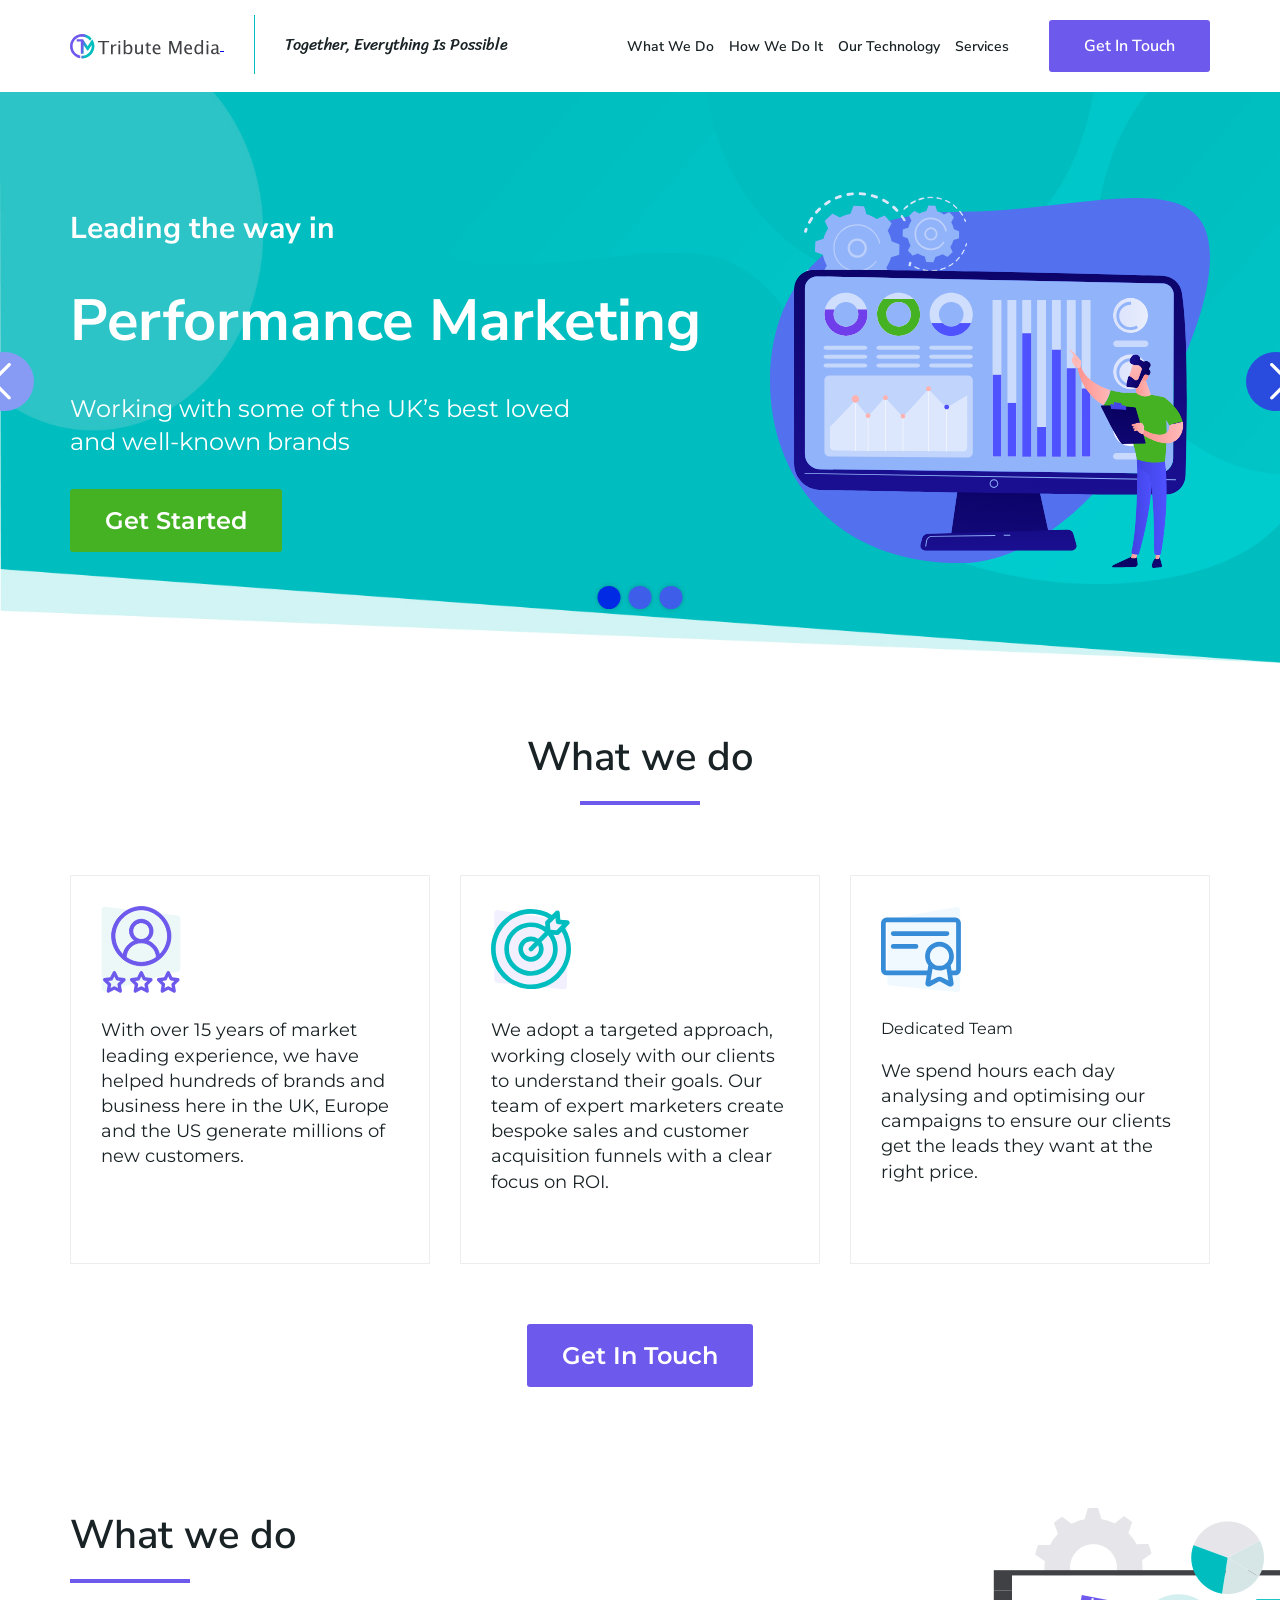
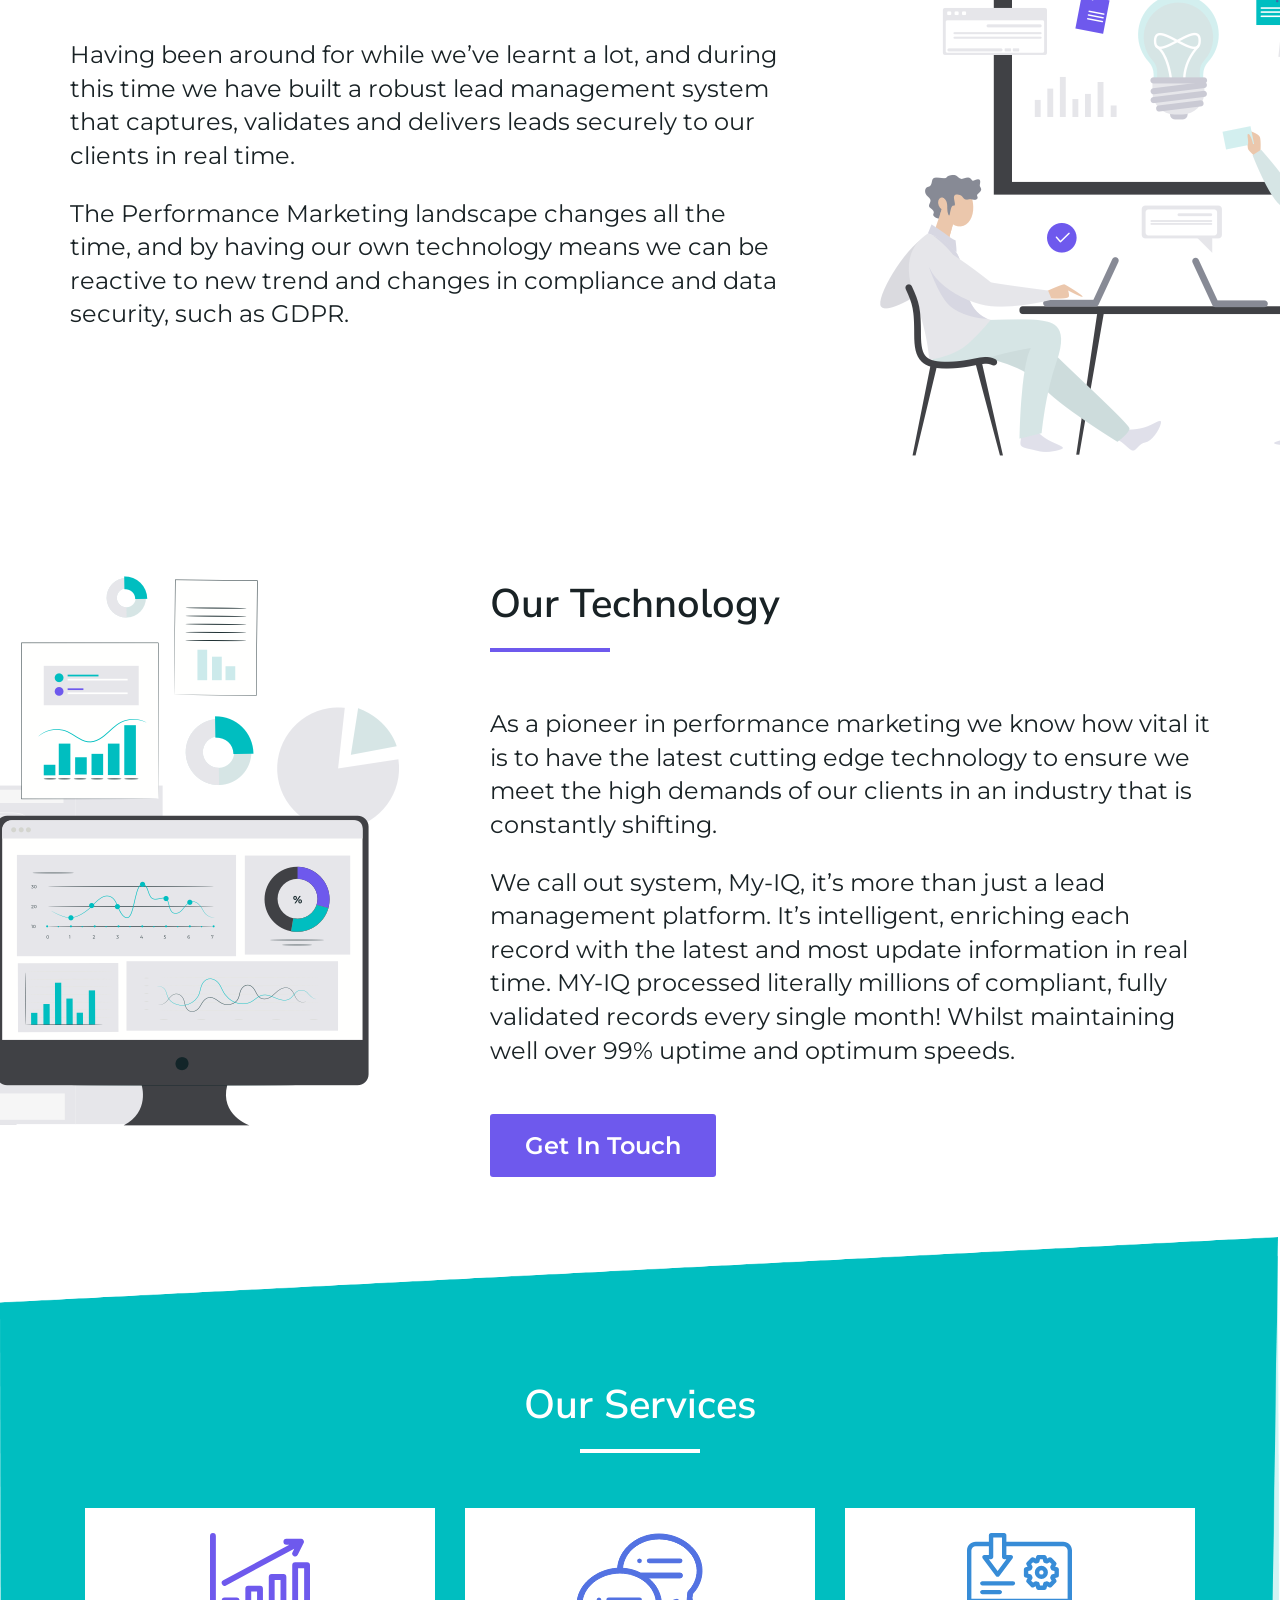
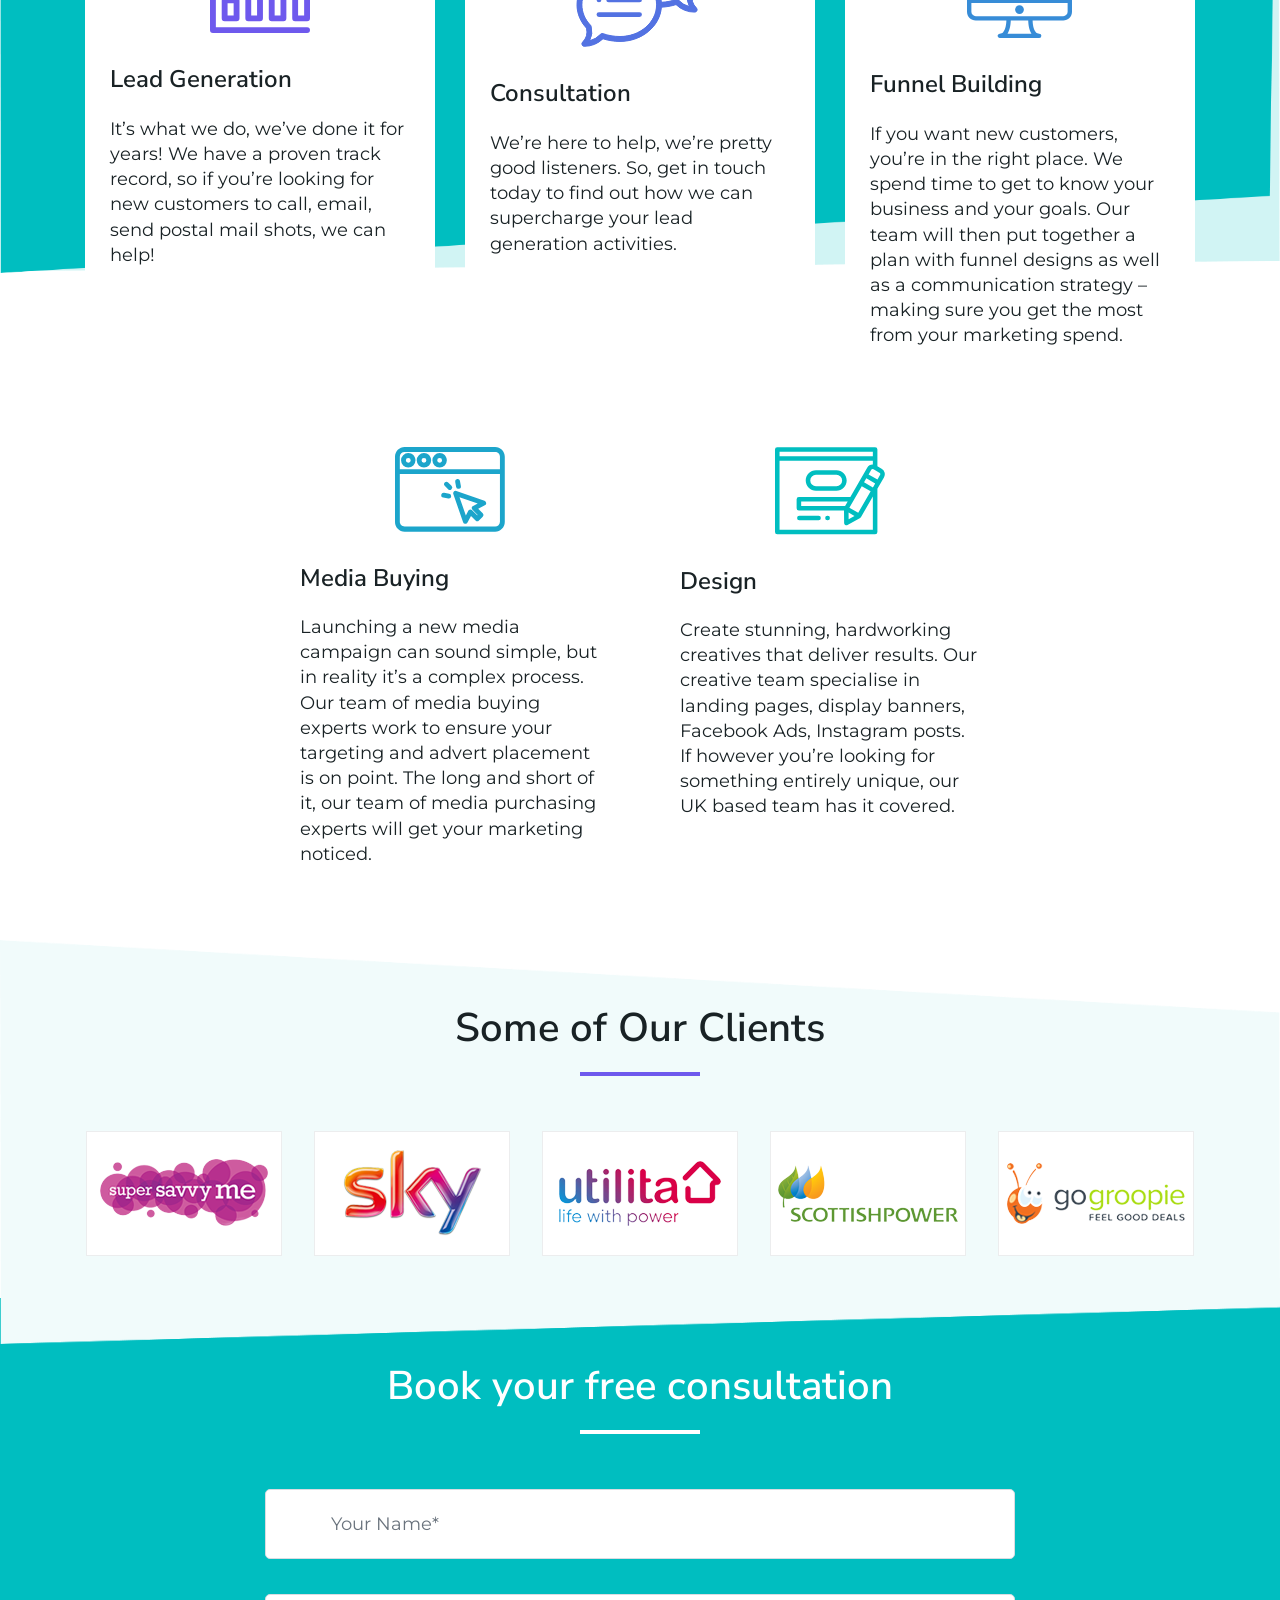
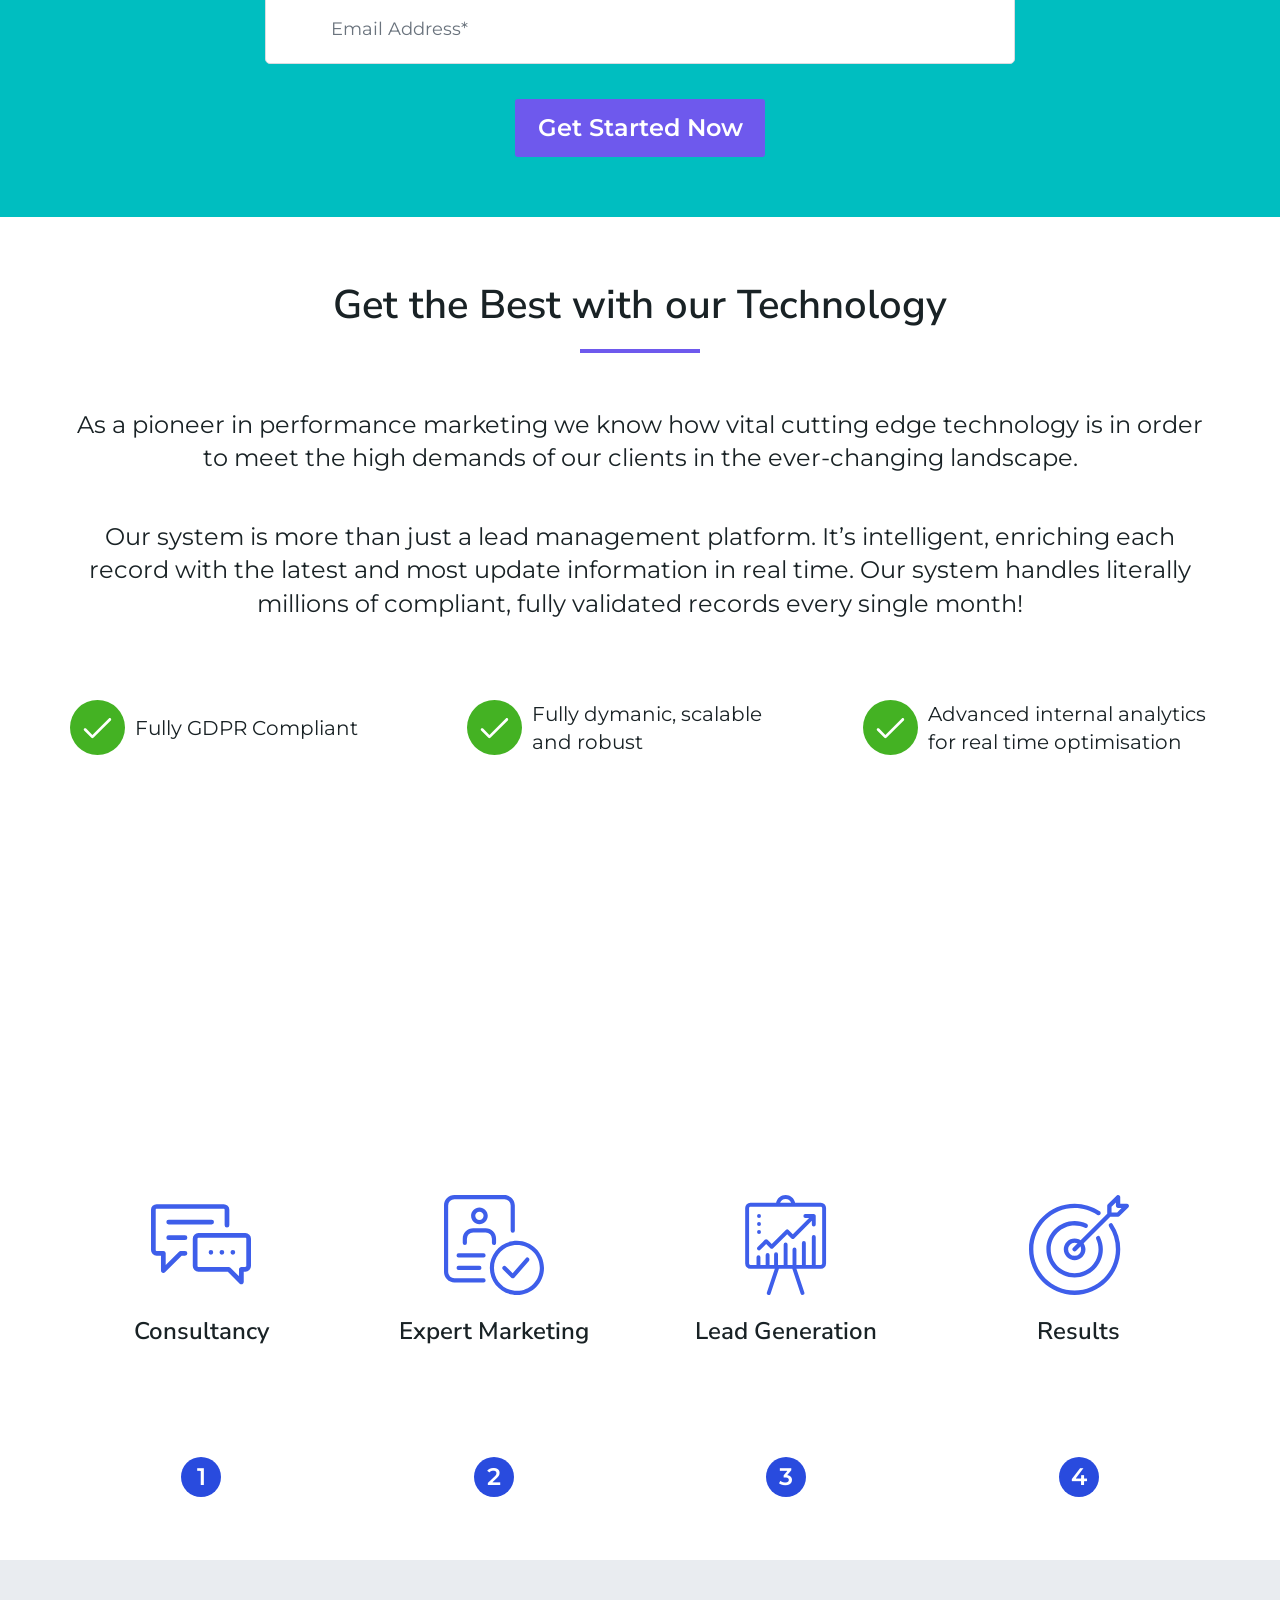
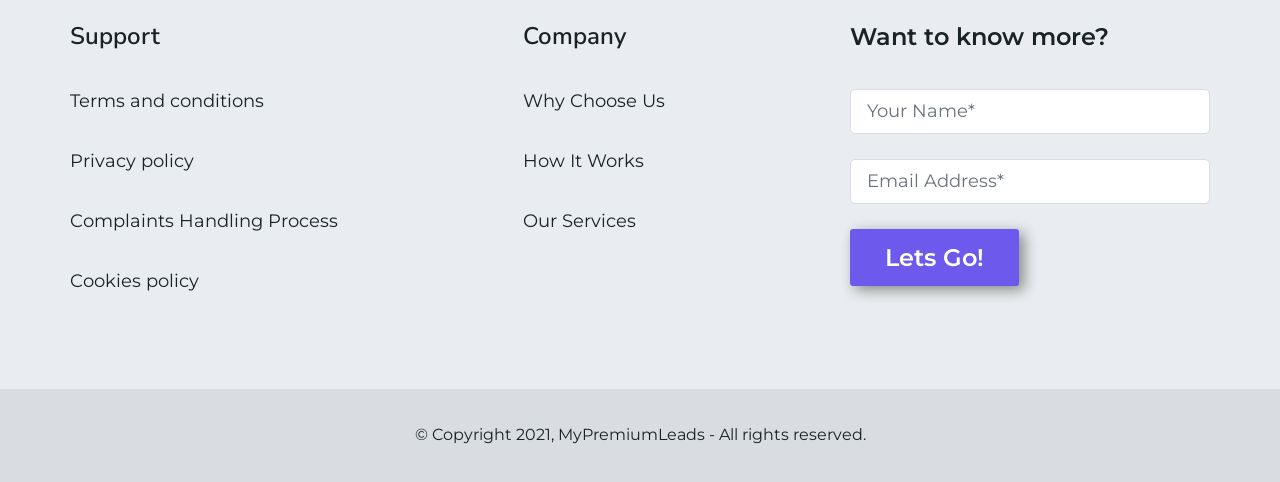
==== index.html @ 3882973e "first commit" ====
<!doctype html>
<html class="no-js" lang="">

<head>
  <meta charset="utf-8">
  <title>Tribute</title>
  <meta name="description" content="">
  <meta name="viewport" content="width=device-width, initial-scale=1">
  <link rel="preconnect" href="https://fonts.googleapis.com">
  <link href="https://fonts.googleapis.com/css2?family=Nunito+Sans:ital,wght@0,700;1,400&display=swap" rel="stylesheet">
  <link rel="preconnect" href="https://fonts.gstatic.com" crossorigin>
  <link href="https://fonts.googleapis.com/css2?family=Montserrat:wght@400;700&display=swap" rel="stylesheet">
  <meta property="og:title" content="">
  <meta property="og:type" content="">
  <meta property="og:url" content="">
  <meta property="og:image" content="">

  <link rel="manifest" href="site.webmanifest">
  <link rel="apple-touch-icon" href="icon.png">
  <!-- Place favicon.ico in the root directory -->
  
  <link rel="stylesheet" href="css/normalize.css">
  <link rel="stylesheet" href="css/slick.css">
  <link rel="stylesheet" href="css/animate.min.css">
  <link rel="stylesheet" href="css/main.css">

  <meta name="theme-color" content="#3c5ae4">
</head>

<body >
  <div class="wrapper">
    <header class="header">
      
      <div class="container">
        <div class="logo">
          <a href="/">
            <svg viewBox="0 0 400 66" xmlns="http://www.w3.org/2000/svg">

              <defs>
                  <linearGradient x1="50%" y1="41.1348806%" x2="68.2242044%" y2="43.6435127%" id="linearGradient-1">
                      <stop stop-color="#6E59ED" offset="0%"></stop>
                      <stop stop-color="#00BEC0" offset="100%"></stop>
                  </linearGradient>
              </defs>
              <g id="Page-1" stroke="none" stroke-width="1" fill="none" fill-rule="evenodd">
                  <g id="logoFINAL" transform="translate(-59.000000, -180.000000)">
                      <g id="logo_color" transform="translate(59.000000, 180.000000)">
                          <g id="text" transform="translate(73.924051, 15.189873)" fill="#404145">
                              <path d="M12.8876582,38.4810127 L12.8876582,7.0806962 L0.42721519,7.0806962 L0.42721519,3.35443038 L30.3322785,3.35443038 L30.3322785,7.0806962 L17.8718354,7.0806962 L17.8718354,38.4810127 L12.8876582,38.4810127 Z M35.4113924,38.4810127 L35.4113924,12.7056962 L40.0870253,12.7056962 L40.0870253,17.5474684 C41.9383004,13.9398554 44.6281469,12.1360759 48.1566456,12.1360759 C48.6313315,12.1360759 49.1297442,12.1756325 49.6518987,12.2547468 L49.6518987,16.6218354 C48.8449327,16.3528468 48.1329145,16.2183544 47.5158228,16.2183544 C44.5569472,16.2183544 42.0807062,17.974666 40.0870253,21.4873418 L40.0870253,38.4810127 L35.4113924,38.4810127 Z M55.3006329,38.4810127 L55.3006329,12.7056962 L59.9762658,12.7056962 L59.9762658,38.4810127 L55.3006329,38.4810127 Z M55.3006329,8.03006329 L55.3006329,3.35443038 L59.9762658,3.35443038 L59.9762658,8.03006329 L55.3006329,8.03006329 Z M69.3512658,38.7658228 L69.3512658,1.00474684 L74.0268987,1.00474684 L74.0268987,17.5474684 C75.9414653,13.9398554 78.813272,12.1360759 82.6424051,12.1360759 C85.7436864,12.1360759 88.1843265,13.2673937 89.9643987,15.5300633 C91.7444709,17.7927328 92.6344937,20.8860563 92.6344937,24.8101266 C92.6344937,29.0822998 91.6258012,32.5276768 89.6083861,35.1463608 C87.5909709,37.7650447 84.9367253,39.0743671 81.6455696,39.0743671 C78.5917569,39.0743671 76.0522253,37.9034927 74.0268987,35.5617089 L73.4572785,38.7658228 L69.3512658,38.7658228 Z M74.0268987,32.3338608 C76.4319741,34.4857703 78.7262549,35.5617089 80.9098101,35.5617089 C85.4035035,35.5617089 87.6503165,32.1361102 87.6503165,25.2848101 C87.6503165,19.2404761 85.6566655,16.2183544 81.6693038,16.2183544 C79.0585313,16.2183544 76.5110884,17.6344795 74.0268987,20.4667722 L74.0268987,32.3338608 Z M116.060127,38.4810127 L116.060127,33.6392405 C113.575937,37.2626763 110.561727,39.0743671 107.017405,39.0743671 C104.770558,39.0743671 102.982602,38.3663045 101.653481,36.9501582 C100.32436,35.5340119 99.6598101,33.6234297 99.6598101,31.2183544 L99.6598101,12.7056962 L104.335443,12.7056962 L104.335443,29.6993671 C104.335443,31.6297565 104.616295,33.0023693 105.178006,33.8172468 C105.739718,34.6321243 106.677209,35.039557 107.990506,35.039557 C110.838622,35.039557 113.528468,33.1645757 116.060127,29.414557 L116.060127,12.7056962 L120.735759,12.7056962 L120.735759,38.4810127 L116.060127,38.4810127 Z M137.848101,39.0743671 C135.474672,39.0743671 133.623424,38.3939941 132.294304,37.0332278 C130.965183,35.6724616 130.300633,33.7816577 130.300633,31.3607595 L130.300633,16.2183544 L127.072785,16.2183544 L127.072785,12.7056962 L130.300633,12.7056962 L130.300633,8.03006329 L134.976266,7.57911392 L134.976266,12.7056962 L141.716772,12.7056962 L141.716772,16.2183544 L134.976266,16.2183544 L134.976266,30.5063291 C134.976266,33.8765991 136.431947,35.5617089 139.343354,35.5617089 C139.960446,35.5617089 140.712021,35.4588618 141.598101,35.2531646 L141.598101,38.4810127 C140.158221,38.8765843 138.908233,39.0743671 137.848101,39.0743671 Z M167.183544,37.6503165 C164.050617,38.5996883 161.368682,39.0743671 159.137658,39.0743671 C155.340171,39.0743671 152.242892,37.8125126 149.845728,35.2887658 C147.448564,32.765019 146.25,29.493691 146.25,25.4746835 C146.25,21.5664362 147.30616,18.3623543 149.418513,15.8623418 C151.530865,13.3623293 154.232578,12.1123418 157.523734,12.1123418 C160.640838,12.1123418 163.049833,13.2199256 164.750791,15.4351266 C166.451749,17.6503275 167.302215,20.7990302 167.302215,24.8813291 L167.278481,26.3291139 L151.02057,26.3291139 C151.700953,32.4525623 154.699341,35.5142405 160.015823,35.5142405 C161.962035,35.5142405 164.351252,34.9920938 167.183544,33.9477848 L167.183544,37.6503165 Z M151.234177,22.8164557 L162.602848,22.8164557 C162.602848,18.0221279 160.814891,15.625 157.238924,15.625 C153.647134,15.625 151.645572,18.0221279 151.234177,22.8164557 Z M190.609177,38.4810127 L190.609177,3.35443038 L197.515823,3.35443038 L207.246835,30.5300633 L217.262658,3.35443038 L223.433544,3.35443038 L223.433544,38.4810127 L218.781646,38.4810127 L218.781646,9.90506329 L209.098101,36.1313291 L204.280063,36.1313291 L194.881329,9.83386076 L194.881329,38.4810127 L190.609177,38.4810127 Z M251.511076,37.6503165 C248.378149,38.5996883 245.696214,39.0743671 243.46519,39.0743671 C239.667703,39.0743671 236.570423,37.8125126 234.173259,35.2887658 C231.776096,32.765019 230.577532,29.493691 230.577532,25.4746835 C230.577532,21.5664362 231.633692,18.3623543 233.746044,15.8623418 C235.858397,13.3623293 238.56011,12.1123418 241.851266,12.1123418 C244.96837,12.1123418 247.377365,13.2199256 249.078323,15.4351266 C250.779281,17.6503275 251.629747,20.7990302 251.629747,24.8813291 L251.606013,26.3291139 L235.348101,26.3291139 C236.028484,32.4525623 239.026872,35.5142405 244.343354,35.5142405 C246.289567,35.5142405 248.678783,34.9920938 251.511076,33.9477848 L251.511076,37.6503165 Z M235.561709,22.8164557 L246.93038,22.8164557 C246.93038,18.0221279 245.142423,15.625 241.566456,15.625 C237.974666,15.625 235.973103,18.0221279 235.561709,22.8164557 Z M276.242089,38.4810127 L276.242089,33.6392405 C274.343345,37.2626763 271.47945,39.0743671 267.650316,39.0743671 C264.549035,39.0743671 262.108395,37.9430493 260.328323,35.6803797 C258.548251,33.4177102 257.658228,30.3243867 257.658228,26.4003165 C257.658228,22.1123203 258.66692,18.6629877 260.684335,16.0522152 C262.701751,13.4414426 265.355996,12.1360759 268.647152,12.1360759 C271.700965,12.1360759 274.232585,13.3069503 276.242089,15.6487342 L276.242089,1.00474684 L280.941456,1.00474684 L280.941456,38.4810127 L276.242089,38.4810127 Z M276.242089,18.8528481 C273.82119,16.7167615 271.52691,15.6487342 269.359177,15.6487342 C264.881307,15.6487342 262.642405,19.0743328 262.642405,25.9256329 C262.642405,31.9541441 264.636056,34.9683544 268.623418,34.9683544 C271.218367,34.9683544 273.757899,33.5522294 276.242089,30.7199367 L276.242089,18.8528481 Z M290.292722,38.4810127 L290.292722,12.7056962 L294.968354,12.7056962 L294.968354,38.4810127 L290.292722,38.4810127 Z M290.292722,8.03006329 L290.292722,3.35443038 L294.968354,3.35443038 L294.968354,8.03006329 L290.292722,8.03006329 Z M317.634494,35.2056962 C314.833847,37.784823 312.136089,39.0743671 309.541139,39.0743671 C307.405053,39.0743671 305.632918,38.4058611 304.224684,37.0688291 C302.816449,35.7317971 302.112342,34.0427317 302.112342,32.0015823 C302.112342,29.1851125 303.295083,27.0213683 305.660601,25.5102848 C308.026119,23.9992013 311.416117,23.2436709 315.830696,23.2436709 L316.946203,23.2436709 L316.946203,20.1344937 C316.946203,17.1439724 315.411408,15.6487342 312.341772,15.6487342 C309.873405,15.6487342 307.207293,16.4082203 304.343354,17.9272152 L304.343354,14.0585443 C307.492104,12.7768923 310.443024,12.1360759 313.196203,12.1360759 C316.075964,12.1360759 318.200151,12.7848036 319.568829,14.0822785 C320.937507,15.3797533 321.621835,17.3971382 321.621835,20.1344937 L321.621835,31.8117089 C321.621835,34.4857729 322.444612,35.8227848 324.09019,35.8227848 C324.295887,35.8227848 324.596517,35.7911396 324.992089,35.7278481 L325.324367,38.3148734 C324.264235,38.8212051 323.093361,39.0743671 321.811709,39.0743671 C319.628154,39.0743671 318.235762,37.784823 317.634494,35.2056962 Z M316.946203,32.6661392 L316.946203,25.9968354 L315.379747,25.9493671 C312.816443,25.9493671 310.743679,26.4359129 309.161392,27.409019 C307.579106,28.3821251 306.787975,29.6598022 306.787975,31.2420886 C306.787975,32.3655119 307.18354,33.3148695 307.974684,34.0901899 C308.765827,34.8655102 309.731007,35.2531646 310.870253,35.2531646 C312.816465,35.2531646 314.841762,34.3908314 316.946203,32.6661392 Z" id="Tribute-Media"></path>
                          </g>
                          <g id="icon" fill="url(#linearGradient-1)">
                              <path d="M28.8254371,19.8840134 L17.8596477,19.8840134 L17.8596477,13.808064 L34.5811667,13.808064 C35.1334515,13.808064 35.5811667,14.2557792 35.5811667,14.808064 L35.5811667,15.2418445 L35.6086759,15.2418445 L47.0433872,32.3693799 L54.7831635,20.7756894 L59.4574559,14.1421116 L60.4748466,15.8370656 C63.5080022,20.9002485 65.0863841,26.6427061 65.0863841,32.5433822 C65.0863841,41.059228 61.7128305,49.1605107 55.7682259,55.2401335 C49.0667587,62.0931635 39.7904371,65.6774215 30.2214493,65.0032813 L30.2214493,57.9209106 L30.8278903,57.9610357 C31.3983897,57.9986887 31.9707909,58.018466 32.5433822,58.018466 C39.8094538,58.018466 46.5698726,54.7493138 51.3639699,49.3388869 C56.1656739,43.920473 58.5960017,36.7445404 57.8353357,29.6159592 L48.1824845,43.7751858 L46.001465,43.7751858 L45.5850003,43.164371 C42.5345396,38.678914 39.4842691,34.193647 36.4339985,29.7079998 C36.4339985,37.3171317 36.4339985,44.9266439 36.4339985,52.535966 L28.8254371,52.535966 L28.8254371,19.8840134 Z M53.3340948,17.8176496 C48.5476041,11.0714933 40.8344512,7.0677279 32.5433822,7.0677279 C31.9707909,7.0677279 31.3983897,7.08693471 30.8278903,7.12477785 C29.6222347,7.20426744 28.4222841,7.37028279 27.2394485,7.62035173 C15.4814542,10.1086803 7.0665869,20.5317058 7.0665869,32.5433822 C7.0665869,44.5548684 15.4833559,54.9763726 27.2394485,57.4658422 L27.3326301,57.4854293 L27.3326301,64.6697293 L27.100627,64.6303648 C11.4632362,61.9916146 -3.55271368e-15,48.4004153 -3.55271368e-15,32.5433822 C-3.55271368e-15,14.594898 14.5610484,7.10542736e-15 32.5433822,7.10542736e-15 C42.2873232,7.10542736e-15 51.4134132,4.32685823 57.5938242,11.7733978 L53.3340948,17.8176496 Z" id="Combined-Shape"></path>
                          </g>
                      </g>
                  </g>
              </g>
          </svg> 
          </a>
          <span class="slogan">Together, Everything Is Possible</span>
        </div>

        <nav class="wrap-nav">
          <ul class="navigation-list">
                               
            <li><a href="scroll-one" class="link js-scroll">What We Do</a></li>
            <li><a href="scroll-second" class="link js-scroll">How We Do It</a></li>
            <li><a href="scroll-third" class="link js-scroll">Our Technology</a></li>
            <li><a href="scroll-forfth" class="link js-scroll">Services</a></li>
          </ul>
          <a href="scroll-form" class="button js-scroll">Get In Touch</a>
        </nav>

        <button class="mobile-switcher">
          <div class="line-1"></div>
          <div class="line-2"></div>
          <div class="line-3"></div>
        </button>
      </div>
      
      
    </header>
    <main>

      <div class="widget banner">
        <div class="container">
          
          <div class="slider-banner">
            <div class="item">
              <div class="text-blc">
                <h3 class="sub-title">Leading the way in</h3>
                <h1 class="title">Performance Marketing</h1>
                <p class="text">Working with some of the UK’s best loved <br> and well-known brands</p>
                <a href="scroll-form" class="button green js-scroll">Get Started</a>
              </div>
              <div class="img-blc">
                <img src="img/image_1.svg" alt="">
              </div>
            </div>
            <div class="item">
              <div class="text-blc">
                <h3 class="sub-title">Lead Generation</h3>
                <h1 class="title">One Step Ahead</h1>
                <p class="text">Delivering solutions for your business with <br> high-quality data leads</p>
                <a href="scroll-form" class="button green js-scroll">Get Started</a>
              </div>
              <div class="img-blc">
                <img src="img/image_2.svg" alt="">
              </div>
            </div>
            <div class="item">
              <div class="text-blc">
                <h3 class="sub-title">Regulatory Ease</h3>
                <h1 class="title">GDPR Experts</h1>
                <p class="text">Our highly trained team ensure we maintain <br> exceptionally high standards</p>
                <a href="scroll-form" class="button green js-scroll">Get Started</a>
              </div>
              <div class="img-blc">
                <img src="img/image_3.svg" alt="">
              </div>
            </div>
          </div>

        </div>
      </div>

      <div class="widget choose" data-scroll="scroll-one">
        <div class="container">
          <h2 class="widget_title wow animate__fadeIn">What we do</h2>
         
          <div class="list">
            <div class="list--item wow animate__fadeInLeft" data-wow-delay="0.3s">
              <div class="list--item_icon">
              <svg viewBox="0 0 105 116" xmlns="http://www.w3.org/2000/svg"><g fill="none" fill-rule="evenodd"><path d="M4.477 1.053l97 11.64A4 4 0 01105 16.665v66.888a4 4 0 01-2.957 3.861l-97 26.19A4 4 0 010 109.743V5.025a4 4 0 014.477-3.972z" fill="#ECF8F8"/><g fill="#6E59ED" fill-rule="nonzero"><path d="M52.876.6C31.81.6 13.333 19.078 13.333 40.143c0 21.011 18.378 39.543 39.543 39.543 21.362 0 39.543-18.742 39.543-39.543C92.419 19.078 73.94.6 52.876.6zm0 74.592c-7.052 0-14.18-2.424-20.195-6.843.519-10.702 9.347-19.22 20.195-19.22 10.843 0 19.676 8.514 20.195 19.22-6.015 4.42-13.144 6.843-20.195 6.843zm-11.234-41.79c0-6.194 5.04-11.233 11.234-11.233s11.234 5.04 11.234 11.234-5.04 11.233-11.234 11.233-11.234-5.04-11.234-11.233zm35.54 31.443c-1.575-8.593-7.593-15.525-15.334-18.537 4.08-2.844 6.755-7.567 6.755-12.905 0-8.672-7.055-15.728-15.727-15.728s-15.727 7.056-15.727 15.728c0 5.338 2.676 10.061 6.755 12.905-7.729 3.007-13.757 9.93-15.333 18.537-6.79-6.685-10.744-15.653-10.744-24.702 0-18.671 16.378-35.05 35.049-35.05s35.05 16.379 35.05 35.05c0 9.05-3.956 18.017-10.745 24.702z"/><path d="M52.876.6C31.81.6 13.333 19.078 13.333 40.143c0 21.011 18.378 39.543 39.543 39.543 21.362 0 39.543-18.742 39.543-39.543C92.419 19.078 73.94.6 52.876.6zm0 74.592c-7.052 0-14.18-2.424-20.195-6.843.519-10.702 9.347-19.22 20.195-19.22 10.843 0 19.676 8.514 20.195 19.22-6.015 4.42-13.144 6.843-20.195 6.843zm-11.234-41.79c0-6.194 5.04-11.233 11.234-11.233s11.234 5.04 11.234 11.234-5.04 11.233-11.234 11.233-11.234-5.04-11.234-11.233zm35.54 31.443c-1.575-8.593-7.593-15.525-15.334-18.537 4.08-2.844 6.755-7.567 6.755-12.905 0-8.672-7.055-15.728-15.727-15.728s-15.727 7.056-15.727 15.728c0 5.338 2.676 10.061 6.755 12.905-7.729 3.007-13.757 9.93-15.333 18.537-6.79-6.685-10.744-15.653-10.744-24.702 0-18.671 16.378-35.05 35.049-35.05s35.05 16.379 35.05 35.05c0 9.05-3.956 18.017-10.745 24.702z" stroke="#6E59ED"/><path d="M67.833 97.621a2.247 2.247 0 00-1.814-1.529l-7.69-1.117-3.438-6.969a2.247 2.247 0 00-4.03 0l-3.439 6.969-7.69 1.117a2.246 2.246 0 00-1.245 3.833l5.564 5.423-1.314 7.659a2.246 2.246 0 003.26 2.369l6.879-3.616 6.879 3.616a2.247 2.247 0 003.26-2.37l-1.315-7.658 5.564-5.424c.613-.596.833-1.49.569-2.303zm-10.115 5.334a2.246 2.246 0 00-.646 1.989l.744 4.336-3.894-2.047a2.245 2.245 0 00-2.091 0l-3.895 2.047.745-4.336a2.246 2.246 0 00-.646-1.989l-3.15-3.07 4.353-.633a2.247 2.247 0 001.692-1.23l1.946-3.944 1.946 3.945c.327.663.96 1.122 1.692 1.229l4.354.632-3.15 3.071zM31.885 97.621a2.247 2.247 0 00-1.814-1.529l-7.69-1.117-3.438-6.969a2.247 2.247 0 00-4.03 0l-3.438 6.969-7.69 1.117a2.246 2.246 0 00-1.245 3.833l5.564 5.423-1.315 7.659a2.246 2.246 0 003.26 2.369l6.879-3.616 6.879 3.616a2.247 2.247 0 003.26-2.37l-1.315-7.658 5.564-5.424c.613-.596.833-1.49.569-2.303zm-10.115 5.334a2.246 2.246 0 00-.646 1.989l.744 4.336-3.894-2.047a2.245 2.245 0 00-2.091 0l-3.895 2.047.745-4.336a2.246 2.246 0 00-.646-1.989l-3.15-3.07 4.353-.633a2.247 2.247 0 001.692-1.23l1.946-3.944 1.946 3.945c.327.663.96 1.122 1.692 1.229l4.354.632-3.15 3.071zM103.78 97.621a2.247 2.247 0 00-1.813-1.529l-7.69-1.117-3.438-6.969a2.247 2.247 0 00-4.03 0l-3.439 6.969-7.69 1.117a2.246 2.246 0 00-1.245 3.833L80 105.348l-1.314 7.659a2.246 2.246 0 003.26 2.369l6.879-3.616 6.879 3.616a2.247 2.247 0 003.26-2.37l-1.315-7.658 5.564-5.424c.613-.596.833-1.49.569-2.303zm-10.114 5.334a2.246 2.246 0 00-.646 1.989l.744 4.336-3.894-2.047a2.245 2.245 0 00-2.091 0l-3.895 2.047.745-4.336a2.246 2.246 0 00-.646-1.989l-3.15-3.07 4.353-.633a2.247 2.247 0 001.692-1.23l1.946-3.944 1.946 3.945c.327.663.96 1.122 1.692 1.229l4.354.632-3.15 3.071z"/></g></g></svg>  
              </div>

              <p class="list--item_text">With over 15 years of market leading experience, we have helped hundreds of brands and business here in the UK, Europe and the US generate millions of new customers.
              </p>
            </div>

            <div class="list--item wow animate__fadeInLeft" data-wow-delay="0.6s">
              <div class="list--item_icon">
              <svg viewBox="0 0 100 101" xmlns="http://www.w3.org/2000/svg"><g fill="none" fill-rule="evenodd"><path d="M8.632 1.295l83 13.28A4 4 0 0195 18.525v77.709a4 4 0 01-4.398 3.98l-83-8.3A4 4 0 014 87.934V5.244a4 4 0 014.632-3.95z" fill="#F2F0FF"/><path d="M92.659 23.914l4.85-4.85a2.931 2.931 0 00-1.826-4.99l-8.997-.76-.76-8.997a2.929 2.929 0 00-4.99-1.825l-4.85 4.849C68.243 2.532 59.276 0 50 0 36.645 0 24.088 5.201 14.645 14.645 5.2 24.088 0 36.645 0 50c0 13.355 5.201 25.912 14.645 35.355C24.088 94.8 36.645 100 50 100c13.355 0 25.912-5.201 35.355-14.645C94.8 75.912 100 63.355 100 50c0-9.276-2.532-18.243-7.341-26.086zm-11.604-7.642a2.93 2.93 0 002.673 2.673l5.177.437-7.007 7.007-7.642-.645-.645-7.642 7.007-7.007.437 5.177zM59.96 50c0 5.492-4.469 9.96-9.961 9.96s-9.96-4.468-9.96-9.96c0-5.492 4.468-9.96 9.96-9.96 1.682 0 3.267.42 4.658 1.159l-6.73 6.73a2.929 2.929 0 104.143 4.142l6.73-6.729A9.894 9.894 0 0159.961 50zm-1.045-13.06A15.733 15.733 0 0050 34.18c-8.723 0-15.82 7.097-15.82 15.82 0 8.723 7.097 15.82 15.82 15.82 8.723 0 15.82-7.097 15.82-15.82 0-3.305-1.02-6.376-2.76-8.916l8.365-8.365A27.408 27.408 0 0177.539 50c0 15.185-12.354 27.54-27.539 27.54-15.185 0-27.54-12.355-27.54-27.54 0-15.185 12.355-27.54 27.54-27.54 6.54 0 12.553 2.294 17.281 6.115l-8.365 8.365zm22.296 44.272C72.875 89.549 61.79 94.14 50 94.14s-22.875-4.592-31.212-12.93C10.451 72.876 5.86 61.792 5.86 50c0-11.79 4.592-22.875 12.93-31.212C27.124 10.451 38.208 5.86 50 5.86c7.713 0 15.185 1.982 21.81 5.758l-3.303 3.304a2.93 2.93 0 00-.849 2.318l.395 4.674A33.197 33.197 0 0050 16.602c-18.416 0-33.398 14.982-33.398 33.398 0 18.416 14.982 33.398 33.398 33.398 18.416 0 33.398-14.982 33.398-33.398a33.197 33.197 0 00-5.311-18.053l4.674.395c.083.006.165.01.247.01l.042-.003c.039 0 .077-.003.116-.005.063-.004.127-.008.19-.015l.116-.018a3.003 3.003 0 00.59-.158c.057-.023.113-.047.17-.074.035-.016.071-.032.107-.05a3.18 3.18 0 00.166-.093l.097-.058c.058-.038.114-.08.17-.121l.078-.058c.079-.064.156-.132.23-.206l3.303-3.304C92.16 34.815 94.141 42.287 94.141 50c0 11.79-4.592 22.875-12.93 31.212z" fill="#00BEC0" fill-rule="nonzero"/></g></svg>  
              </div>
              <p class="list--item_text">We adopt a targeted approach, working closely with our clients to understand their goals. Our team of expert marketers create bespoke sales and customer acquisition funnels with a clear focus on ROI.

              </p>
            </div>

            <div class="list--item wow animate__fadeInLeft" data-wow-delay="0.9s">
              <div class="list--item_icon">
                <svg viewBox="0 0 100 108" xmlns="http://www.w3.org/2000/svg"><g fill="none" fill-rule="evenodd"><path d="M11.289 15.96l83-14.995A4 4 0 0199 4.9v98.333a4 4 0 01-4.398 3.98l-83-8.3A4 4 0 018 94.934V19.896a4 4 0 013.289-3.937z" fill="#F0F9FF"/><g fill="#378CD7" fill-rule="nonzero"><path d="M92.942 14.032H6.917A6.925 6.925 0 000 20.949v58.363a6.925 6.925 0 006.917 6.917h50.162l-1.514 9.237c-.285 1.739.29 3.314 1.539 4.213 1.248.898 2.923.947 4.482.125l10.823-5.696c.302-.155 1.134-.155 1.436 0l10.822 5.696c.74.39 1.507.584 2.242.584.813 0 1.586-.238 2.241-.71 1.248-.899 1.824-2.474 1.539-4.213l-1.514-9.237h3.767a6.925 6.925 0 006.917-6.917V20.95a6.925 6.925 0 00-6.917-6.917zm-19.815 60.34c-6.647 0-12.055-5.408-12.055-12.055 0-6.647 5.408-12.055 12.055-12.055 6.647 0 12.055 5.408 12.055 12.055 0 6.647-5.408 12.056-12.055 12.056zm3.48 14.49c-2.017-1.062-4.944-1.062-6.96 0l-7.651 4.027 2.432-14.838a17.87 17.87 0 008.7 2.25c3.153 0 6.118-.818 8.698-2.25l.948 5.785.005.029 1.48 9.024-7.653-4.028zm17.323-9.55c0 .535-.453.988-.988.988h-4.74l-1.082-6.604-.017-.077a17.895 17.895 0 004.008-11.302c0-9.916-8.067-17.984-17.984-17.984-9.916 0-17.984 8.068-17.984 17.984 0 4.279 1.504 8.21 4.008 11.302-.005.025-.012.05-.016.076l-1.084 6.61c-.033-.001-.065-.005-.098-.005H6.917c-.536 0-.988-.453-.988-.988V20.949c0-.536.452-.988.988-.988h86.025c.535 0 .988.452.988.988v58.363z"/><path d="M82.458 31.092H15.264a2.964 2.964 0 100 5.929h67.194a2.964 2.964 0 100-5.929zM43.723 47.166H15.264a2.964 2.964 0 100 5.93h28.459a2.964 2.964 0 100-5.93z"/></g></g></svg>  
              </div>
              <div class="list--item_title">Dedicated Team</div>
              <p class="list--item_text">We spend hours each day analysing and optimising our campaigns to ensure our clients get the leads they want at the right price.</p>
            </div>
          </div>

          <div class="wrap-cta wow animate__fadeIn" data-wow-delay="1.1s">
            <a href="scroll-form" class="button js-scroll">Get In Touch</a>
          </div>

        </div>
      </div>

      <div class="widget text-img">
        <div class="container">
          
          

          <div class="text">
            <h2 class="widget_title wow animate__fadeIn">What we do</h2>
            <p>Having been around for while we’ve learnt a lot, and during this time we have built a robust lead management system that captures, validates and delivers leads securely to our clients in real time.</p>
            <p>The Performance Marketing landscape changes all the time, and by having our own technology means we can be reactive to new trend and changes in compliance and data security, such as GDPR. </p>
          </div>
          <div class="img">
            <img src="img/experts.png" alt="">
          </div>
         

        </div>
      </div>
      <div class="widget text-img reverse">
        <div class="container">
          
          <div class="text">
            <h2 class="widget_title wow animate__fadeIn">Our Technology</h2>
            <p>As a pioneer in performance marketing we know how vital it is to have the latest cutting edge technology to ensure we meet the high demands of our clients in an industry that is constantly shifting.</p>
            <p>We call out system, My-IQ, it’s more than just a lead management platform. It’s intelligent, enriching each record with the latest and most update information in real time. MY-IQ processed literally millions of compliant, fully validated records every single month! Whilst maintaining well over 99% uptime and optimum speeds.</p>

            <br>
            <a href="scroll-form" class="button js-scroll">Get In Touch</a>
          </div>
          <div class="img">
            <img src="img/technology.png" alt="">
          </div>
         

        </div>
      </div>
      <div class="widget services" data-scroll="scroll-third">
        <div class="container">
          <h2 class="widget_title white">Our Services</h2>
        </div>

          <div class="services-slider">

            <div class="services-slider-item">
              <div class="services-slider-item_icon">
                <svg width="100" height="100" xmlns="http://www.w3.org/2000/svg"><g fill="#6E59ED" fill-rule="nonzero"><path d="M97.07 94.14H5.86V2.93a2.93 2.93 0 00-5.86 0v94.14A2.93 2.93 0 002.93 100h94.14a2.93 2.93 0 000-5.86z"/><path d="M14.648 64.453a2.93 2.93 0 00-2.93 2.93v17.969a2.93 2.93 0 002.93 2.93h11.915a2.93 2.93 0 002.93-2.93v-17.97a2.93 2.93 0 00-2.93-2.929H14.648zm8.985 17.969h-6.055v-12.11h6.055v12.11zM38.281 52.734a2.93 2.93 0 00-2.93 2.93v29.688a2.93 2.93 0 002.93 2.93H50a2.93 2.93 0 002.93-2.93V55.664a2.93 2.93 0 00-2.93-2.93H38.281zm8.79 29.688h-5.86V58.594h5.86v23.828zM61.719 41.016a2.93 2.93 0 00-2.93 2.93v41.406a2.93 2.93 0 002.93 2.93h11.718a2.93 2.93 0 002.93-2.93V43.945a2.93 2.93 0 00-2.93-2.93H61.72zm8.789 41.406h-5.86V46.875h5.86v35.547zM97.07 29.297H85.156a2.93 2.93 0 00-2.93 2.93v53.125a2.93 2.93 0 002.93 2.93H97.07a2.93 2.93 0 002.93-2.93V32.227a2.93 2.93 0 00-2.93-2.93zm-2.93 53.125h-6.054V35.156h6.055v47.266zM83.846 23.128a2.93 2.93 0 003.93-1.31l5.86-11.719a2.93 2.93 0 00-2.62-4.24H76.367a2.93 2.93 0 000 5.86h3.002L13.262 47.224a2.93 2.93 0 102.773 5.162l68.23-36.645-1.73 3.457a2.93 2.93 0 001.311 3.93z"/></g></svg>
              </div>
              <div class="services-slider-item_title">Lead Generation</div>
              <p class="services-slider-item_text">It’s what we do, we’ve done it for years! We have a proven track record, so if you’re looking for new customers to call, email, send postal mail shots, we can help!
              </p>
            </div>

            <div class="services-slider-item">
              <div class="services-slider-item_icon">
                <svg width="127" height="114" xmlns="http://www.w3.org/2000/svg"><g fill="#5372E2" fill-rule="nonzero"><path d="M63.5 25.414a2.442 2.442 0 000 4.883 2.442 2.442 0 000-4.883zM22.973 69.36a2.442 2.442 0 000-4.883 2.442 2.442 0 000 4.882z"/><path d="M83.031 1c-21.98 0-40.019 15.154-41.414 34.242C20.685 36.292 1 51.385 1 71.8c0 8.531 3.376 16.798 9.521 23.348a14.848 14.848 0 01-3.923 13.988 2.442 2.442 0 001.726 4.168 26.93 26.93 0 0018.659-7.542c4.857 1.656 11.194 2.659 16.986 2.659 21.976 0 40.014-15.15 41.413-34.234 5.112-.227 10.428-1.171 14.635-2.605a26.93 26.93 0 0018.659 7.542 2.441 2.441 0 001.726-4.168 14.848 14.848 0 01-3.923-13.988C122.624 54.419 126 46.153 126 37.62 126 16.41 104.799 1 83.031 1zM43.97 103.54c-5.762 0-12.328-1.132-16.727-2.882a2.442 2.442 0 00-2.704.62 22.029 22.029 0 01-10.957 6.502A19.744 19.744 0 0015.07 93.25a2.436 2.436 0 00-.597-1.032c-5.54-5.705-8.59-12.956-8.59-20.416 0-17.205 17.44-31.739 38.086-31.739 19.495 0 36.62 13.557 36.62 31.739 0 17.5-16.427 31.738-36.62 31.738zm68.558-45.503c-.28.29-.486.645-.597 1.032a19.744 19.744 0 001.49 14.531 22.022 22.022 0 01-10.958-6.502 2.443 2.443 0 00-2.704-.62c-3.812 1.517-9.25 2.567-14.384 2.82-.713-9.232-5.318-17.91-13.192-24.353h31.845a2.441 2.441 0 100-4.883H64.682c-5.542-2.82-11.765-4.466-18.17-4.81 1.403-16.398 17.246-29.37 36.52-29.37 20.644 0 38.085 14.535 38.085 31.74 0 7.46-3.05 14.71-8.59 20.415z"/><path d="M83.031 1c-21.98 0-40.019 15.154-41.414 34.242C20.685 36.292 1 51.385 1 71.8c0 8.531 3.376 16.798 9.521 23.348a14.848 14.848 0 01-3.923 13.988 2.442 2.442 0 001.726 4.168 26.93 26.93 0 0018.659-7.542c4.857 1.656 11.194 2.659 16.986 2.659 21.976 0 40.014-15.15 41.413-34.234 5.112-.227 10.428-1.171 14.635-2.605a26.93 26.93 0 0018.659 7.542 2.441 2.441 0 001.726-4.168 14.848 14.848 0 01-3.923-13.988C122.624 54.419 126 46.153 126 37.62 126 16.41 104.799 1 83.031 1zM43.97 103.54c-5.762 0-12.328-1.132-16.727-2.882a2.442 2.442 0 00-2.704.62 22.029 22.029 0 01-10.957 6.502A19.744 19.744 0 0015.07 93.25a2.436 2.436 0 00-.597-1.032c-5.54-5.705-8.59-12.956-8.59-20.416 0-17.205 17.44-31.739 38.086-31.739 19.495 0 36.62 13.557 36.62 31.739 0 17.5-16.427 31.738-36.62 31.738zm68.558-45.503c-.28.29-.486.645-.597 1.032a19.744 19.744 0 001.49 14.531 22.022 22.022 0 01-10.958-6.502 2.443 2.443 0 00-2.704-.62c-3.812 1.517-9.25 2.567-14.384 2.82-.713-9.232-5.318-17.91-13.192-24.353h31.845a2.441 2.441 0 100-4.883H64.682c-5.542-2.82-11.765-4.466-18.17-4.81 1.403-16.398 17.246-29.37 36.52-29.37 20.644 0 38.085 14.535 38.085 31.74 0 7.46-3.05 14.71-8.59 20.415z" stroke="#5372E2"/><path d="M63.5 64.477H32.738a2.441 2.441 0 100 4.882H63.5a2.441 2.441 0 100-4.882zM63.5 79.125H22.973a2.441 2.441 0 100 4.883H63.5a2.441 2.441 0 100-4.883zM104.027 25.414H73.266a2.441 2.441 0 100 4.883h30.761a2.441 2.441 0 100-4.883z"/></g></svg>
              </div>
              <div class="services-slider-item_title">Consultation</div>
              <p class="services-slider-item_text">We’re here to help, we’re pretty good listeners. So, get in touch today to find out how we can supercharge your lead generation activities.</p>
            </div>

            <div class="services-slider-item">
              <div class="services-slider-item_icon">
               <svg width="105" height="105" xmlns="http://www.w3.org/2000/svg"><g fill="#378CD7" fill-rule="nonzero"><path d="M96.25 8.75H39.375V2.188C39.375.978 38.397 0 37.187 0H24.062c-1.209 0-2.187.978-2.187 2.188V8.75H8.75C3.924 8.75 0 12.674 0 17.5v61.25c0 4.826 3.924 8.75 8.75 8.75h30.63c-.093 3.497-.764 9.086-3.258 11.71-.917.966-1.97 1.415-3.31 1.415-1.208 0-2.187.978-2.187 2.188 0 1.209.979 2.187 2.188 2.187h39.375a2.186 2.186 0 100-4.375c-1.34 0-2.393-.449-3.31-1.414-2.494-2.625-3.164-8.214-3.259-11.71H96.25c4.826 0 8.75-3.925 8.75-8.751V17.5c0-4.826-3.924-8.75-8.75-8.75zm-72.188 17.5c1.21 0 2.188-.978 2.188-2.188V4.375H35v19.687c0 1.21.978 2.188 2.188 2.188h2.187l-8.75 11.666-8.75-11.666h2.187zm16.488 74.375c2.642-4.05 3.153-9.882 3.219-13.125H61.23c.066 3.243.577 9.075 3.219 13.125h-23.9zm60.075-21.875a4.38 4.38 0 01-4.375 4.375H8.75a4.38 4.38 0 01-4.375-4.375V70h96.25v8.75zm0-13.125H4.375V17.5a4.38 4.38 0 014.375-4.375h13.125v8.75H17.5a2.188 2.188 0 00-1.75 3.5l13.125 17.5a2.186 2.186 0 003.5 0l13.124-17.5a2.187 2.187 0 00-1.75-3.5h-4.374v-8.75H96.25a4.38 4.38 0 014.375 4.375v48.125z"/><circle cx="52.5" cy="76.562" r="4.375"/><path d="M90.217 34.19l-2.072-.519 1.098-1.835a2.185 2.185 0 00-.329-2.67l-4.33-4.33a2.185 2.185 0 00-2.67-.33l-1.835 1.099-.52-2.072a2.185 2.185 0 00-2.12-1.658h-6.127c-1.004 0-1.88.684-2.122 1.658l-.519 2.072-1.835-1.098a2.192 2.192 0 00-2.67.329l-4.33 4.33a2.185 2.185 0 00-.33 2.67l1.099 1.835-2.072.52a2.185 2.185 0 00-1.658 2.12v6.127c0 1.005.683 1.88 1.658 2.122l2.072.519-1.098 1.835a2.185 2.185 0 00.329 2.67l4.33 4.33a2.19 2.19 0 002.67.33l1.835-1.099.52 2.072a2.185 2.185 0 002.12 1.658h6.127c1.004 0 1.88-.683 2.122-1.658l.519-2.072 1.835 1.098c.856.513 1.963.38 2.67-.329l4.33-4.33c.71-.709.846-1.811.33-2.67l-1.099-1.835 2.072-.52a2.185 2.185 0 001.658-2.12v-6.127c0-1.004-.684-1.88-1.658-2.122zM87.5 40.73l-2.132.533a2.182 2.182 0 00-1.538 1.406c-.126.37-.267.724-.434 1.07a2.183 2.183 0 00.092 2.079l1.126 1.88-1.916 1.916-1.88-1.126a2.166 2.166 0 00-2.079-.092c-.346.167-.7.308-1.07.434a2.182 2.182 0 00-1.406 1.538L75.73 52.5h-2.708l-.534-2.132a2.182 2.182 0 00-1.406-1.538 9.587 9.587 0 01-1.07-.434 2.182 2.182 0 00-2.079.092l-1.88 1.126-1.916-1.916 1.126-1.88c.38-.633.414-1.414.092-2.079a9.587 9.587 0 01-.434-1.07 2.182 2.182 0 00-1.538-1.406l-2.132-.534v-2.708l2.132-.534a2.182 2.182 0 001.538-1.406c.126-.37.267-.724.434-1.07a2.183 2.183 0 00-.092-2.079l-1.126-1.88 1.916-1.916 1.88 1.126c.63.38 1.41.414 2.079.092.346-.167.7-.308 1.07-.434a2.182 2.182 0 001.406-1.538l.534-2.132h2.708l.534 2.132a2.182 2.182 0 001.406 1.538c.37.126.724.267 1.07.434a2.177 2.177 0 002.079-.092l1.88-1.126 1.916 1.916-1.126 1.88a2.183 2.183 0 00-.092 2.079c.167.346.308.7.434 1.07.241.699.82 1.228 1.538 1.406l2.132.534v2.708z"/><path d="M74.375 32.813a6.57 6.57 0 00-6.562 6.562 6.57 6.57 0 006.562 6.563 6.57 6.57 0 006.563-6.563 6.57 6.57 0 00-6.563-6.563zm0 8.75a2.19 2.19 0 01-2.188-2.188 2.189 2.189 0 014.375 0 2.19 2.19 0 01-2.187 2.188zM45.938 48.125H15.313c-1.21 0-2.188.978-2.188 2.188 0 1.209.978 2.187 2.188 2.187h30.624c1.21 0 2.188-.978 2.188-2.188a2.186 2.186 0 00-2.188-2.187zM32.813 56.875h-17.5c-1.21 0-2.188.978-2.188 2.188 0 1.209.978 2.187 2.188 2.187h17.5c1.209 0 2.187-.978 2.187-2.188 0-1.209-.978-2.187-2.188-2.187z"/></g></svg>
              </div>
              <div class="services-slider-item_title">Funnel Building</div>
              <p class="services-slider-item_text">If you want new customers, you’re in the right place. We spend time to get to know your business and your goals. Our team will then put together a plan with funnel designs as well as a communication strategy – making sure you get the most from your marketing spend.
              </p>
            </div>

            <div class="services-slider-item">
              <div class="services-slider-item_icon">
                <svg width="110" height="85" xmlns="http://www.w3.org/2000/svg"><g fill="#1CA5CB" fill-rule="nonzero"><path d="M100.107.12H9.652C4.332.12 0 4.43 0 9.772v65.206c0 5.32 4.309 9.652 9.652 9.652h90.48c5.319 0 9.651-4.308 9.651-9.652V9.772C109.76 4.43 105.451.12 100.107.12zm4.838 74.69a4.767 4.767 0 01-4.814 4.741H9.652c-2.648.024-4.814-2.07-4.838-4.717V27.079h100.131v47.73zm0-65.134v12.589H4.814V9.676a4.767 4.767 0 014.814-4.742h90.479c2.648-.024 4.814 2.07 4.838 4.718v.024z"/><path d="M28.956 6.066a7.211 7.211 0 00-7.22 7.22 7.211 7.211 0 007.22 7.222 7.211 7.211 0 007.221-7.221c0-3.972-3.225-7.221-7.22-7.221zm0 9.652a2.414 2.414 0 01-2.407-2.407 2.414 2.414 0 012.407-2.407 2.414 2.414 0 012.407 2.407 2.414 2.414 0 01-2.407 2.407zM44.626 6.066a7.211 7.211 0 00-7.221 7.22 7.211 7.211 0 007.22 7.222 7.211 7.211 0 007.222-7.221c0-3.972-3.226-7.221-7.221-7.221zm0 9.652a2.414 2.414 0 01-2.407-2.407 2.414 2.414 0 012.407-2.407 2.414 2.414 0 012.407 2.407c.024 1.324-1.06 2.407-2.407 2.407zM13.263 6.066a7.211 7.211 0 00-7.221 7.22 7.211 7.211 0 007.22 7.222 7.211 7.211 0 007.222-7.221c.024-3.972-3.226-7.221-7.221-7.221zm0 9.652a2.414 2.414 0 01-2.407-2.407 2.414 2.414 0 012.407-2.407 2.414 2.414 0 012.407 2.407c.024 1.324-1.06 2.407-2.407 2.407zM90.816 54.976a2.548 2.548 0 00-1.348-1.155l-28.114-9.893a2.391 2.391 0 00-3.056 1.492 2.56 2.56 0 000 1.589l9.796 28.186a2.388 2.388 0 002.094 1.612h.193c.89 0 1.709-.505 2.118-1.275l3.49-6.62 4.573 4.55a2.397 2.397 0 003.394 0l3.78-3.78a2.397 2.397 0 000-3.393l-4.55-4.573 6.62-3.49a2.398 2.398 0 001.01-3.25zm-13.72 7.197c.12.216.241.41.41.578l5.126 5.175-.409.409-5.127-5.151c-.938-.939-2.479-.939-3.394.024a1.942 1.942 0 00-.409.578l-2.43 4.621-6.355-18.245 18.22 6.33-4.62 2.431a2.398 2.398 0 00-1.012 3.25zM56.492 38.753l-3.37-3.346c-.938-.939-2.455-.963-3.393-.024-.94.939-.963 2.455-.024 3.394l.024.024 3.37 3.346a2.397 2.397 0 003.393 0 2.397 2.397 0 000-3.394zM65.88 38.993l-.963-5.126a2.413 2.413 0 00-4.742.89l.963 5.127a2.444 2.444 0 002.359 1.974c.144 0 .289-.024.457-.048a2.413 2.413 0 001.926-2.817zM54.23 46.792l-5.127-.963c-1.3-.24-2.576.602-2.816 1.926a2.39 2.39 0 001.925 2.792l5.127.963c.145.024.289.048.457.048a2.414 2.414 0 002.408-2.407 2.397 2.397 0 00-1.974-2.359z"/></g></svg>
              </div>
              <div class="services-slider-item_title">Media Buying</div>
              <p class="services-slider-item_text">Launching a new media campaign can sound simple, but in reality it’s a complex process. Our team of media buying experts work to ensure your targeting and advert placement is on point. The long and short of it, our team of media purchasing experts will get your marketing noticed.</p>
            </div>

            <div class="services-slider-item">
              <div class="services-slider-item_icon">
                <svg width="110" height="88" xmlns="http://www.w3.org/2000/svg"><g fill="#00BEC0" fill-rule="nonzero"><path d="M40.96 43.743h20.48c5.646 0 10.24-4.594 10.24-10.24 0-5.647-4.594-10.24-10.24-10.24H40.96c-5.646 0-10.24 4.593-10.24 10.24 0 5.646 4.594 10.24 10.24 10.24zm0-15.93h20.48a5.695 5.695 0 015.689 5.69 5.695 5.695 0 01-5.689 5.689H40.96a5.695 5.695 0 01-5.689-5.69 5.695 5.695 0 015.69-5.688z"/><path d="M109.568 25.608a6.273 6.273 0 00-2.943-3.834l-4.225-2.44V2.441a2.275 2.275 0 00-2.275-2.275H2.275A2.275 2.275 0 000 2.441v82.603a2.275 2.275 0 002.275 2.276h97.85a2.275 2.275 0 002.275-2.276V41.722l6.537-11.322a6.27 6.27 0 00.63-4.792zM4.55 4.717H97.85v4.551H4.551V4.717zM97.85 82.769H4.551v-68.95H97.85v3.757a6.32 6.32 0 00-5.663 3.153L75.352 49.887H23.893a2.275 2.275 0 00-2.275 2.276v9.102a2.275 2.275 0 002.275 2.275h45.11l.127 12.546a2.275 2.275 0 003.394 1.96l12.661-7.141c.276-.155.52-.371.716-.639.047-.064.093-.13.134-.2l.004-.006 11.81-20.456V82.77zM74.367 60.694L86.77 39.213l8.868 5.12-12.402 21.48-8.868-5.12zm5.11 8.205l-5.834 3.29-.068-6.698 2.95 1.704 2.952 1.704zm-6.753-14.461l-2.628 4.551H26.17v-4.551h46.555zm25.19-14.046l-8.87-5.12 2.276-3.942 8.869 5.12-2.276 3.942zm7.082-12.268l-2.532 4.385-8.868-5.12 2.531-4.385a1.766 1.766 0 012.41-.645l5.813 3.356a1.766 1.766 0 01.646 2.41z"/><path d="M43.577 68.774H24.348a2.275 2.275 0 100 4.551h19.229a2.275 2.275 0 100-4.551zM52.68 68.774h-.228a2.275 2.275 0 100 4.551h.227a2.275 2.275 0 100-4.551z"/></g></svg>
              </div>
              <div class="services-slider-item_title">Design</div>
              <p class="services-slider-item_text">Create stunning, hardworking creatives that deliver results. Our creative team specialise in landing pages, display banners, Facebook Ads, Instagram posts. If however you’re looking for something entirely unique, our UK based team has it covered.</p>
            </div>

        </div>
      </div>

      <div class="widget clients">
        <div class="container">
          <h2 class="widget_title wow animate__fadeIn" data-wow-delay="0.5s">Some of Our Clients</h2>

          <div class="list-clients">
            <div class="item">
                <img src="img/clients/clients1.png" alt="client">
            </div>

            <div class="item">
              <img src="img/clients/clients2.png" alt="client">
            </div>

            <div class="item">
              <img src="img/clients/clients3.png" alt="client">
            </div>

            <div class="item">
              <img src="img/clients/clients4.png" alt="client">
            </div>
            <div class="item">
              <img src="img/clients/clients5.png" alt="client">
            </div>
          </div>

        </div>
      </div>

      <div class="widget inner-form" data-scroll="scroll-form">
        <div class="container">
          <h2 class="widget_title white wow animate__fadeIn" data-wow-delay="0.5s">Book your free consultation</h2>
          <form action="" class="form wow animate__fadeIn" data-wow-delay="0.7s">
              <label>
                <input type="text" placeholder="Your Name*">
              </label>
              <label>
                <input type="email" placeholder="Email Address*">
              </label>

              <div class="wrap-cta">
                <button type="submit" class="button">Get Started Now</button>
              </div>
          </form>
        </div>
      </div>


      <div class="widget simple-text" data-scroll="scroll-one">
        <div class="container">
          <h2 class="widget_title wow animate__fadeIn">Get the Best with our Technology</h2>
          <p class="sub-title_text wow animate__fadeIn">As a pioneer in performance marketing we know how vital cutting edge technology is in order to meet the high demands of our clients in the ever-changing landscape.</p>
          <br><br>
          <p class="sub-title_text wow animate__fadeIn">Our system is more than just a lead management platform. It’s intelligent, enriching each record with the latest and most update information in real time. Our system handles literally millions of compliant, fully validated records every single month!</p>
        
          <div class="check-list">
            <div class="item wow animate__fadeInLeft" data-wow-delay="0.3s">
              Fully GDPR Compliant
            </div>
            <div class="item wow animate__fadeInLeft" data-wow-delay="0.5s">
              Fully dymanic, scalable <br> and robust
            </div>
            <div class="item wow animate__fadeInLeft" data-wow-delay="0.7s">
              Advanced internal analytics for real time optimisation
            </div>
          </div>

        </div>
      </div>

      <div class="widget steps" data-scroll="scroll-second">
        <div class="container">
          <h2 class="widget_title white wow animate__fadeIn">How It Works</h2>
          <p class="sub-title_text white wow animate__fadeIn">We harness the power of performance marketing, combining our team of skilled experts with pioneering software to guide you to lead generation success.</p>

          <div class="steps-list">

            <div class="item wow animate__fadeInUp" data-wow-delay="0.3s">
              <div class="item-inner">
                <div class="item_icon">
                  <svg width="100" height="81" xmlns="http://www.w3.org/2000/svg"><g fill="#3E5EEA" fill-rule="nonzero"><path d="M72.713.148H5.63A5.637 5.637 0 000 5.778v40.246a5.637 5.637 0 005.631 5.631h4.35v14.983a2.36 2.36 0 004.027 1.668l16.65-16.65H34a2.359 2.359 0 100-4.719s-4.431.003-4.478.008a2.35 2.35 0 00-1.508.683L14.7 60.943s-.004-11.796-.012-11.857a2.358 2.358 0 00-2.348-2.149H5.63a.914.914 0 01-.913-.913V5.78c0-.504.41-.913.913-.913h67.082c.503 0 .913.41.913.913v15.44a2.36 2.36 0 004.718 0V5.78A5.637 5.637 0 0072.713.148z"/><path d="M94.369 29.002H47.413a5.637 5.637 0 00-5.631 5.631v27.455a5.637 5.637 0 005.63 5.632H76.81l11.91 11.91a2.358 2.358 0 004.027-1.668V67.719h1.622a5.637 5.637 0 005.63-5.63V34.632a5.637 5.637 0 00-5.63-5.63zm.913 33.086c0 .504-.41.913-.913.913h-3.98c-1.241 0-2.256.96-2.35 2.178-.005.051-.01 7.087-.01 7.087l-8.565-8.565-.027-.026a2.348 2.348 0 00-1.648-.673H47.413a.914.914 0 01-.913-.914V34.633c0-.503.41-.913.913-.913h46.956c.503 0 .913.41.913.913v27.455z"/><path d="M70.891 46.002a2.36 2.36 0 10.002 4.72 2.36 2.36 0 00-.002-4.72zM60.64 15.744H17.704a2.359 2.359 0 100 4.718H60.64a2.359 2.359 0 100-4.718zM33.999 31.34H17.705a2.359 2.359 0 100 4.719H34a2.359 2.359 0 100-4.718zM59.93 46.002a2.36 2.36 0 000 4.718 2.36 2.36 0 000-4.718zM81.851 46.002a2.36 2.36 0 10.002 4.72 2.36 2.36 0 00-.002-4.72z"/></g></svg>
                </div>
                <p>Consultancy</p>
              </div>
            </div>

            <div class="item wow animate__fadeInUp" data-wow-delay="0.5s">
              <div class="item-inner">
                <div class="item_icon">
                  <svg width="100" height="100" xmlns="http://www.w3.org/2000/svg"><g fill="#3E5EEA" fill-rule="nonzero"><path d="M39.583 62.5h-25a2.084 2.084 0 010-4.167h25a2.084 2.084 0 010 4.167zM35.417 75H14.583a2.084 2.084 0 010-4.167h20.834a2.084 2.084 0 010 4.167zM35.417 29.167c-4.596 0-8.334-3.738-8.334-8.334 0-4.595 3.738-8.333 8.334-8.333s8.333 3.738 8.333 8.333c0 4.596-3.737 8.334-8.333 8.334zm0-12.5a4.174 4.174 0 00-4.167 4.166A4.174 4.174 0 0035.417 25a4.174 4.174 0 004.166-4.167 4.174 4.174 0 00-4.166-4.166zM50 50a2.084 2.084 0 01-2.083-2.083V43.75a6.258 6.258 0 00-6.25-6.25h-12.5a6.258 6.258 0 00-6.25 6.25v4.167a2.084 2.084 0 01-4.167 0V43.75c0-5.742 4.675-10.417 10.417-10.417h12.5c5.741 0 10.416 4.675 10.416 10.417v4.167C52.083 49.067 51.15 50 50 50z"/><path d="M39.583 87.5H10.417C4.675 87.5 0 82.825 0 77.083V10.417C0 4.675 4.675 0 10.417 0h50c5.741 0 10.416 4.675 10.416 10.417v25.25a2.084 2.084 0 01-4.166 0v-25.25a6.258 6.258 0 00-6.25-6.25h-50a6.258 6.258 0 00-6.25 6.25v66.666a6.258 6.258 0 006.25 6.25h29.166a2.084 2.084 0 010 4.167z"/><path d="M72.917 100c-14.934 0-27.084-12.15-27.084-27.083 0-14.934 12.15-27.084 27.084-27.084C87.85 45.833 100 57.983 100 72.917 100 87.85 87.85 100 72.917 100zm0-50C60.279 50 50 60.28 50 72.917c0 12.637 10.28 22.916 22.917 22.916 12.637 0 22.916-10.279 22.916-22.916C95.833 60.279 85.554 50 72.917 50z"/><path d="M68.75 83.333c-.55 0-1.083-.22-1.475-.608l-8.333-8.333a2.085 2.085 0 010-2.946 2.085 2.085 0 012.946 0l6.758 6.758 13.117-14.991a2.077 2.077 0 012.941-.196c.867.758.954 2.075.196 2.941L70.317 82.625c-.38.433-.925.692-1.5.708h-.067z"/></g></svg>
                </div>
                <p>Expert Marketing</p>
              </div>
            </div>
            
            <div class="item wow animate__fadeInUp" data-wow-delay="0.7s">
              <div class="item-inner">
                <div class="item_icon">
                  <svg width="82" height="100" xmlns="http://www.w3.org/2000/svg"><g fill="#3E5EEA" fill-rule="nonzero"><path d="M75.835 7.775h-25.68C49.25 3.344 45.32 0 40.626 0c-4.695 0-8.624 3.344-9.53 7.775H5.414a5.238 5.238 0 00-5.232 5.232v55.579a5.238 5.238 0 005.232 5.232h24.396l-7.924 23.607a1.953 1.953 0 003.704 1.243l8.34-24.85H47.32l8.34 24.85a1.954 1.954 0 003.703-1.243L51.44 73.818h24.396a5.238 5.238 0 005.232-5.232V13.007a5.238 5.238 0 00-5.232-5.232zm-35.21-3.869a5.832 5.832 0 015.485 3.869H35.14a5.832 5.832 0 015.485-3.869zm36.536 64.68c0 .731-.595 1.326-1.326 1.326h-5.102V42.068a1.953 1.953 0 00-3.906 0v27.844h-6.009v-21.87a1.953 1.953 0 00-3.906 0v21.87h-5.485v-15.48a1.953 1.953 0 00-3.906 0v15.48h-4.943V49.468a1.953 1.953 0 00-3.907 0v20.444h-5.67V59.165a1.953 1.953 0 00-3.907 0v10.747h-4.535v-9.958a1.953 1.953 0 00-3.907 0v9.958h-5.23v-7.683a1.953 1.953 0 00-3.906 0v7.683H5.415a1.328 1.328 0 01-1.326-1.326V13.007c0-.731.594-1.326 1.326-1.326h70.42c.73 0 1.326.595 1.326 1.326v55.579z"/><path d="M70.724 20.876c-.003-.027-.008-.053-.012-.08l-.016-.11-.023-.09c-.008-.032-.015-.064-.024-.095-.009-.03-.02-.058-.03-.088-.012-.03-.022-.062-.035-.092-.011-.027-.024-.053-.037-.08-.014-.031-.028-.063-.045-.093-.013-.025-.028-.049-.043-.073-.018-.03-.035-.062-.055-.091-.017-.026-.037-.05-.056-.076-.019-.026-.037-.052-.058-.078a1.933 1.933 0 00-.11-.122c-.007-.006-.012-.014-.018-.02l-.02-.018a1.956 1.956 0 00-.123-.111c-.024-.02-.05-.037-.074-.055-.026-.02-.052-.04-.08-.059-.028-.019-.057-.035-.086-.052-.026-.016-.051-.032-.078-.046-.029-.016-.058-.028-.087-.042-.029-.014-.057-.028-.087-.04-.027-.012-.055-.02-.083-.03-.032-.013-.064-.025-.098-.035-.027-.008-.054-.014-.081-.02-.035-.01-.069-.02-.104-.026-.03-.006-.061-.01-.092-.014l-.097-.014a2.003 2.003 0 00-.157-.008l-.035-.002h-8.437a1.953 1.953 0 000 3.906h3.722L47.848 39.24l-4.257-4.258a1.953 1.953 0 00-2.762 0L26.735 49.075l-4.207-4.207c-.763-.763-2-.763-2.763 0l-7.127 7.127a1.953 1.953 0 002.762 2.762l5.746-5.746 4.208 4.208c.763.762 2 .762 2.762 0L42.21 39.125l4.257 4.257a1.953 1.953 0 002.762 0l17.598-17.597v3.721a1.953 1.953 0 003.906 0V21.07c0-.065-.003-.13-.01-.194z"/><circle cx="14.019" cy="21.068" r="1.953"/><circle cx="14.019" cy="29.031" r="1.953"/><circle cx="14.019" cy="36.994" r="1.953"/></g></svg>
                </div>
                <p>Lead Generation</p>
              </div>
            </div>

            <div class="item wow animate__fadeInUp" data-wow-delay="0.9s">
               <div class="item-inner">
                <div class="item_icon">
                  <svg width="100" height="100" xmlns="http://www.w3.org/2000/svg"><g fill="#3E5EEA" fill-rule="nonzero"><path d="M83.672 29.167a2.178 2.178 0 00-3.011-.613 2.175 2.175 0 00-.613 3.011 41.079 41.079 0 016.852 22.75c0 22.758-18.518 41.276-41.276 41.276-22.759 0-41.277-18.518-41.277-41.276 0-22.759 18.518-41.277 41.277-41.277 8.111 0 15.98 2.373 22.75 6.852a2.178 2.178 0 003.01-.612c.66-1 .383-2.35-.612-3.011a45.442 45.442 0 00-25.148-7.573C20.467 8.694.002 29.158.002 54.314c0 25.158 20.465 45.622 45.622 45.622 25.156 0 45.62-20.464 45.62-45.621a45.398 45.398 0 00-7.572-25.148z"/><path d="M45.624 43.453c-5.992 0-10.862 4.874-10.862 10.862 0 5.987 4.87 10.862 10.862 10.862 5.991 0 10.862-4.875 10.862-10.862 0-5.988-4.87-10.862-10.862-10.862zm0 17.38a6.525 6.525 0 01-6.518-6.518 6.525 6.525 0 016.518-6.517 6.525 6.525 0 016.517 6.517 6.525 6.525 0 01-6.517 6.517z"/><path d="M99.77 10.036a2.173 2.173 0 00-2.008-1.342h-6.517V2.176c0-.877-.53-1.668-1.343-2.007a2.163 2.163 0 00-2.368.47l-8.69 8.689c-.403.408-.634.96-.634 1.538v7.79L44.086 52.781a2.174 2.174 0 000 3.072c.425.421.981.634 1.538.634.556 0 1.112-.212 1.533-.634l34.125-34.125h7.79a2.17 2.17 0 001.539-.634l8.69-8.69a2.184 2.184 0 00.468-2.368zm-11.597 7.347h-5.618v-5.618L86.9 7.421v3.445c0 1.2.973 2.172 2.172 2.172h3.446l-4.345 4.345z"/><path d="M71.085 42.158a2.168 2.168 0 00-2.898-1.021 2.175 2.175 0 00-1.021 2.898c1.56 3.263 2.355 6.721 2.355 10.28 0 13.178-10.724 23.897-23.897 23.897-13.174 0-23.897-10.72-23.897-23.897 0-13.178 10.723-23.897 23.896-23.897 3.559 0 7.017.791 10.276 2.35a2.174 2.174 0 001.877-3.918c-3.85-1.842-7.938-2.777-12.153-2.777-15.572 0-28.241 12.67-28.241 28.242 0 15.572 12.67 28.242 28.241 28.242 15.573 0 28.242-12.67 28.242-28.242 0-4.215-.934-8.303-2.78-12.157z"/></g></svg>
                </div>
                <p>Results</p>
              </div>
            </div>


           
          </div>
          <div class="line"></div>

        </div>
      </div>

      

    </main>
  </div>
  <footer class="footer">

    <div class="container">
      <div class="top">
        <nav class="navigation">
          <h5 class="navigation-title">Support</h5>
          <ul>
            <li><a href="terms_and_conditions.html" class="link">Terms and conditions</a></li>
            <li><a href="privacy_policy.html" class="link">Privacy policy</a></li>
            <li><a href="сomplaints_handling_process.html" class="link">Complaints Handling Process</a></li>
            <li><a href="cookies_policy.html" class="link">Cookies policy</a></li>
          </ul>
        </nav>
        <nav class="navigation">
          <h5 class="navigation-title">Company</h5>
          <ul>
            <li><a href="scroll-fourth" class="link js-scroll">Why Choose Us</a></li>
            <li><a href="scroll-second" class="link js-scroll">How It Works</a></li>
            <li><a href="scroll-third" class="link js-scroll">Our Services</a></li>
          </ul>
        </nav>

        <div class="footer-form">
          <form action="">
            <div class="form-title">Want to know more?</div>
            <label>
              <input type="text" placeholder="Your Name*">
            </label>
            <label>
              <input type="email" placeholder="Email Address*">
            </label>
            <div class="wrap-cta">
              <button type="submit" class="button">Lets Go!</button>
            </div>
          </form>
        </div>
      </div>
    </div>

    <div class="bottom">
      <div class="container">
        <p class="copy">&copy; Copyright 2021, MyPremiumLeads - All rights reserved.</p>
      </div>
    </div>
    
  </footer>

 
  <!-- Add your site or application content here -->
  <script src="js/vendor/modernizr-3.11.2.min.js"></script>
  <script type="text/javascript" src="js/jquery-1.11.0.min.js"></script>
  <script type="text/javascript" src="js/jquery-migrate-1.2.1.min.js"></script>
  <script type="text/javascript" src="js/slick.min.js"></script>
  <script type="text/javascript" src="js/wow.min.js"></script>
  <script src="js/main.js"></script>

  <!-- Google Analytics: change UA-XXXXX-Y to be your site's ID. -->
  <script>
    window.ga = function () { ga.q.push(arguments) }; ga.q = []; ga.l = +new Date;
    ga('create', 'UA-XXXXX-Y', 'auto'); ga('set', 'anonymizeIp', true); ga('set', 'transport', 'beacon'); ga('send', 'pageview')
  </script>
  <script src="https://www.google-analytics.com/analytics.js" async></script>
</body>

</html>
---- css/main.css ----
@font-face {
  font-family: 'Sriracha-Regular';
  src: url("../../fonts/Sriracha-Regular.eot");
  src: url("../../fonts/Sriracha-Regular.eot?#iefix") format("embedded-opentype"), url("../../fonts/Sriracha-Regular.svg#Sriracha-Regular") format("svg"), url("../../fonts/Sriracha-Regular.ttf") format("truetype"), url("../../fonts/Sriracha-Regular.woff") format("woff"), url("../../fonts/Sriracha-Regular.woff2") format("woff2");
  font-weight: normal;
  font-style: normal; }

/*! HTML5 Boilerplate v8.0.0 | MIT License | https://html5boilerplate.com/ */
/* main.css 2.1.0 | MIT License | https://github.com/h5bp/main.css#readme */
/*
 * What follows is the result of much research on cross-browser styling.
 * Credit left inline and big thanks to Nicolas Gallagher, Jonathan Neal,
 * Kroc Camen, and the H5BP dev community and team.
 */
/* ==========================================================================
   Base styles: opinionated defaults
   ========================================================================== */
html {
  color: #222;
  font-size: 1em;
  line-height: 1.4; }

/*
   * Remove text-shadow in selection highlight:
   * https://twitter.com/miketaylr/status/12228805301
   *
   * Vendor-prefixed and regular ::selection selectors cannot be combined:
   * https://stackoverflow.com/a/16982510/7133471
   *
   * Customize the background color to match your design.
   */
::-moz-selection {
  background: #b3d4fc;
  text-shadow: none; }

::selection {
  background: #b3d4fc;
  text-shadow: none; }

/*
   * A better looking default horizontal rule
   */
hr {
  display: block;
  height: 1px;
  border: 0;
  border-top: 1px solid #ccc;
  margin: 1em 0;
  padding: 0; }

/*
   * Remove the gap between audio, canvas, iframes,
   * images, videos and the bottom of their containers:
   * https://github.com/h5bp/html5-boilerplate/issues/440
   */
audio,
canvas,
iframe,
img,
svg,
video {
  vertical-align: middle; }

/*
   * Remove default fieldset styles.
   */
fieldset {
  border: 0;
  margin: 0;
  padding: 0; }

/*
   * Allow only vertical resizing of textareas.
   */
textarea {
  resize: vertical; }

/* ==========================================================================
     Author's custom styles
     ========================================================================== */
/* ==========================================================================
     Helper classes
     ========================================================================== */
/*
   * Hide visually and from screen readers
   */
.hidden,
[hidden] {
  display: none !important; }

/*
   * Hide only visually, but have it available for screen readers:
   * https://snook.ca/archives/html_and_css/hiding-content-for-accessibility
   *
   * 1. For long content, line feeds are not interpreted as spaces and small width
   *    causes content to wrap 1 word per line:
   *    https://medium.com/@jessebeach/beware-smushed-off-screen-accessible-text-5952a4c2cbfe
   */
.sr-only {
  border: 0;
  clip: rect(0, 0, 0, 0);
  height: 1px;
  margin: -1px;
  overflow: hidden;
  padding: 0;
  position: absolute;
  white-space: nowrap;
  width: 1px;
  /* 1 */ }

/*
   * Extends the .sr-only class to allow the element
   * to be focusable when navigated to via the keyboard:
   * https://www.drupal.org/node/897638
   */
.sr-only.focusable:active,
.sr-only.focusable:focus {
  clip: auto;
  height: auto;
  margin: 0;
  overflow: visible;
  position: static;
  white-space: inherit;
  width: auto; }

/*
   * Hide visually and from screen readers, but maintain layout
   */
.invisible {
  visibility: hidden; }

/*
   * Clearfix: contain floats
   *
   * For modern browsers
   * 1. The space content is one way to avoid an Opera bug when the
   *    `contenteditable` attribute is included anywhere else in the document.
   *    Otherwise it causes space to appear at the top and bottom of elements
   *    that receive the `clearfix` class.
   * 2. The use of `table` rather than `block` is only necessary if using
   *    `:before` to contain the top-margins of child elements.
   */
.clearfix::before,
.clearfix::after {
  content: " ";
  display: table; }

.clearfix::after {
  clear: both; }

/* ==========================================================================
     EXAMPLE Media Queries for Responsive Design.
     These examples override the primary ('mobile first') styles.
     Modify as content requires.
     ========================================================================== */
@media only screen and (min-width: 35em) {
  /* Style adjustments for viewports that meet the condition */ }

@media print, (-webkit-min-device-pixel-ratio: 1.25), (min-resolution: 1.25dppx), (min-resolution: 120dpi) {
  /* Style adjustments for high resolution devices */ }

/* ==========================================================================
     Print styles.
     Inlined to avoid the additional HTTP request:
     https://www.phpied.com/delay-loading-your-print-css/
     ========================================================================== */
@media print {
  *,
  *::before,
  *::after {
    background: #fff !important;
    color: #000 !important;
    /* Black prints faster */
    -webkit-box-shadow: none !important;
    box-shadow: none !important;
    text-shadow: none !important; }
  a,
  a:visited {
    text-decoration: underline; }
  a[href]::after {
    content: " (" attr(href) ")"; }
  abbr[title]::after {
    content: " (" attr(title) ")"; }
  /*
     * Don't show links that are fragment identifiers,
     * or use the `javascript:` pseudo protocol
     */
  a[href^="#"]::after,
  a[href^="javascript:"]::after {
    content: ""; }
  pre {
    white-space: pre-wrap !important; }
  pre,
  blockquote {
    border: 1px solid #999;
    page-break-inside: avoid; }
  /*
     * Printing Tables:
     * https://web.archive.org/web/20180815150934/http://css-discuss.incutio.com/wiki/Printing_Tables
     */
  thead {
    display: table-header-group; }
  tr,
  img {
    page-break-inside: avoid; }
  p,
  h2,
  h3 {
    orphans: 3;
    widows: 3; }
  h2,
  h3 {
    page-break-after: avoid; } }

* {
  -webkit-box-sizing: border-box;
  box-sizing: border-box; }

html, body {
  min-height: 100vh;
  overflow-x: hidden; }

body {
  min-height: 100vh;
  font-family: "Montserrat", sans-serif;
  font-size: 16px;
  line-height: 1.4;
  color: #192225;
  width: 100%;
  font-weight: 400;
  overflow-x: hidden; }

.wrapper {
  position: relative; }
  @media screen and (min-width: 991px) {
    .wrapper {
      min-height: 100vh; } }

.container {
  width: 100%;
  max-width: 1180px;
  padding: 0 20px;
  margin: 0 auto; }

.button {
  display: inline-block;
  background: #6e59ed;
  color: #fff;
  padding: 15px 35px;
  text-decoration: none;
  border-radius: 3px;
  border: none;
  -webkit-transition: all linear .2s;
  transition: all linear .2s;
  font-weight: 600;
  font-size: 24px;
  cursor: pointer;
  text-align: center; }
  .button:hover {
    -webkit-transition: all linear .2s;
    transition: all linear .2s;
    background: #6400eb; }
  .button.green {
    background: #44b223; }
    .button.green:hover {
      background: #2fcb00; }

.link {
  font-size: 16px;
  font-weight: 400;
  text-decoration: none;
  color: #192225;
  -webkit-transition: all linear .2s;
  transition: all linear .2s;
  position: relative; }
  .link:after {
    content: '';
    position: absolute;
    left: 0;
    bottom: -5px;
    width: 100%;
    height: 2px;
    background: #6e59ed;
    -webkit-transform: scale(0);
    transform: scale(0);
    -webkit-transition: all linear .2s;
    transition: all linear .2s; }
  .link:hover {
    -webkit-transition: all linear .2s;
    transition: all linear .2s;
    color: #6400eb; }
    .link:hover:after {
      -webkit-transition: all linear .2s;
      transition: all linear .2s;
      -webkit-transform: scale(1);
      transform: scale(1); }

input {
  width: 100%;
  height: 45px;
  padding: 10px 16px;
  font-size: 18px;
  border: none;
  border-radius: 5px;
  border: 1px solid #d9dce1; }
  input:focus {
    outline: none; }
  input::-webkit-input-placeholder {
    color: #6a737d;
    opacity: 1; }
  input::-moz-placeholder {
    color: #6a737d;
    opacity: 1; }
  input::-ms-input-placeholder {
    color: #6a737d;
    opacity: 1; }
  input::placeholder {
    color: #6a737d;
    opacity: 1; }
  input:-ms-input-placeholder {
    color: #6a737d; }
  input::-ms-input-placeholder {
    color: #6a737d; }

h1, h2, h3, h4, h5, h6 {
  font-family: "Nunito Sans", sans-serif; }

.header {
  padding: 20px 0;
  position: relative; }
  .header .container {
    display: -webkit-box;
    display: -ms-flexbox;
    display: flex;
    -webkit-box-align: center;
    -ms-flex-align: center;
    align-items: center;
    -webkit-box-pack: justify;
    -ms-flex-pack: justify;
    justify-content: space-between; }
  .header .logo svg {
    width: 150px; }
  .header .slogan {
    font-family: "Sriracha-Regular", sans-serif;
    font-size: 16px;
    padding: 15px 0 15px 30px;
    margin: 0 0 0 30px;
    border-left: 1px solid #00bec0; }
  .header .wrap-nav {
    display: -webkit-box;
    display: -ms-flexbox;
    display: flex;
    -webkit-box-align: center;
    -ms-flex-align: center;
    align-items: center; }
    @media screen and (max-width: 991px) {
      .header .wrap-nav {
        -webkit-transform: translateY(-126%);
        transform: translateY(-126%);
        -webkit-transition: all linear .2s;
        transition: all linear .2s; }
        .header .wrap-nav.open {
          -webkit-transform: translateY(0);
          transform: translateY(0); } }
    .header .wrap-nav .button {
      margin: 0 0 0 25px;
      font-size: 16px;
      font-family: "Nunito Sans", sans-serif; }
      @media screen and (max-width: 991px) {
        .header .wrap-nav .button {
          margin: 0; } }
    @media screen and (max-width: 991px) {
      .header .wrap-nav {
        position: absolute;
        background: #fff;
        -webkit-box-orient: vertical;
        -webkit-box-direction: normal;
        -ms-flex-direction: column;
        flex-direction: column;
        -webkit-box-align: center;
        -ms-flex-align: center;
        align-items: center;
        width: 100%;
        left: 0;
        top: 78px;
        z-index: 100;
        padding: 30px 0 60px;
        -webkit-box-shadow: inset 0px 4px 12px -6px rgba(0, 0, 0, 0.1);
        box-shadow: inset 0px 4px 12px -6px rgba(0, 0, 0, 0.1); } }
  .header .navigation-list {
    display: -webkit-box;
    display: -ms-flexbox;
    display: flex;
    -webkit-box-align: center;
    -ms-flex-align: center;
    align-items: center;
    list-style: none;
    padding: 0;
    margin: 0; }
    @media screen and (max-width: 991px) {
      .header .navigation-list {
        -webkit-box-orient: vertical;
        -webkit-box-direction: normal;
        -ms-flex-direction: column;
        flex-direction: column; } }
    .header .navigation-list li {
      margin: 0 15px 0 0; }
      @media screen and (max-width: 991px) {
        .header .navigation-list li {
          text-align: center;
          margin: 0 0 35px; } }
      .header .navigation-list li .link {
        font-weight: 600;
        font-size: 14px;
        font-family: "Nunito Sans", sans-serif; }
  .header .mobile-switcher {
    background: transparent;
    border: none;
    padding: 0; }
    @media screen and (min-width: 991px) {
      .header .mobile-switcher {
        display: none; } }
    .header .mobile-switcher .line-1, .header .mobile-switcher .line-2, .header .mobile-switcher .line-3 {
      width: 35px;
      height: 5px;
      background-color: #6e59ed;
      margin: 6px 0;
      -webkit-transition: 0.4s;
      transition: 0.4s; }
    .header .mobile-switcher.open .line-1 {
      -webkit-transform: rotate(-45deg) translate(-9px, 6px);
      transform: rotate(-45deg) translate(-9px, 6px); }
    .header .mobile-switcher.open .line-2 {
      opacity: 0; }
    .header .mobile-switcher.open .line-3 {
      -webkit-transform: rotate(45deg) translate(-8px, -8px);
      transform: rotate(45deg) translate(-8px, -8px); }

.footer {
  background: #e9ecf0; }
  .footer .top {
    padding: 60px 0;
    display: -webkit-box;
    display: -ms-flexbox;
    display: flex;
    -webkit-box-pack: justify;
    -ms-flex-pack: justify;
    justify-content: space-between; }
    @media screen and (max-width: 991px) {
      .footer .top {
        -ms-flex-wrap: wrap;
        flex-wrap: wrap; } }
    @media screen and (max-width: 767px) {
      .footer .top {
        -webkit-box-orient: vertical;
        -webkit-box-direction: normal;
        -ms-flex-direction: column;
        flex-direction: column;
        padding: 30px 0; } }
  .footer .navigation-title {
    font-size: 24px;
    font-weight: 600;
    margin: 0 0 35px 0; }
    @media screen and (max-width: 767px) {
      .footer .navigation-title {
        margin-bottom: 20px; } }
  .footer .navigation ul {
    list-style: none;
    padding: 0;
    margin: 0; }
    .footer .navigation ul li {
      margin-bottom: 35px; }
      @media screen and (max-width: 767px) {
        .footer .navigation ul li {
          margin-bottom: 20px; } }
      .footer .navigation ul li a {
        font-size: 18px; }
  .footer .footer-form {
    width: 100%;
    max-width: 360px; }
    @media screen and (max-width: 991px) {
      .footer .footer-form {
        max-width: 100%; } }
    .footer .footer-form form {
      display: -webkit-box;
      display: -ms-flexbox;
      display: flex;
      -webkit-box-orient: vertical;
      -webkit-box-direction: normal;
      -ms-flex-direction: column;
      flex-direction: column; }
      .footer .footer-form form label {
        margin-bottom: 25px; }
      .footer .footer-form form input {
        width: 100%;
        height: 45px;
        padding: 10px 16px;
        font-size: 18px;
        border: none;
        border-radius: 5px;
        border: 1px solid #d9dce1; }
        .footer .footer-form form input:focus {
          outline: none; }
        .footer .footer-form form input::-webkit-input-placeholder {
          color: #6a737d;
          opacity: 1; }
        .footer .footer-form form input::-moz-placeholder {
          color: #6a737d;
          opacity: 1; }
        .footer .footer-form form input::-ms-input-placeholder {
          color: #6a737d;
          opacity: 1; }
        .footer .footer-form form input::placeholder {
          color: #6a737d;
          opacity: 1; }
        .footer .footer-form form input:-ms-input-placeholder {
          color: #6a737d; }
        .footer .footer-form form input::-ms-input-placeholder {
          color: #6a737d; }
      .footer .footer-form form .button {
        -webkit-box-shadow: 5px 4px 14px #888;
        box-shadow: 5px 4px 14px #888;
        min-width: 165px; }
    .footer .footer-form .form-title {
      font-size: 24px;
      font-weight: 600;
      margin-bottom: 35px; }
  .footer .bottom {
    padding: 35px 0;
    background: #d9dce1; }
  .footer .copy {
    text-align: center;
    margin: 0;
    padding: 0; }

.widget {
  padding: 60px 0; }
  @media screen and (max-width: 991px) {
    .widget {
      padding: 40px 0; } }
  .widget_title {
    text-align: center;
    font-size: 40px;
    font-weight: 600;
    font-family: "Nunito Sans", sans-serif;
    margin: 0 0 45px 0;
    padding: 0 0 30px 0;
    position: relative; }
    .widget_title:before {
      content: '';
      position: absolute;
      width: 120px;
      height: 4px;
      background: #6e59ed;
      bottom: 10px;
      left: 50%;
      -webkit-transform: translateX(-50%);
      transform: translateX(-50%); }
    @media screen and (max-width: 991px) {
      .widget_title {
        font-size: 24px;
        margin: 0 0 25px 0; } }
    .widget_title.white {
      color: #fff; }
      .widget_title.white:before {
        background: #fff; }
  .widget .sub-title_text {
    margin: 0;
    padding: 0;
    font-size: 24px;
    font-weight: 400;
    text-align: center; }
    @media screen and (max-width: 991px) {
      .widget .sub-title_text {
        font-size: 16px; } }
    .widget .sub-title_text.white {
      color: #fff; }

.clients {
  position: relative;
  z-index: 2; }
  .clients:after {
    content: '';
    position: absolute;
    width: 100%;
    height: 100%;
    top: 0;
    left: 0;
    z-index: 1;
    background: url(../../img/clients-bg.png) 0px 0px no-repeat;
    background-size: 100% 99%; }
  .clients .container {
    position: relative;
    z-index: 2; }
  .clients .list-clients {
    display: -webkit-box;
    display: -ms-flexbox;
    display: flex;
    -ms-flex-wrap: wrap;
    flex-wrap: wrap;
    -webkit-box-pack: center;
    -ms-flex-pack: center;
    justify-content: center; }
    .clients .list-clients .item {
      border: 1px solid #ecedee;
      padding: 0 5px;
      margin: 0 16px 32px;
      width: 100%;
      max-width: calc(100% / 5 - 32px);
      background: #fff;
      min-height: 125px;
      display: -webkit-box;
      display: -ms-flexbox;
      display: flex;
      -webkit-box-pack: center;
      -ms-flex-pack: center;
      justify-content: center;
      -webkit-box-align: center;
      -ms-flex-align: center;
      align-items: center;
      min-width: 195px; }

.text-img .container {
  display: -webkit-box;
  display: -ms-flexbox;
  display: flex; }

.text-img .widget_title {
  text-align: left; }
  .text-img .widget_title:before {
    left: 0;
    -webkit-transform: none;
    transform: none; }

.text-img .text {
  min-width: 720px;
  margin: 0 90px 0 0; }
  .text-img .text p {
    font-size: 24px; }

.text-img.reverse .container {
  -webkit-box-orient: horizontal;
  -webkit-box-direction: reverse;
  -ms-flex-direction: row-reverse;
  flex-direction: row-reverse; }

.text-img.reverse .text {
  margin: 0 0 0 90px; }

.choose .list {
  display: -webkit-box;
  display: -ms-flexbox;
  display: flex;
  -webkit-box-pack: center;
  -ms-flex-pack: center;
  justify-content: center;
  margin: 60px -15px 0; }
  @media screen and (max-width: 991px) {
    .choose .list {
      margin: 40px -15px 0; } }
  @media screen and (max-width: 767px) {
    .choose .list {
      margin: 40px 0 0;
      -webkit-box-shadow: 0px 0px 20px #eee;
      box-shadow: 0px 0px 20px #eee; } }
  .choose .list--item {
    width: 100%;
    max-width: calc(100% / 3 - 30px);
    margin: 0 15px;
    padding: 30px 30px 50px;
    border: 1px solid #ecedee; }
    @media screen and (max-width: 991px) {
      .choose .list--item {
        max-width: calc(100% / 3 - 16px);
        margin: 0 8px; } }
    @media screen and (max-width: 767px) {
      .choose .list--item {
        margin: 10px;
        -webkit-box-shadow: none;
        box-shadow: none; } }
    .choose .list--item_icon {
      margin-bottom: 25px; }
      .choose .list--item_icon svg {
        width: 80px;
        height: 87px; }
    .choose .list--item_text {
      font-size: 18px; }
      @media screen and (max-width: 991px) {
        .choose .list--item_text {
          font-size: 16px; } }

.choose .slick-arrow {
  width: 24px;
  height: 42px;
  position: absolute;
  top: calc(50% - 12px);
  z-index: 10;
  opacity: 0.4; }
  .choose .slick-arrow.arrow-prev {
    background: url(../img/arrow=grey-left.png);
    background-size: 100%;
    left: 3px; }
  .choose .slick-arrow.arrow-next {
    background: url(../img/arrow=grey-right.png);
    background-size: 100%;
    right: 3px; }

.choose .wrap-cta {
  text-align: center;
  margin-top: 60px; }
  @media screen and (max-width: 767px) {
    .choose .wrap-cta {
      margin-top: 40px; } }

.inner-form {
  background: #00bec0;
  margin-top: -50px; }
  .inner-form .form {
    width: 100%;
    max-width: 750px;
    margin: 0 auto;
    display: -webkit-box;
    display: -ms-flexbox;
    display: flex;
    -webkit-box-orient: vertical;
    -webkit-box-direction: normal;
    -ms-flex-direction: column;
    flex-direction: column; }
    .inner-form .form label {
      margin-bottom: 35px; }
    .inner-form .form input {
      height: 70px;
      color: #6a737d;
      padding: 14px 16px 14px 65px; }
      @media screen and (max-width: 767px) {
        .inner-form .form input {
          height: 56px;
          padding: 10px 16px 10px 43px; } }
  .inner-form .wrap-cta {
    text-align: center; }
    .inner-form .wrap-cta .button {
      width: 100%;
      max-width: 250px;
      padding: 15px 15px; }

.simple-text .check-list {
  display: -webkit-box;
  display: -ms-flexbox;
  display: flex;
  -ms-flex-wrap: wrap;
  flex-wrap: wrap;
  margin: 80px -25px 0; }
  @media screen and (max-width: 991px) {
    .simple-text .check-list {
      -webkit-box-orient: vertical;
      -webkit-box-direction: normal;
      -ms-flex-direction: column;
      flex-direction: column;
      margin: 40px 0 0; } }
  .simple-text .check-list .item {
    width: 100%;
    max-width: calc(100% / 3 - 50px);
    margin: 0 25px;
    padding: 0 0 0 65px;
    background: url(../img/tick.svg) 0px 0px no-repeat;
    background-size: 55px;
    font-size: 20px;
    display: -webkit-box;
    display: -ms-flexbox;
    display: flex;
    -webkit-box-align: center;
    -ms-flex-align: center;
    align-items: center; }
    @media screen and (max-width: 991px) {
      .simple-text .check-list .item {
        max-width: 100%;
        margin: 0 0 20px;
        font-size: 16px;
        min-height: 56px; }
        .simple-text .check-list .item br {
          display: none; } }

.steps {
  background: url(../img/bg_steps_banner.jpg) 0px 0px no-repeat;
  background-size: cover;
  padding-bottom: 80px; }
  .steps-list {
    padding: 0 0 75px 0;
    position: relative;
    display: -webkit-box;
    display: -ms-flexbox;
    display: flex;
    margin: 65px -15px 0;
    list-style: none;
    counter-reset: section;
    z-index: 1; }
    @media screen and (max-width: 767px) {
      .steps-list {
        margin: 40px -20px 0;
        padding: 0; } }
    .steps-list .item {
      width: 100%;
      max-width: calc(100% / 4 - 30px);
      margin: 0 15px;
      text-align: center;
      position: relative; }
      .steps-list .item-inner {
        background: #fff;
        padding: 55px 20px;
        margin: 0 auto; }
        @media screen and (max-width: 767px) {
          .steps-list .item-inner {
            max-width: 250px;
            padding: 38px 15px; } }
      @media screen and (max-width: 991px) {
        .steps-list .item {
          max-width: calc(100% / 4 - 20px);
          margin: 0 10px; } }
      @media screen and (max-width: 767px) {
        .steps-list .item {
          max-width: 100%;
          margin: 0 0 75px; } }
      .steps-list .item_icon {
        height: 100px;
        display: -webkit-box;
        display: -ms-flexbox;
        display: flex;
        -webkit-box-align: center;
        -ms-flex-align: center;
        align-items: center;
        -webkit-box-pack: center;
        -ms-flex-pack: center;
        justify-content: center; }
      .steps-list .item p {
        font-family: "Nunito Sans", sans-serif;
        font-size: 24px;
        font-weight: 600;
        padding: 0;
        margin: 20px 0 0 0; }
        @media screen and (max-width: 991px) {
          .steps-list .item p {
            font-size: 21px; } }
      .steps-list .item:after {
        counter-increment: section;
        content: counter(section);
        position: absolute;
        bottom: -94px;
        left: 50%;
        -webkit-transform: translateX(-50%);
        transform: translateX(-50%);
        width: 40px;
        height: 40px;
        border-radius: 100%;
        background: #294bde;
        color: #fff;
        font-size: 24px;
        display: -webkit-box;
        display: -ms-flexbox;
        display: flex;
        -webkit-box-align: center;
        -ms-flex-align: center;
        align-items: center;
        -webkit-box-pack: center;
        -ms-flex-pack: center;
        justify-content: center;
        z-index: 10;
        font-weight: 600; }
        @media screen and (max-width: 767px) {
          .steps-list .item:after {
            bottom: -63px; } }
    .steps-list .slick-arrow {
      width: 24px;
      height: 42px;
      position: absolute;
      top: calc(50% - 55px);
      z-index: 10;
      opacity: 0.4; }
      .steps-list .slick-arrow.arrow-prev {
        background: url(../img/arrow=white-left.png);
        background-size: 100%;
        left: 18px; }
      .steps-list .slick-arrow.arrow-next {
        background: url(../img/arrow=white-right.png);
        background-size: 100%;
        right: 18px; }
  .steps .line {
    background: #fff;
    position: relative;
    height: 2px;
    margin: 0 auto;
    width: calc(100% - 30px);
    z-index: 0; }
    @media screen and (max-width: 767px) {
      .steps .line {
        margin: 0 -40px;
        width: calc(100% + 80px);
        margin-top: -33px; } }
    .steps .line:before, .steps .line::after {
      content: '';
      position: absolute;
      top: -7px;
      width: 15px;
      height: 15px;
      border-radius: 100%;
      background: #fff; }
    .steps .line:before {
      left: 0; }
    .steps .line:after {
      right: 0; }

.services {
  background: url("../../img/bg.png") 0px 0px no-repeat;
  background-size: 100%;
  padding-top: 140px;
  padding-bottom: 0; }
  @media screen and (max-width: 991px) {
    .services {
      padding: 60px 0 40px; } }
  .services .services-slider {
    max-width: 1180px;
    padding: 0 20px;
    margin: 0 auto;
    display: -webkit-box;
    display: -ms-flexbox;
    display: flex;
    -ms-flex-wrap: wrap;
    flex-wrap: wrap;
    -webkit-box-pack: center;
    -ms-flex-pack: center;
    justify-content: center; }
    @media screen and (min-width: 767px) {
      .services .services-slider .slick-list {
        overflow: inherit; } }
    .services .services-slider .slick-track {
      display: -webkit-box;
      display: -ms-flexbox;
      display: flex; }
    .services .services-slider .slick-arrow {
      position: absolute;
      top: -120px;
      width: 65px;
      height: 65px;
      border-radius: 50%;
      background: #6e59ed;
      display: -webkit-box;
      display: -ms-flexbox;
      display: flex;
      -webkit-box-align: center;
      -ms-flex-align: center;
      align-items: center;
      -webkit-box-pack: center;
      -ms-flex-pack: center;
      justify-content: center;
      cursor: pointer; }
      @media screen and (max-width: 991px) {
        .services .services-slider .slick-arrow {
          top: -83px; } }
      .services .services-slider .slick-arrow:hover {
        background: #6400eb; }
      .services .services-slider .slick-arrow.arrow-prev {
        right: 80px; }
        .services .services-slider .slick-arrow.arrow-prev svg {
          margin: 0 8px 0 0; }
      .services .services-slider .slick-arrow.arrow-next {
        right: 0; }
        .services .services-slider .slick-arrow.arrow-next svg {
          margin: 0 0 0 8px; }
      .services .services-slider .slick-arrow.slick-disabled {
        background: #879bf4; }
    .services .services-slider-item_icon {
      text-align: center; }
    .services .services-slider-item {
      background: #fff;
      padding: 25px;
      max-width: 340px;
      width: 100%;
      margin: 0  15px 30px;
      height: auto;
      max-width: calc(100% / 3 - 30px); }
      @media screen and (max-width: 767px) {
        .services .services-slider-item {
          margin: 0 0 20px;
          max-width: 100%; } }
      .services .services-slider-item_title {
        font-family: "Nunito Sans", sans-serif;
        font-size: 24px;
        font-weight: 600;
        margin-top: 30px; }
      .services .services-slider-item_text {
        margin-top: 20px;
        font-size: 18px; }

.banner {
  background: url(../img/bg_banner.jpg) 0px 0px no-repeat;
  background-size: 100% 99%;
  padding: 100px 0; }
  @media screen and (max-width: 991px) {
    .banner {
      padding-bottom: 80px;
      background-position: center; } }
  @media screen and (max-width: 767px) {
    .banner {
      padding-top: 30px; } }
  @media screen and (max-width: 991px) {
    .banner .slider-banner {
      padding-bottom: 60px; } }
  .banner .slider-banner .item {
    display: -webkit-box;
    display: -ms-flexbox;
    display: flex;
    -webkit-box-align: center;
    -ms-flex-align: center;
    align-items: center;
    -webkit-box-pack: justify;
    -ms-flex-pack: justify;
    justify-content: space-between;
    color: #fff; }
    .banner .slider-banner .item .text-blc {
      padding: 0 20px 0 0; }
      @media screen and (max-width: 767px) {
        .banner .slider-banner .item .text-blc {
          padding: 0; } }
    .banner .slider-banner .item .sub-title {
      font-size: 30px;
      margin: 0; }
      @media screen and (max-width: 991px) {
        .banner .slider-banner .item .sub-title {
          font-size: 24px; } }
      @media screen and (max-width: 767px) {
        .banner .slider-banner .item .sub-title {
          font-size: 18px; } }
    .banner .slider-banner .item .title {
      font-size: 58px;
      margin: 30px 0 0 0;
      font-family: "Nunito Sans", sans-serif; }
      @media screen and (max-width: 991px) {
        .banner .slider-banner .item .title {
          font-size: 40px;
          margin-top: 20px; } }
      @media screen and (max-width: 767px) {
        .banner .slider-banner .item .title {
          font-size: 24px; } }
    .banner .slider-banner .item .text {
      font-size: 24px;
      margin: 30px 0 0 0; }
      @media screen and (max-width: 991px) {
        .banner .slider-banner .item .text {
          font-size: 18px;
          margin-top: 20px; } }
      @media screen and (max-width: 767px) {
        .banner .slider-banner .item .text {
          font-size: 16px; }
          .banner .slider-banner .item .text br {
            display: none; } }
    .banner .slider-banner .item .button {
      margin-top: 30px; }
    @media screen and (max-width: 767px) {
      .banner .slider-banner .item .img-blc {
        display: none; } }
    @media screen and (max-width: 991px) {
      .banner .slider-banner .item .img-blc img {
        width: 90%;
        margin: 0 0 0 10%; } }
  .banner .slider-banner .slick-arrow {
    position: absolute;
    top: calc(50% - 29px);
    width: 59px;
    height: 59px;
    border-radius: 50%;
    background: #294bde;
    display: -webkit-box;
    display: -ms-flexbox;
    display: flex;
    -webkit-box-align: center;
    -ms-flex-align: center;
    align-items: center;
    -webkit-box-pack: center;
    -ms-flex-pack: center;
    justify-content: center;
    cursor: pointer;
    z-index: 2; }
    @media screen and (max-width: 991px) {
      .banner .slider-banner .slick-arrow {
        top: 100%; } }
    .banner .slider-banner .slick-arrow:hover {
      background: #6400eb; }
    .banner .slider-banner .slick-arrow.arrow-prev {
      left: -95px; }
      @media screen and (max-width: 991px) {
        .banner .slider-banner .slick-arrow.arrow-prev {
          left: 0; } }
      .banner .slider-banner .slick-arrow.arrow-prev svg {
        margin: 0 8px 0 0; }
    .banner .slider-banner .slick-arrow.arrow-next {
      right: -95px; }
      @media screen and (max-width: 991px) {
        .banner .slider-banner .slick-arrow.arrow-next {
          right: 0; } }
      .banner .slider-banner .slick-arrow.arrow-next svg {
        margin: 0 0 0 8px; }
    .banner .slider-banner .slick-arrow.slick-disabled {
      background: #879bf4; }
  .banner .slider-banner .slick-dots {
    margin: 0;
    padding: 0;
    display: -webkit-box;
    display: -ms-flexbox;
    display: flex;
    -webkit-box-align: center;
    -ms-flex-align: center;
    align-items: center;
    -webkit-box-pack: center;
    -ms-flex-pack: center;
    justify-content: center;
    list-style: none;
    position: absolute;
    bottom: -40px;
    left: 50%;
    -webkit-transform: translateX(-50%);
    transform: translateX(-50%); }
    @media screen and (max-width: 991px) {
      .banner .slider-banner .slick-dots {
        padding: 0 70px; } }
    .banner .slider-banner .slick-dots button {
      width: 23px;
      height: 23px;
      background: #3e5eea;
      border-radius: 50%;
      border: none;
      font-size: 0;
      -webkit-box-shadow: 0px 0px 5px rgba(0, 0, 0, 0.2);
      box-shadow: 0px 0px 5px rgba(0, 0, 0, 0.2);
      cursor: pointer; }
    .banner .slider-banner .slick-dots li {
      margin: 0 4px; }
    .banner .slider-banner .slick-dots .slick-active button {
      background: #002ae4; }

.inner-banner {
  background: #6e59ed;
  padding: 30px 0; }
  .inner-banner .inner-title {
    font-size: 40px;
    font-family: "Nunito Sans", sans-serif;
    font-weight: 600;
    color: #fff; }
    @media screen and (max-width: 991px) {
      .inner-banner .inner-title {
        font-size: 24px; } }

.inner-text-blc {
  font-size: 18px; }
  .inner-text-blc p {
    margin: 0 0 50px; }
    @media screen and (max-width: 991px) {
      .inner-text-blc p {
        font-size: 16px;
        margin: 0 0 25px; } }
  .inner-text-blc a {
    color: #6e59ed; }
    .inner-text-blc a:hover {
      color: #2fcb00; }
  .inner-text-blc ul {
    margin-bottom: 50px; }
  .inner-text-blc ol li {
    margin-bottom: 15px; }
  .inner-text-blc h3 {
    font-weight: 600;
    font-size: 24px;
    margin: 0 0 50px; }
    @media screen and (max-width: 991px) {
      .inner-text-blc h3 {
        font-size: 18px;
        margin: 0 0 25px; } }

/*# sourceMappingURL=[data-uri] */
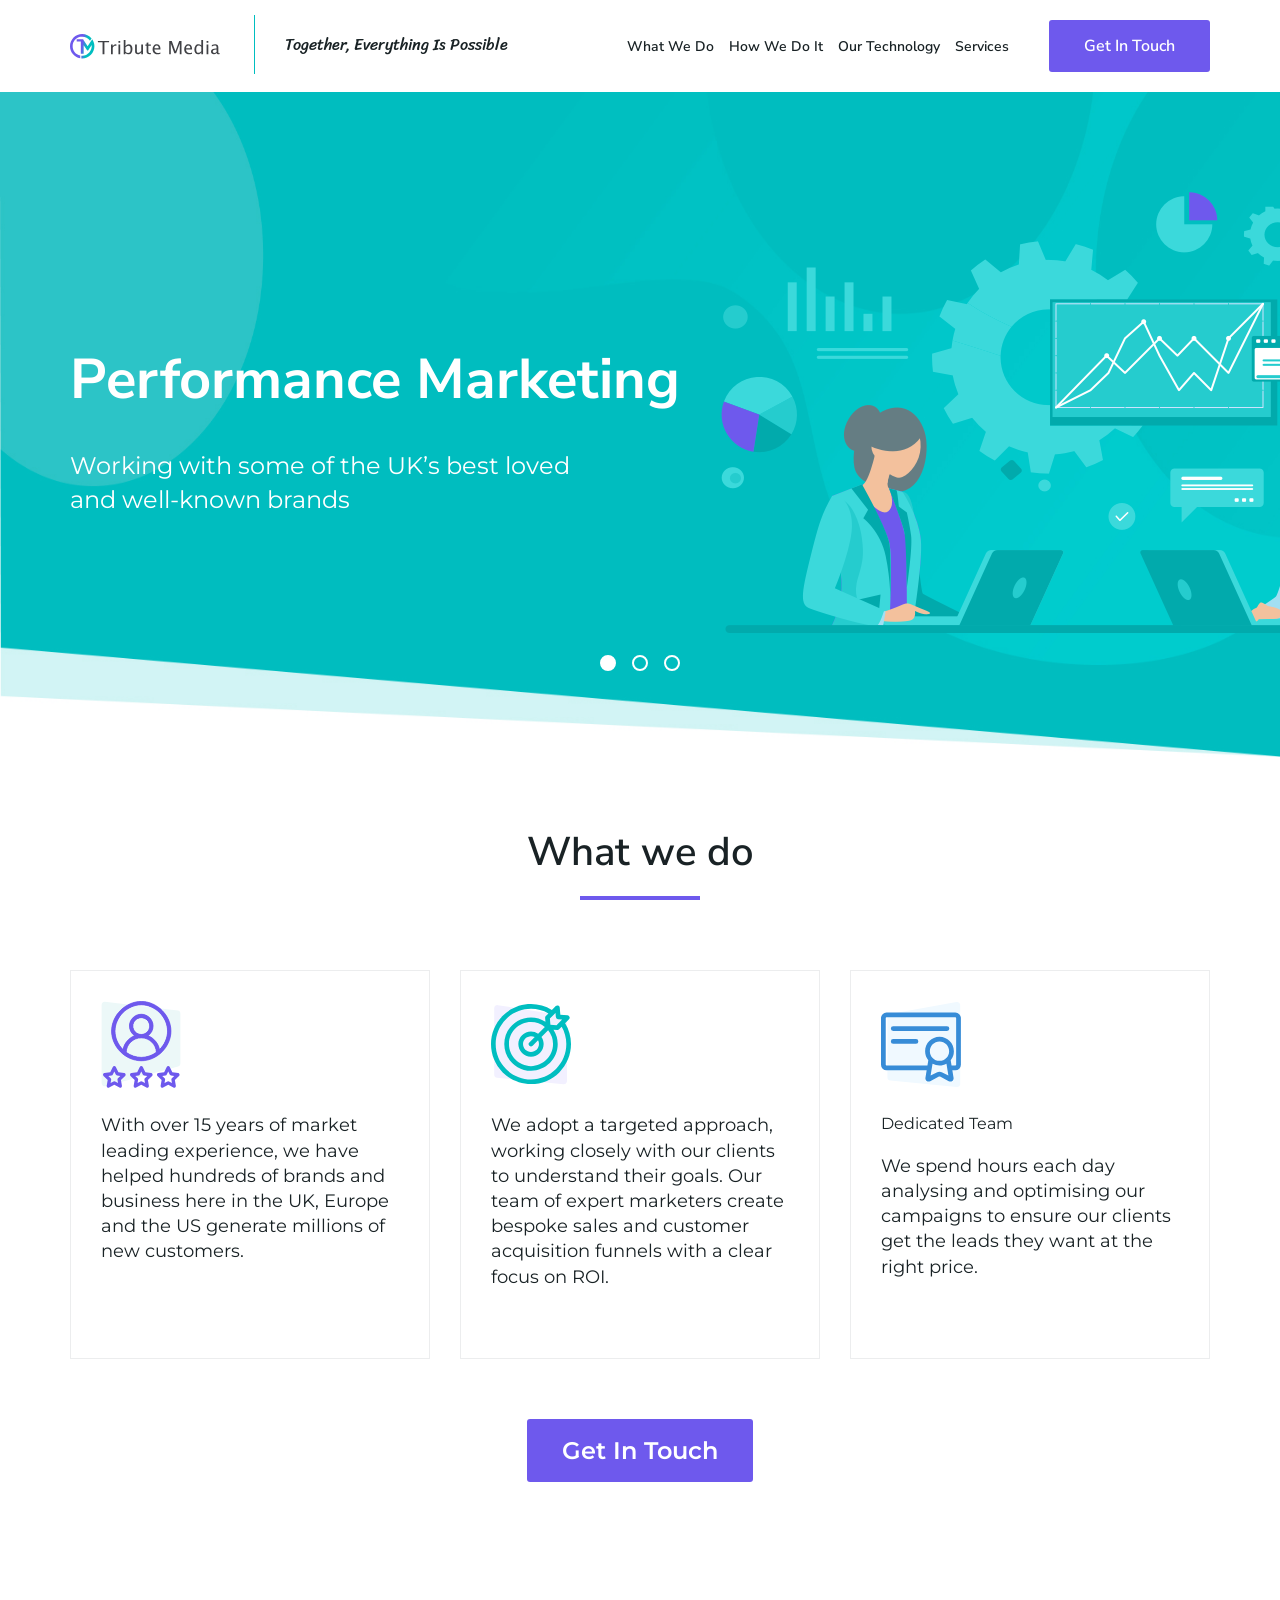
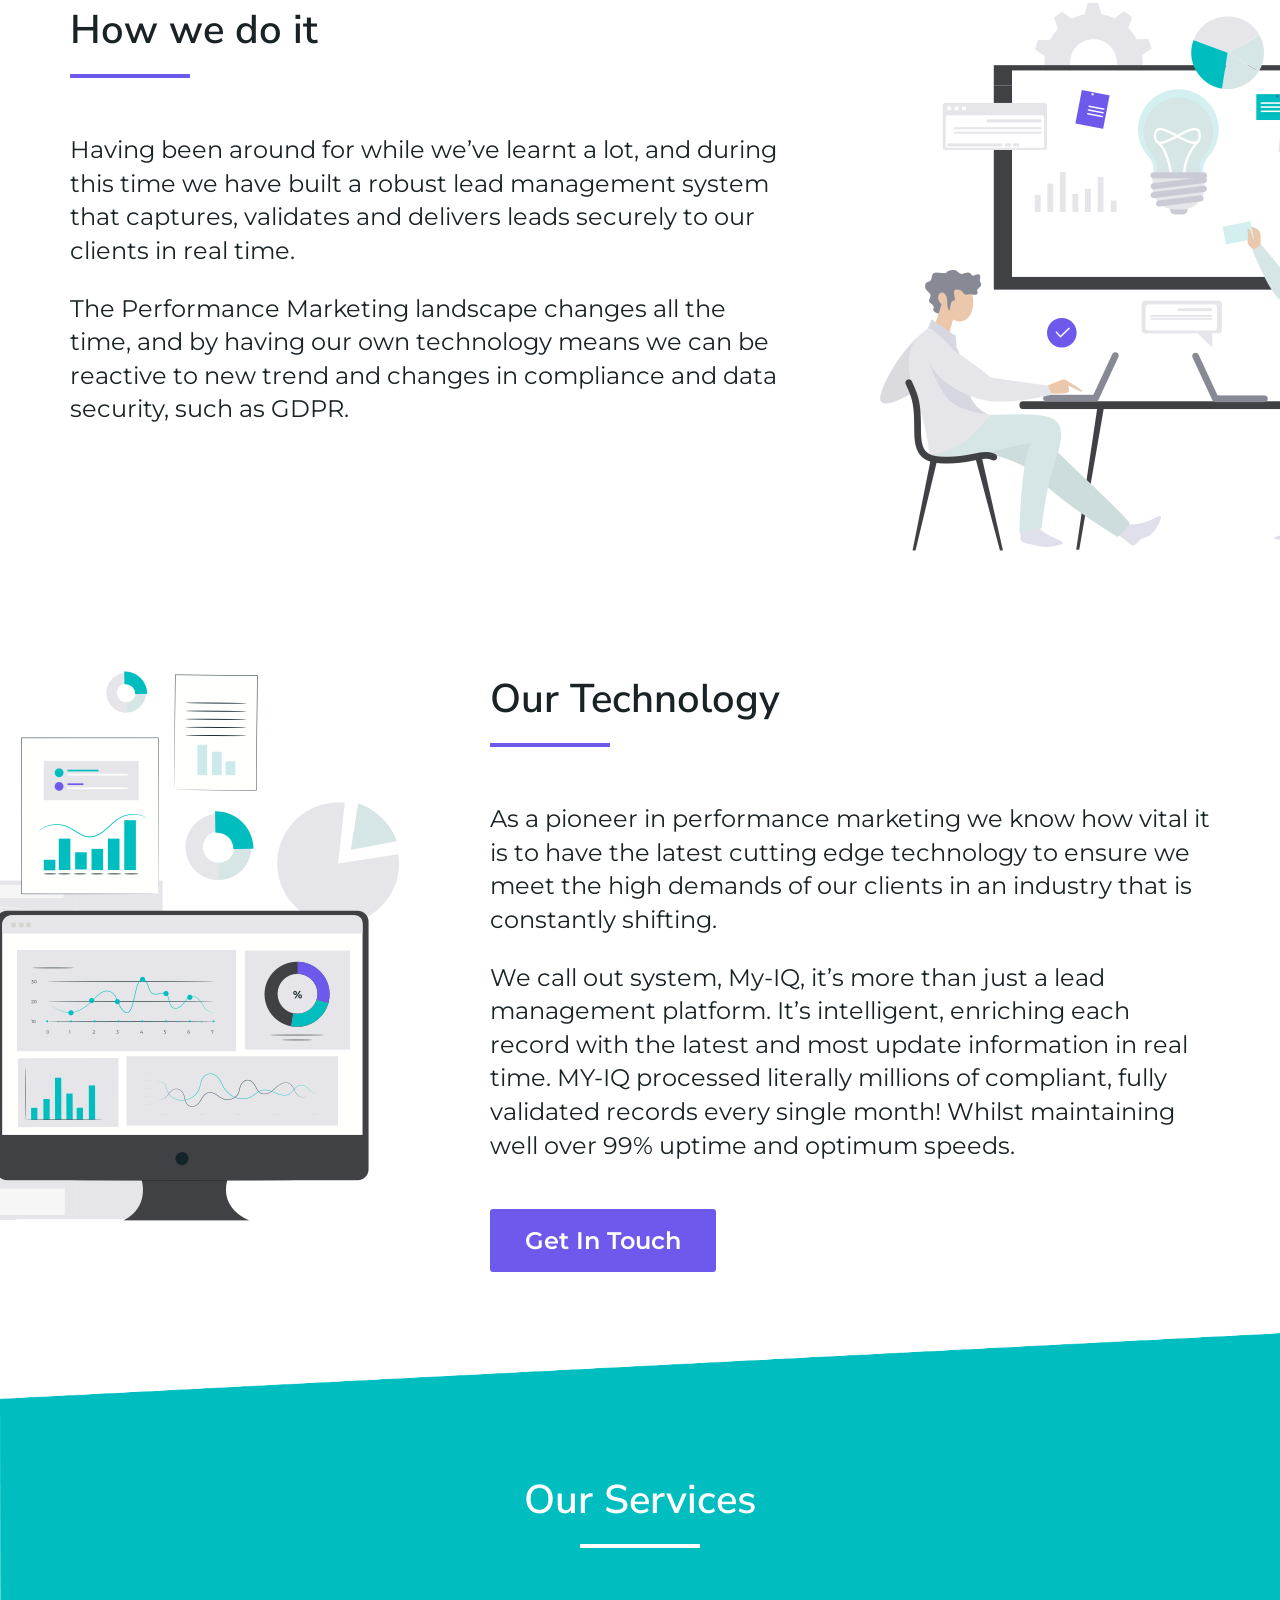
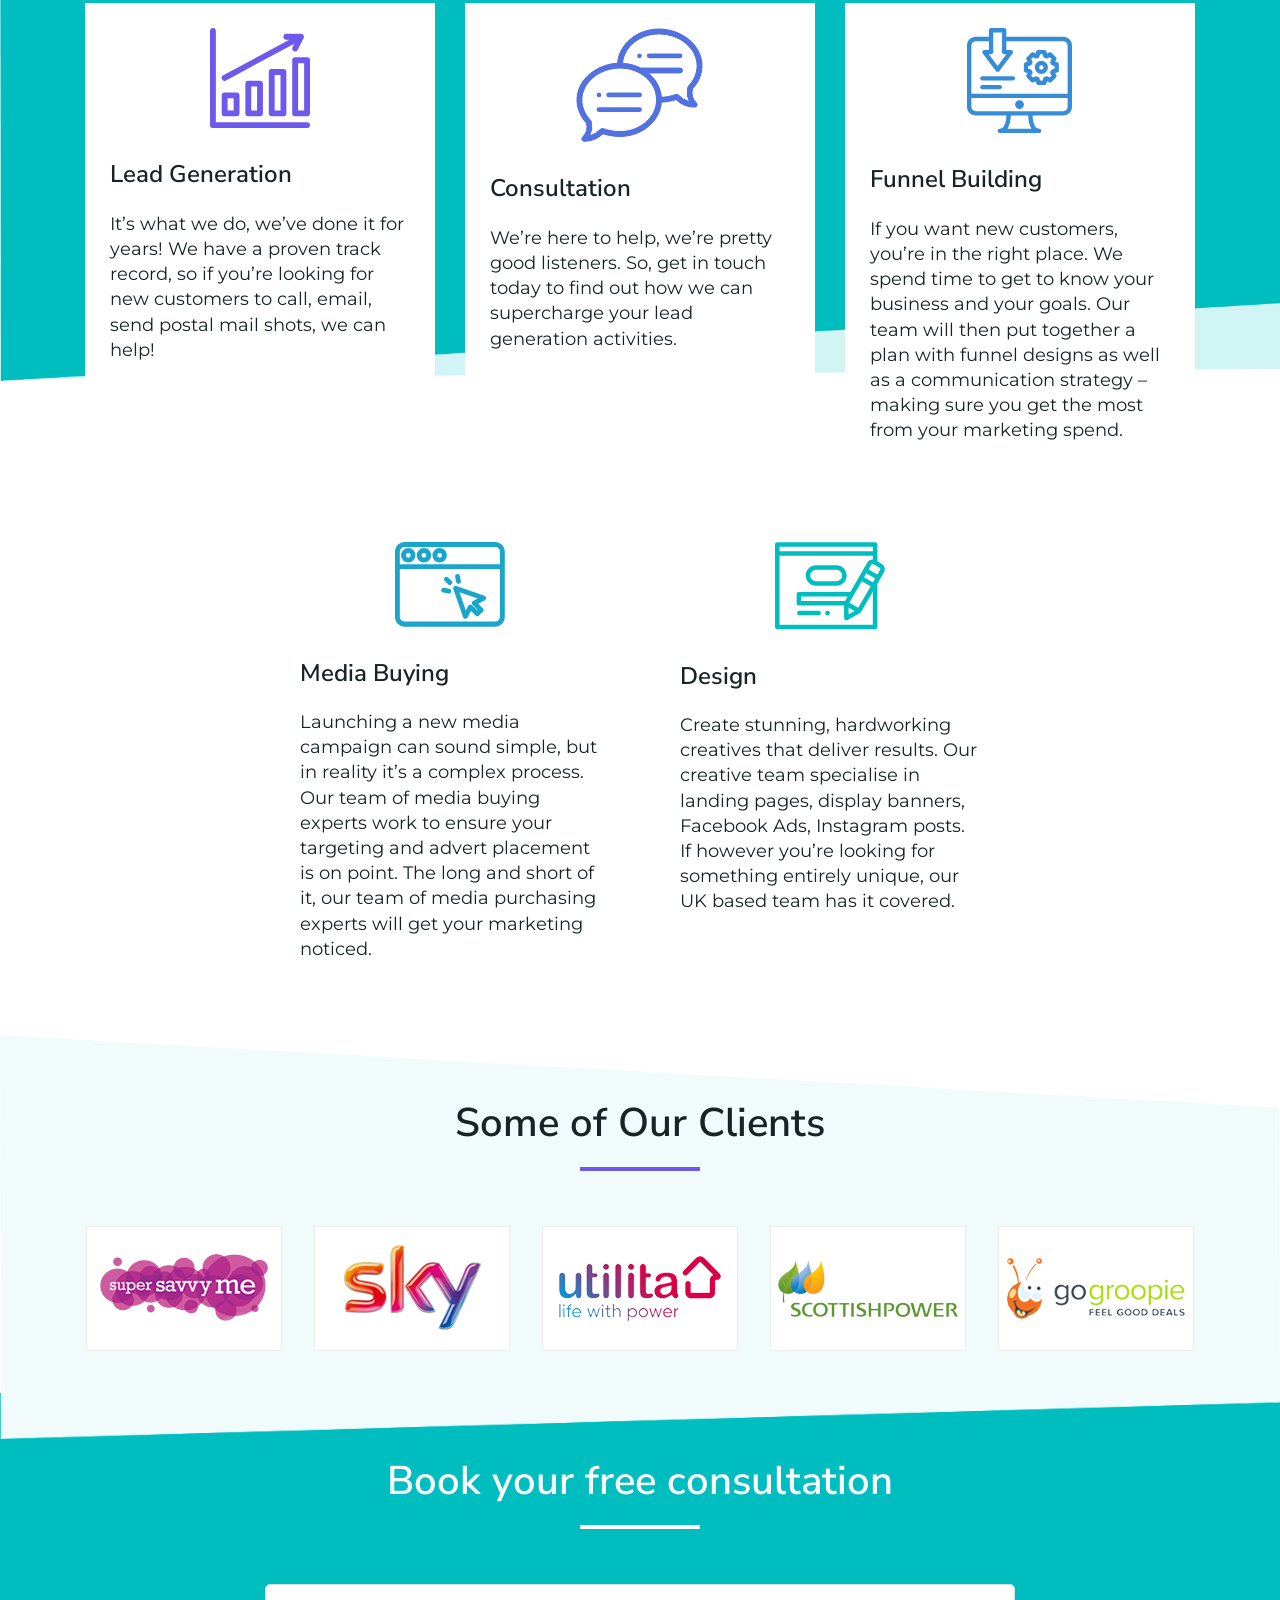
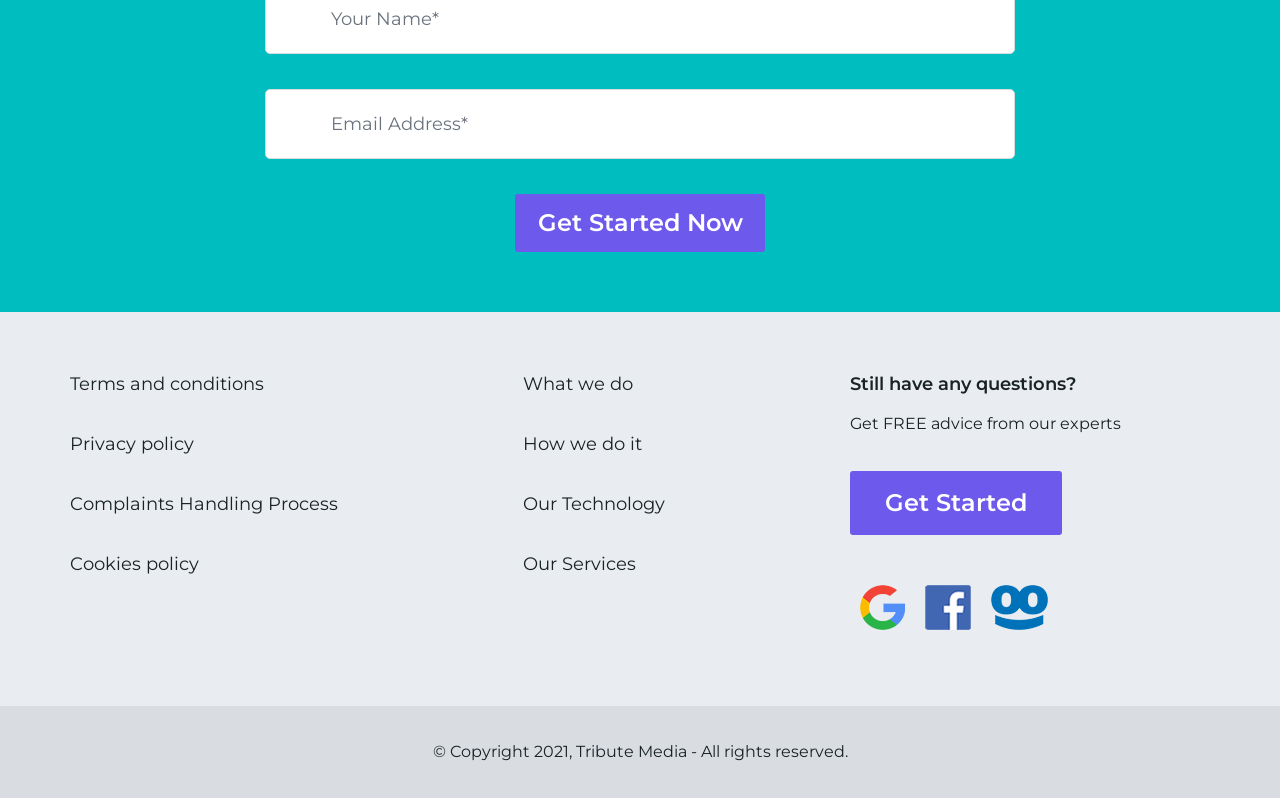
==== commit 400ab811: "fixed home page" ====
--- a/index.html
+++ b/index.html
@@ -34,8 +34,10 @@
       <div class="container">
         <div class="logo">
           <a href="/">
-            <svg viewBox="0 0 400 66" xmlns="http://www.w3.org/2000/svg">
-
+            <svg viewBox="0 0 400 66" version="1.1" xmlns="http://www.w3.org/2000/svg" xmlns:xlink="http://www.w3.org/1999/xlink">
+              <!-- Generator: Sketch 50.2 (55047) - http://www.bohemiancoding.com/sketch -->
+              <title>logo_color</title>
+              <desc>Created with Sketch.</desc>
               <defs>
                   <linearGradient x1="50%" y1="41.1348806%" x2="68.2242044%" y2="43.6435127%" id="linearGradient-1">
                       <stop stop-color="#6E59ED" offset="0%"></stop>
@@ -54,7 +56,7 @@
                       </g>
                   </g>
               </g>
-          </svg> 
+          </svg>
           </a>
           <span class="slogan">Together, Everything Is Possible</span>
         </div>
@@ -87,35 +89,33 @@
           <div class="slider-banner">
             <div class="item">
               <div class="text-blc">
-                <h3 class="sub-title">Leading the way in</h3>
                 <h1 class="title">Performance Marketing</h1>
                 <p class="text">Working with some of the UK’s best loved <br> and well-known brands</p>
-                <a href="scroll-form" class="button green js-scroll">Get Started</a>
+
               </div>
               <div class="img-blc">
-                <img src="img/image_1.svg" alt="">
+                <img src="img/main_banner_1.png" alt="" width="863" height="442">
               </div>
             </div>
             <div class="item">
               <div class="text-blc">
-                <h3 class="sub-title">Lead Generation</h3>
-                <h1 class="title">One Step Ahead</h1>
-                <p class="text">Delivering solutions for your business with <br> high-quality data leads</p>
-                <a href="scroll-form" class="button green js-scroll">Get Started</a>
+
+                <h1 class="title">Lead Generation</h1>
+                <p class="text">Delivery solutions for your business with high-quality data leads</p>
+
               </div>
               <div class="img-blc">
-                <img src="img/image_2.svg" alt="">
+                <img src="img/main_banner_2.png" alt=""  width="869" height="442">
               </div>
             </div>
             <div class="item">
               <div class="text-blc">
-                <h3 class="sub-title">Regulatory Ease</h3>
                 <h1 class="title">GDPR Experts</h1>
-                <p class="text">Our highly trained team ensure we maintain <br> exceptionally high standards</p>
-                <a href="scroll-form" class="button green js-scroll">Get Started</a>
+                <p class="text">Our highly trained team helps keep your on track</p>
+
               </div>
               <div class="img-blc">
-                <img src="img/image_3.svg" alt="">
+                <img src="img/main_banner_3.png" alt=""  width="870" height="442">
               </div>
             </div>
           </div>
@@ -162,13 +162,11 @@
         </div>
       </div>
 
-      <div class="widget text-img">
-        <div class="container">
-          
-          
-
+      <div class="widget text-img" data-scroll="scroll-second">
+        <div class="container">
+        
           <div class="text">
-            <h2 class="widget_title wow animate__fadeIn">What we do</h2>
+            <h2 class="widget_title wow animate__fadeIn">How we do it</h2>
             <p>Having been around for while we’ve learnt a lot, and during this time we have built a robust lead management system that captures, validates and delivers leads securely to our clients in real time.</p>
             <p>The Performance Marketing landscape changes all the time, and by having our own technology means we can be reactive to new trend and changes in compliance and data security, such as GDPR. </p>
           </div>
@@ -179,7 +177,8 @@
 
         </div>
       </div>
-      <div class="widget text-img reverse">
+
+      <div class="widget text-img reverse" data-scroll="scroll-third">
         <div class="container">
           
           <div class="text">
@@ -197,7 +196,8 @@
 
         </div>
       </div>
-      <div class="widget services" data-scroll="scroll-third">
+
+      <div class="widget services" data-scroll="scroll-forfth">
         <div class="container">
           <h2 class="widget_title white">Our Services</h2>
         </div>
@@ -295,82 +295,6 @@
         </div>
       </div>
 
-
-      <div class="widget simple-text" data-scroll="scroll-one">
-        <div class="container">
-          <h2 class="widget_title wow animate__fadeIn">Get the Best with our Technology</h2>
-          <p class="sub-title_text wow animate__fadeIn">As a pioneer in performance marketing we know how vital cutting edge technology is in order to meet the high demands of our clients in the ever-changing landscape.</p>
-          <br><br>
-          <p class="sub-title_text wow animate__fadeIn">Our system is more than just a lead management platform. It’s intelligent, enriching each record with the latest and most update information in real time. Our system handles literally millions of compliant, fully validated records every single month!</p>
-        
-          <div class="check-list">
-            <div class="item wow animate__fadeInLeft" data-wow-delay="0.3s">
-              Fully GDPR Compliant
-            </div>
-            <div class="item wow animate__fadeInLeft" data-wow-delay="0.5s">
-              Fully dymanic, scalable <br> and robust
-            </div>
-            <div class="item wow animate__fadeInLeft" data-wow-delay="0.7s">
-              Advanced internal analytics for real time optimisation
-            </div>
-          </div>
-
-        </div>
-      </div>
-
-      <div class="widget steps" data-scroll="scroll-second">
-        <div class="container">
-          <h2 class="widget_title white wow animate__fadeIn">How It Works</h2>
-          <p class="sub-title_text white wow animate__fadeIn">We harness the power of performance marketing, combining our team of skilled experts with pioneering software to guide you to lead generation success.</p>
-
-          <div class="steps-list">
-
-            <div class="item wow animate__fadeInUp" data-wow-delay="0.3s">
-              <div class="item-inner">
-                <div class="item_icon">
-                  <svg width="100" height="81" xmlns="http://www.w3.org/2000/svg"><g fill="#3E5EEA" fill-rule="nonzero"><path d="M72.713.148H5.63A5.637 5.637 0 000 5.778v40.246a5.637 5.637 0 005.631 5.631h4.35v14.983a2.36 2.36 0 004.027 1.668l16.65-16.65H34a2.359 2.359 0 100-4.719s-4.431.003-4.478.008a2.35 2.35 0 00-1.508.683L14.7 60.943s-.004-11.796-.012-11.857a2.358 2.358 0 00-2.348-2.149H5.63a.914.914 0 01-.913-.913V5.78c0-.504.41-.913.913-.913h67.082c.503 0 .913.41.913.913v15.44a2.36 2.36 0 004.718 0V5.78A5.637 5.637 0 0072.713.148z"/><path d="M94.369 29.002H47.413a5.637 5.637 0 00-5.631 5.631v27.455a5.637 5.637 0 005.63 5.632H76.81l11.91 11.91a2.358 2.358 0 004.027-1.668V67.719h1.622a5.637 5.637 0 005.63-5.63V34.632a5.637 5.637 0 00-5.63-5.63zm.913 33.086c0 .504-.41.913-.913.913h-3.98c-1.241 0-2.256.96-2.35 2.178-.005.051-.01 7.087-.01 7.087l-8.565-8.565-.027-.026a2.348 2.348 0 00-1.648-.673H47.413a.914.914 0 01-.913-.914V34.633c0-.503.41-.913.913-.913h46.956c.503 0 .913.41.913.913v27.455z"/><path d="M70.891 46.002a2.36 2.36 0 10.002 4.72 2.36 2.36 0 00-.002-4.72zM60.64 15.744H17.704a2.359 2.359 0 100 4.718H60.64a2.359 2.359 0 100-4.718zM33.999 31.34H17.705a2.359 2.359 0 100 4.719H34a2.359 2.359 0 100-4.718zM59.93 46.002a2.36 2.36 0 000 4.718 2.36 2.36 0 000-4.718zM81.851 46.002a2.36 2.36 0 10.002 4.72 2.36 2.36 0 00-.002-4.72z"/></g></svg>
-                </div>
-                <p>Consultancy</p>
-              </div>
-            </div>
-
-            <div class="item wow animate__fadeInUp" data-wow-delay="0.5s">
-              <div class="item-inner">
-                <div class="item_icon">
-                  <svg width="100" height="100" xmlns="http://www.w3.org/2000/svg"><g fill="#3E5EEA" fill-rule="nonzero"><path d="M39.583 62.5h-25a2.084 2.084 0 010-4.167h25a2.084 2.084 0 010 4.167zM35.417 75H14.583a2.084 2.084 0 010-4.167h20.834a2.084 2.084 0 010 4.167zM35.417 29.167c-4.596 0-8.334-3.738-8.334-8.334 0-4.595 3.738-8.333 8.334-8.333s8.333 3.738 8.333 8.333c0 4.596-3.737 8.334-8.333 8.334zm0-12.5a4.174 4.174 0 00-4.167 4.166A4.174 4.174 0 0035.417 25a4.174 4.174 0 004.166-4.167 4.174 4.174 0 00-4.166-4.166zM50 50a2.084 2.084 0 01-2.083-2.083V43.75a6.258 6.258 0 00-6.25-6.25h-12.5a6.258 6.258 0 00-6.25 6.25v4.167a2.084 2.084 0 01-4.167 0V43.75c0-5.742 4.675-10.417 10.417-10.417h12.5c5.741 0 10.416 4.675 10.416 10.417v4.167C52.083 49.067 51.15 50 50 50z"/><path d="M39.583 87.5H10.417C4.675 87.5 0 82.825 0 77.083V10.417C0 4.675 4.675 0 10.417 0h50c5.741 0 10.416 4.675 10.416 10.417v25.25a2.084 2.084 0 01-4.166 0v-25.25a6.258 6.258 0 00-6.25-6.25h-50a6.258 6.258 0 00-6.25 6.25v66.666a6.258 6.258 0 006.25 6.25h29.166a2.084 2.084 0 010 4.167z"/><path d="M72.917 100c-14.934 0-27.084-12.15-27.084-27.083 0-14.934 12.15-27.084 27.084-27.084C87.85 45.833 100 57.983 100 72.917 100 87.85 87.85 100 72.917 100zm0-50C60.279 50 50 60.28 50 72.917c0 12.637 10.28 22.916 22.917 22.916 12.637 0 22.916-10.279 22.916-22.916C95.833 60.279 85.554 50 72.917 50z"/><path d="M68.75 83.333c-.55 0-1.083-.22-1.475-.608l-8.333-8.333a2.085 2.085 0 010-2.946 2.085 2.085 0 012.946 0l6.758 6.758 13.117-14.991a2.077 2.077 0 012.941-.196c.867.758.954 2.075.196 2.941L70.317 82.625c-.38.433-.925.692-1.5.708h-.067z"/></g></svg>
-                </div>
-                <p>Expert Marketing</p>
-              </div>
-            </div>
-            
-            <div class="item wow animate__fadeInUp" data-wow-delay="0.7s">
-              <div class="item-inner">
-                <div class="item_icon">
-                  <svg width="82" height="100" xmlns="http://www.w3.org/2000/svg"><g fill="#3E5EEA" fill-rule="nonzero"><path d="M75.835 7.775h-25.68C49.25 3.344 45.32 0 40.626 0c-4.695 0-8.624 3.344-9.53 7.775H5.414a5.238 5.238 0 00-5.232 5.232v55.579a5.238 5.238 0 005.232 5.232h24.396l-7.924 23.607a1.953 1.953 0 003.704 1.243l8.34-24.85H47.32l8.34 24.85a1.954 1.954 0 003.703-1.243L51.44 73.818h24.396a5.238 5.238 0 005.232-5.232V13.007a5.238 5.238 0 00-5.232-5.232zm-35.21-3.869a5.832 5.832 0 015.485 3.869H35.14a5.832 5.832 0 015.485-3.869zm36.536 64.68c0 .731-.595 1.326-1.326 1.326h-5.102V42.068a1.953 1.953 0 00-3.906 0v27.844h-6.009v-21.87a1.953 1.953 0 00-3.906 0v21.87h-5.485v-15.48a1.953 1.953 0 00-3.906 0v15.48h-4.943V49.468a1.953 1.953 0 00-3.907 0v20.444h-5.67V59.165a1.953 1.953 0 00-3.907 0v10.747h-4.535v-9.958a1.953 1.953 0 00-3.907 0v9.958h-5.23v-7.683a1.953 1.953 0 00-3.906 0v7.683H5.415a1.328 1.328 0 01-1.326-1.326V13.007c0-.731.594-1.326 1.326-1.326h70.42c.73 0 1.326.595 1.326 1.326v55.579z"/><path d="M70.724 20.876c-.003-.027-.008-.053-.012-.08l-.016-.11-.023-.09c-.008-.032-.015-.064-.024-.095-.009-.03-.02-.058-.03-.088-.012-.03-.022-.062-.035-.092-.011-.027-.024-.053-.037-.08-.014-.031-.028-.063-.045-.093-.013-.025-.028-.049-.043-.073-.018-.03-.035-.062-.055-.091-.017-.026-.037-.05-.056-.076-.019-.026-.037-.052-.058-.078a1.933 1.933 0 00-.11-.122c-.007-.006-.012-.014-.018-.02l-.02-.018a1.956 1.956 0 00-.123-.111c-.024-.02-.05-.037-.074-.055-.026-.02-.052-.04-.08-.059-.028-.019-.057-.035-.086-.052-.026-.016-.051-.032-.078-.046-.029-.016-.058-.028-.087-.042-.029-.014-.057-.028-.087-.04-.027-.012-.055-.02-.083-.03-.032-.013-.064-.025-.098-.035-.027-.008-.054-.014-.081-.02-.035-.01-.069-.02-.104-.026-.03-.006-.061-.01-.092-.014l-.097-.014a2.003 2.003 0 00-.157-.008l-.035-.002h-8.437a1.953 1.953 0 000 3.906h3.722L47.848 39.24l-4.257-4.258a1.953 1.953 0 00-2.762 0L26.735 49.075l-4.207-4.207c-.763-.763-2-.763-2.763 0l-7.127 7.127a1.953 1.953 0 002.762 2.762l5.746-5.746 4.208 4.208c.763.762 2 .762 2.762 0L42.21 39.125l4.257 4.257a1.953 1.953 0 002.762 0l17.598-17.597v3.721a1.953 1.953 0 003.906 0V21.07c0-.065-.003-.13-.01-.194z"/><circle cx="14.019" cy="21.068" r="1.953"/><circle cx="14.019" cy="29.031" r="1.953"/><circle cx="14.019" cy="36.994" r="1.953"/></g></svg>
-                </div>
-                <p>Lead Generation</p>
-              </div>
-            </div>
-
-            <div class="item wow animate__fadeInUp" data-wow-delay="0.9s">
-               <div class="item-inner">
-                <div class="item_icon">
-                  <svg width="100" height="100" xmlns="http://www.w3.org/2000/svg"><g fill="#3E5EEA" fill-rule="nonzero"><path d="M83.672 29.167a2.178 2.178 0 00-3.011-.613 2.175 2.175 0 00-.613 3.011 41.079 41.079 0 016.852 22.75c0 22.758-18.518 41.276-41.276 41.276-22.759 0-41.277-18.518-41.277-41.276 0-22.759 18.518-41.277 41.277-41.277 8.111 0 15.98 2.373 22.75 6.852a2.178 2.178 0 003.01-.612c.66-1 .383-2.35-.612-3.011a45.442 45.442 0 00-25.148-7.573C20.467 8.694.002 29.158.002 54.314c0 25.158 20.465 45.622 45.622 45.622 25.156 0 45.62-20.464 45.62-45.621a45.398 45.398 0 00-7.572-25.148z"/><path d="M45.624 43.453c-5.992 0-10.862 4.874-10.862 10.862 0 5.987 4.87 10.862 10.862 10.862 5.991 0 10.862-4.875 10.862-10.862 0-5.988-4.87-10.862-10.862-10.862zm0 17.38a6.525 6.525 0 01-6.518-6.518 6.525 6.525 0 016.518-6.517 6.525 6.525 0 016.517 6.517 6.525 6.525 0 01-6.517 6.517z"/><path d="M99.77 10.036a2.173 2.173 0 00-2.008-1.342h-6.517V2.176c0-.877-.53-1.668-1.343-2.007a2.163 2.163 0 00-2.368.47l-8.69 8.689c-.403.408-.634.96-.634 1.538v7.79L44.086 52.781a2.174 2.174 0 000 3.072c.425.421.981.634 1.538.634.556 0 1.112-.212 1.533-.634l34.125-34.125h7.79a2.17 2.17 0 001.539-.634l8.69-8.69a2.184 2.184 0 00.468-2.368zm-11.597 7.347h-5.618v-5.618L86.9 7.421v3.445c0 1.2.973 2.172 2.172 2.172h3.446l-4.345 4.345z"/><path d="M71.085 42.158a2.168 2.168 0 00-2.898-1.021 2.175 2.175 0 00-1.021 2.898c1.56 3.263 2.355 6.721 2.355 10.28 0 13.178-10.724 23.897-23.897 23.897-13.174 0-23.897-10.72-23.897-23.897 0-13.178 10.723-23.897 23.896-23.897 3.559 0 7.017.791 10.276 2.35a2.174 2.174 0 001.877-3.918c-3.85-1.842-7.938-2.777-12.153-2.777-15.572 0-28.241 12.67-28.241 28.242 0 15.572 12.67 28.242 28.241 28.242 15.573 0 28.242-12.67 28.242-28.242 0-4.215-.934-8.303-2.78-12.157z"/></g></svg>
-                </div>
-                <p>Results</p>
-              </div>
-            </div>
-
-
-           
-          </div>
-          <div class="line"></div>
-
-        </div>
-      </div>
-
-      
-
     </main>
   </div>
   <footer class="footer">
@@ -378,7 +302,6 @@
     <div class="container">
       <div class="top">
         <nav class="navigation">
-          <h5 class="navigation-title">Support</h5>
           <ul>
             <li><a href="terms_and_conditions.html" class="link">Terms and conditions</a></li>
             <li><a href="privacy_policy.html" class="link">Privacy policy</a></li>
@@ -387,34 +310,46 @@
           </ul>
         </nav>
         <nav class="navigation">
-          <h5 class="navigation-title">Company</h5>
           <ul>
-            <li><a href="scroll-fourth" class="link js-scroll">Why Choose Us</a></li>
-            <li><a href="scroll-second" class="link js-scroll">How It Works</a></li>
-            <li><a href="scroll-third" class="link js-scroll">Our Services</a></li>
+            <li><a href="scroll-one" class="link js-scroll">What we do</a></li>
+            <li><a href="scroll-second" class="link js-scroll">How we do it</a></li>
+            <li><a href="scroll-third" class="link js-scroll">Our Technology</a></li>
+            <li><a href="scroll-forfth" class="link js-scroll">Our Services</a></li>
           </ul>
         </nav>
 
         <div class="footer-form">
-          <form action="">
-            <div class="form-title">Want to know more?</div>
-            <label>
-              <input type="text" placeholder="Your Name*">
-            </label>
-            <label>
-              <input type="email" placeholder="Email Address*">
-            </label>
-            <div class="wrap-cta">
-              <button type="submit" class="button">Lets Go!</button>
-            </div>
-          </form>
+          <h4 class="footer-form-title">Still have any questions?</h4>
+          <p>Get FREE advice from our experts</p>
+
+          <a href="scroll-form" class="button js-scroll">Get Started</a>
+
+
+          <ul class="social-list">
+            <li>
+              <a href="#">
+                  <img src="img/google.png" alt="">
+              </a>
+            </li>
+            <li>
+              <a href="#">
+                <img src="img/fb.png" alt="">
+              </a>
+            </li>
+            <li>
+              <a href="#">
+                <img src="img/taboola.png" alt="">
+              </a>
+            </li>
+          </ul>
+
         </div>
       </div>
     </div>
 
     <div class="bottom">
       <div class="container">
-        <p class="copy">&copy; Copyright 2021, MyPremiumLeads - All rights reserved.</p>
+        <p class="copy">&copy; Copyright 2021, Tribute Media - All rights reserved.</p>
       </div>
     </div>
     
--- a/css/main.css
+++ b/css/main.css
@@ -338,6 +338,8 @@
     -webkit-box-pack: justify;
     -ms-flex-pack: justify;
     justify-content: space-between; }
+  .header .logo a {
+    text-decoration: none; }
   .header .logo svg {
     width: 150px; }
   .header .slogan {
@@ -481,50 +483,29 @@
     @media screen and (max-width: 991px) {
       .footer .footer-form {
         max-width: 100%; } }
-    .footer .footer-form form {
-      display: -webkit-box;
-      display: -ms-flexbox;
-      display: flex;
-      -webkit-box-orient: vertical;
-      -webkit-box-direction: normal;
-      -ms-flex-direction: column;
-      flex-direction: column; }
-      .footer .footer-form form label {
-        margin-bottom: 25px; }
-      .footer .footer-form form input {
-        width: 100%;
-        height: 45px;
-        padding: 10px 16px;
-        font-size: 18px;
-        border: none;
-        border-radius: 5px;
-        border: 1px solid #d9dce1; }
-        .footer .footer-form form input:focus {
-          outline: none; }
-        .footer .footer-form form input::-webkit-input-placeholder {
-          color: #6a737d;
-          opacity: 1; }
-        .footer .footer-form form input::-moz-placeholder {
-          color: #6a737d;
-          opacity: 1; }
-        .footer .footer-form form input::-ms-input-placeholder {
-          color: #6a737d;
-          opacity: 1; }
-        .footer .footer-form form input::placeholder {
-          color: #6a737d;
-          opacity: 1; }
-        .footer .footer-form form input:-ms-input-placeholder {
-          color: #6a737d; }
-        .footer .footer-form form input::-ms-input-placeholder {
-          color: #6a737d; }
-      .footer .footer-form form .button {
-        -webkit-box-shadow: 5px 4px 14px #888;
-        box-shadow: 5px 4px 14px #888;
-        min-width: 165px; }
+    .footer .footer-form-title {
+      margin: 0;
+      font-family: "Montserrat", sans-serif;
+      font-size: 18px;
+      font-weight: 600; }
     .footer .footer-form .form-title {
       font-size: 24px;
       font-weight: 600;
       margin-bottom: 35px; }
+    .footer .footer-form .button {
+      margin-top: 20px; }
+    .footer .footer-form .social-list {
+      margin-top: 50px;
+      padding: 0;
+      list-style: none;
+      display: -webkit-box;
+      display: -ms-flexbox;
+      display: flex;
+      -webkit-box-align: center;
+      -ms-flex-align: center;
+      align-items: center; }
+      .footer .footer-form .social-list li {
+        margin: 0 10px; }
   .footer .bottom {
     padding: 35px 0;
     background: #d9dce1; }
@@ -910,7 +891,7 @@
 
 .services {
   background: url("../../img/bg.png") 0px 0px no-repeat;
-  background-size: 100%;
+  background-size: 102%;
   padding-top: 140px;
   padding-bottom: 0; }
   @media screen and (max-width: 991px) {
@@ -993,7 +974,9 @@
 .banner {
   background: url(../img/bg_banner.jpg) 0px 0px no-repeat;
   background-size: 100% 99%;
-  padding: 100px 0; }
+  padding: 100px 0;
+  min-height: 672px;
+  position: relative; }
   @media screen and (max-width: 991px) {
     .banner {
       padding-bottom: 80px;
@@ -1001,6 +984,13 @@
   @media screen and (max-width: 767px) {
     .banner {
       padding-top: 30px; } }
+  .banner .slick-slider {
+    position: static; }
+    .banner .slick-slider .slick-list {
+      position: static;
+      overflow: inherit; }
+      .banner .slick-slider .slick-list .slick-track {
+        position: static; }
   @media screen and (max-width: 991px) {
     .banner .slider-banner {
       padding-bottom: 60px; } }
@@ -1016,21 +1006,13 @@
     justify-content: space-between;
     color: #fff; }
     .banner .slider-banner .item .text-blc {
-      padding: 0 20px 0 0; }
+      padding: 0 20px 0 0;
+      min-width: 720px; }
       @media screen and (max-width: 767px) {
         .banner .slider-banner .item .text-blc {
           padding: 0; } }
-    .banner .slider-banner .item .sub-title {
-      font-size: 30px;
-      margin: 0; }
-      @media screen and (max-width: 991px) {
-        .banner .slider-banner .item .sub-title {
-          font-size: 24px; } }
-      @media screen and (max-width: 767px) {
-        .banner .slider-banner .item .sub-title {
-          font-size: 18px; } }
     .banner .slider-banner .item .title {
-      font-size: 58px;
+      font-size: 56px;
       margin: 30px 0 0 0;
       font-family: "Nunito Sans", sans-serif; }
       @media screen and (max-width: 991px) {
@@ -1054,13 +1036,20 @@
             display: none; } }
     .banner .slider-banner .item .button {
       margin-top: 30px; }
-    @media screen and (max-width: 767px) {
-      .banner .slider-banner .item .img-blc {
-        display: none; } }
-    @media screen and (max-width: 991px) {
-      .banner .slider-banner .item .img-blc img {
-        width: 90%;
-        margin: 0 0 0 10%; } }
+    .banner .slider-banner .item .img-blc {
+      /* position: absolute;
+                top: 0;
+                right: -34%; 
+                left: 58%;*/
+      -webkit-transform: translateX(-8%);
+      transform: translateX(-8%); }
+      @media screen and (max-width: 767px) {
+        .banner .slider-banner .item .img-blc {
+          display: none; } }
+      @media screen and (max-width: 991px) {
+        .banner .slider-banner .item .img-blc img {
+          width: 90%;
+          margin: 0 0 0 10%; } }
   .banner .slider-banner .slick-arrow {
     position: absolute;
     top: calc(50% - 29px);
@@ -1114,7 +1103,7 @@
     justify-content: center;
     list-style: none;
     position: absolute;
-    bottom: -40px;
+    bottom: 93px;
     left: 50%;
     -webkit-transform: translateX(-50%);
     transform: translateX(-50%); }
@@ -1122,19 +1111,18 @@
       .banner .slider-banner .slick-dots {
         padding: 0 70px; } }
     .banner .slider-banner .slick-dots button {
-      width: 23px;
-      height: 23px;
-      background: #3e5eea;
+      width: 14px;
+      height: 16px;
+      background: transparent;
       border-radius: 50%;
       border: none;
       font-size: 0;
-      -webkit-box-shadow: 0px 0px 5px rgba(0, 0, 0, 0.2);
-      box-shadow: 0px 0px 5px rgba(0, 0, 0, 0.2);
+      border: 2px solid #fff;
       cursor: pointer; }
     .banner .slider-banner .slick-dots li {
-      margin: 0 4px; }
+      margin: 0 8px; }
     .banner .slider-banner .slick-dots .slick-active button {
-      background: #002ae4; }
+      background: #fff; }
 
 .inner-banner {
   background: #6e59ed;
@@ -1173,4 +1161,4 @@
         font-size: 18px;
         margin: 0 0 25px; } }
 
-/*# sourceMappingURL=[data-uri] */
+/*# sourceMappingURL=[data-uri] */
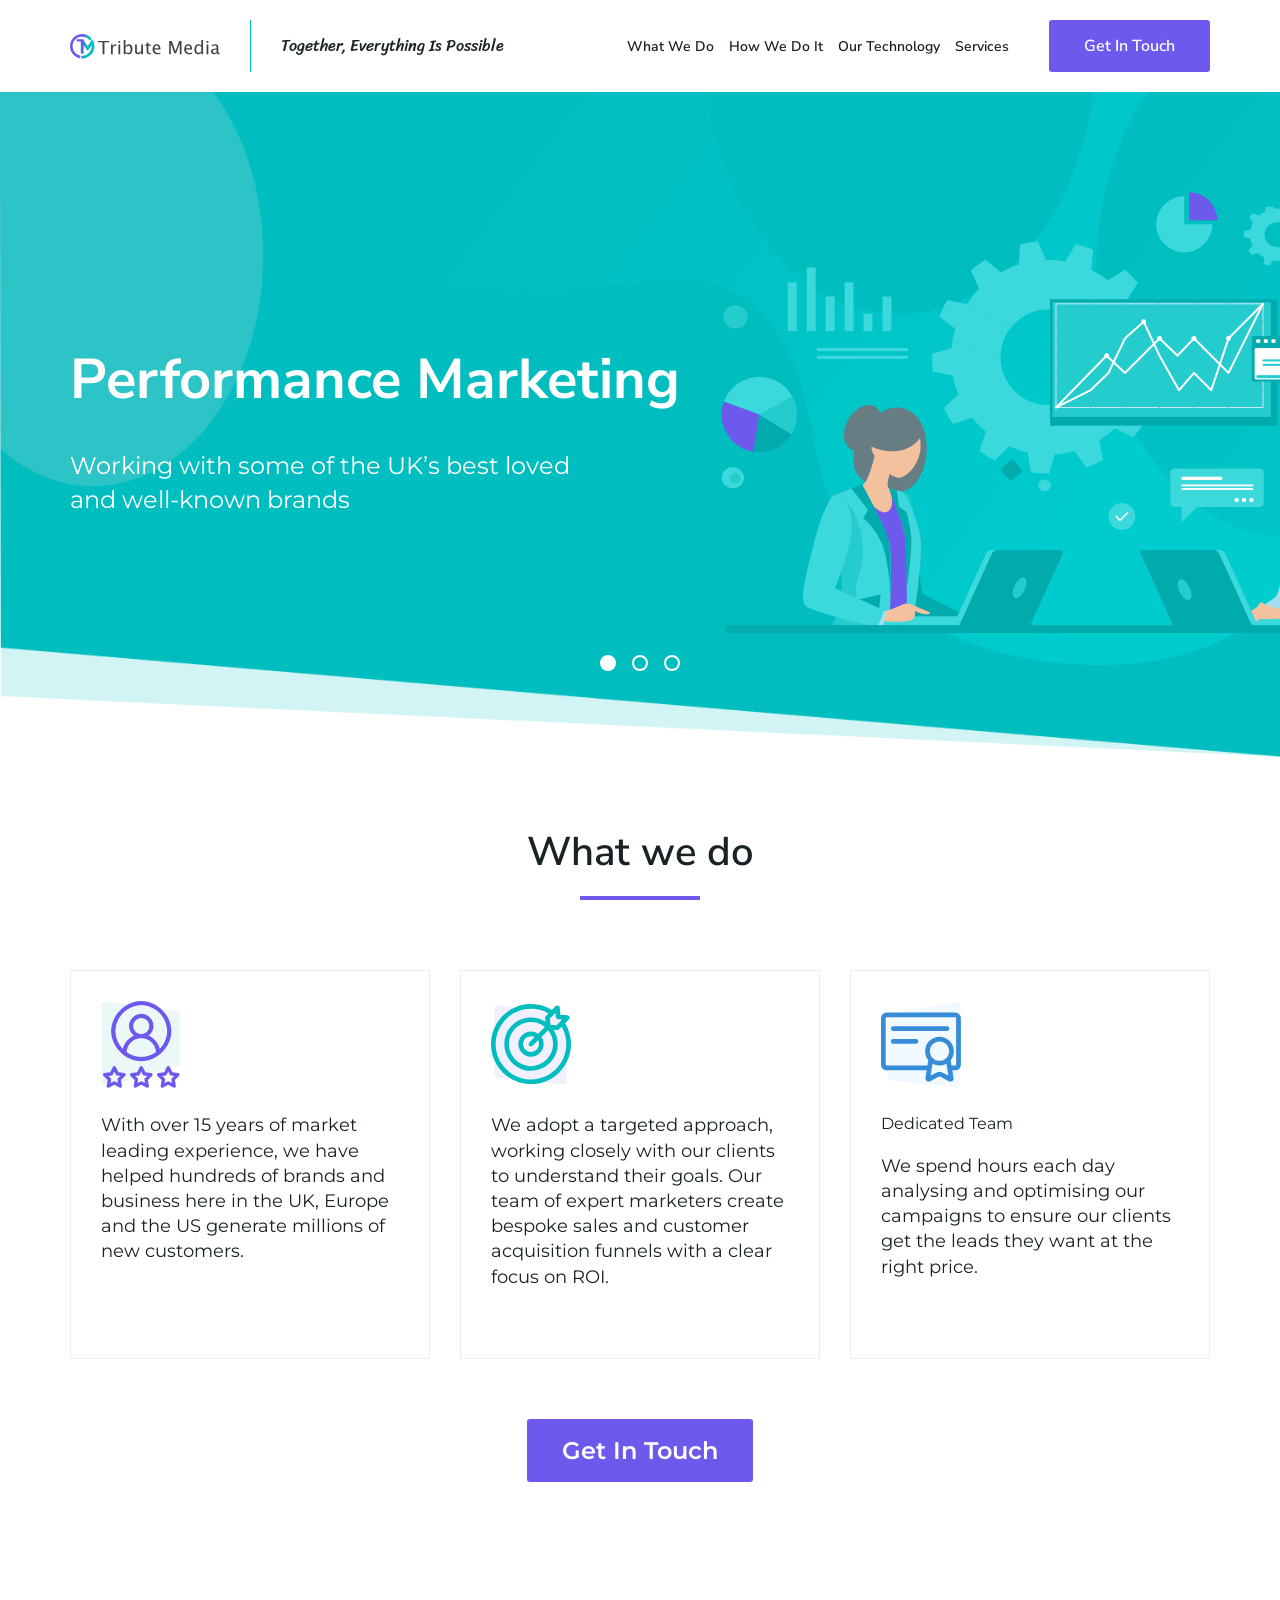
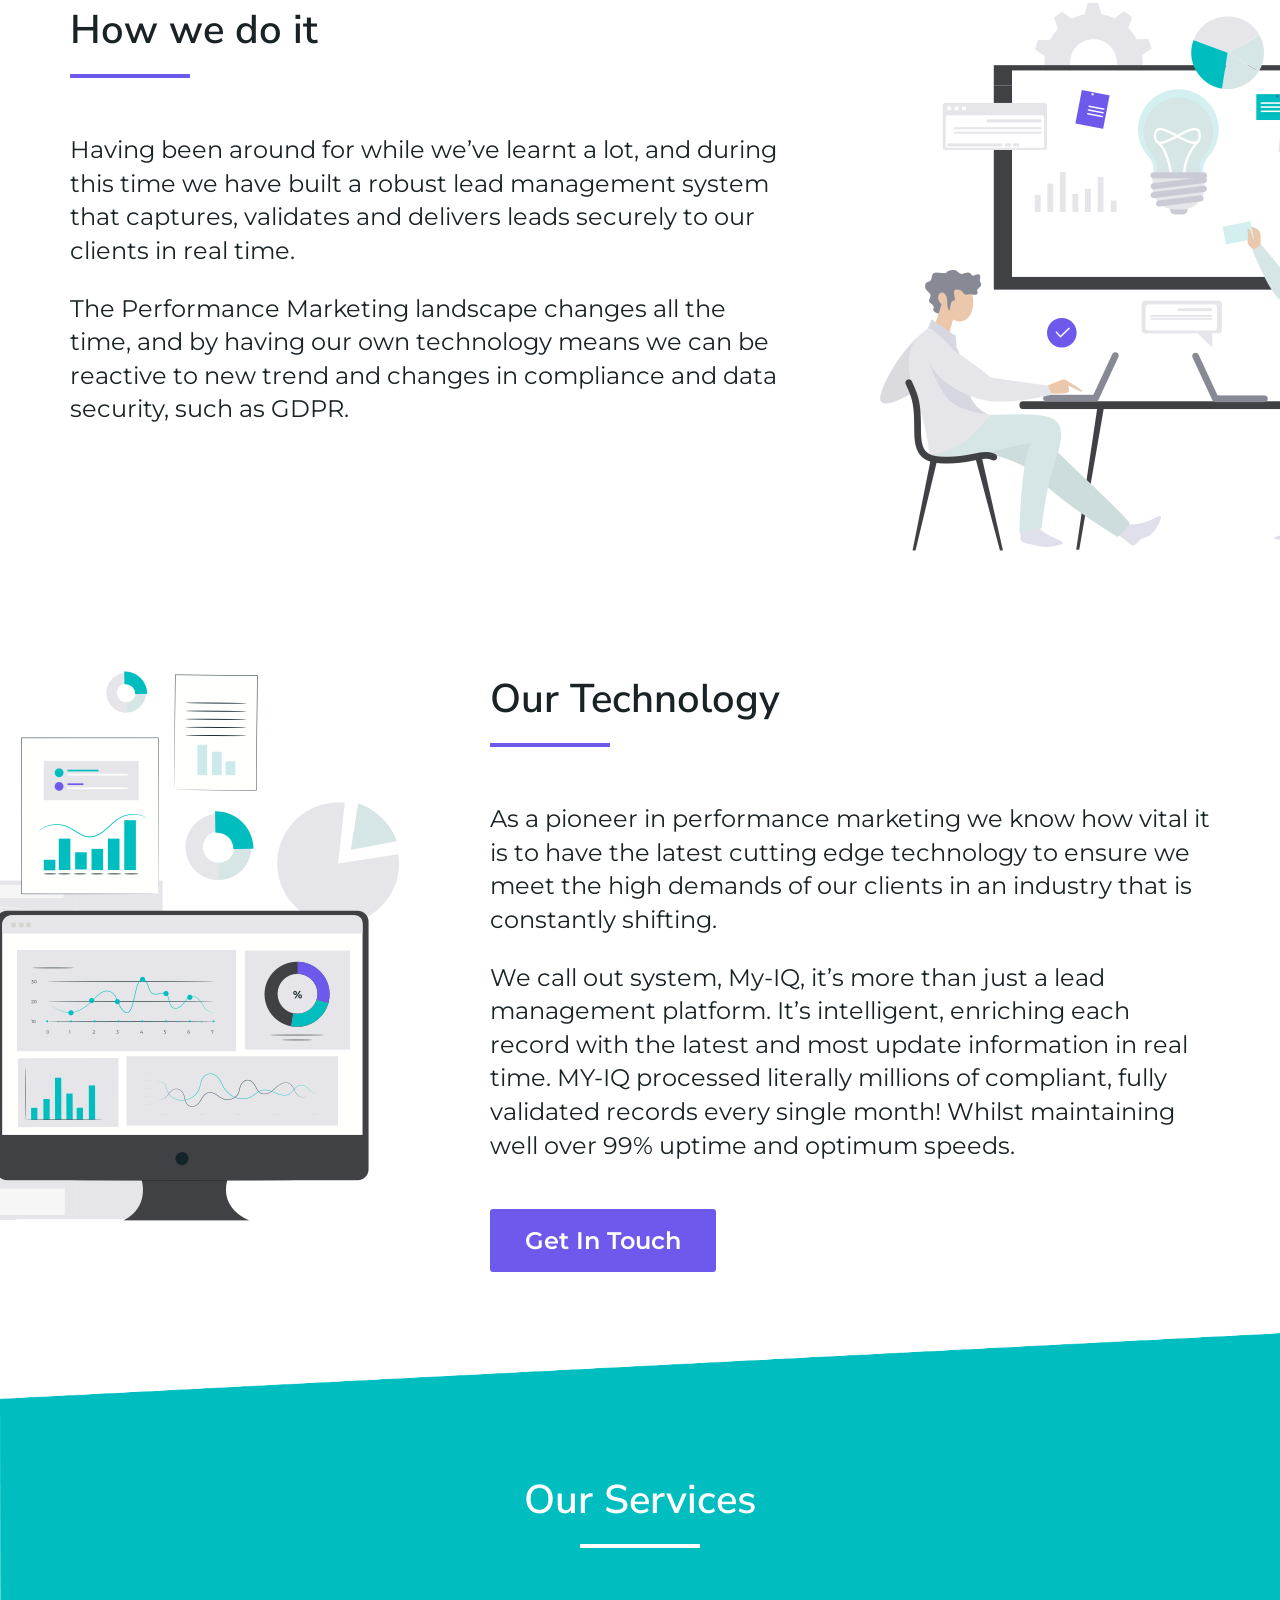
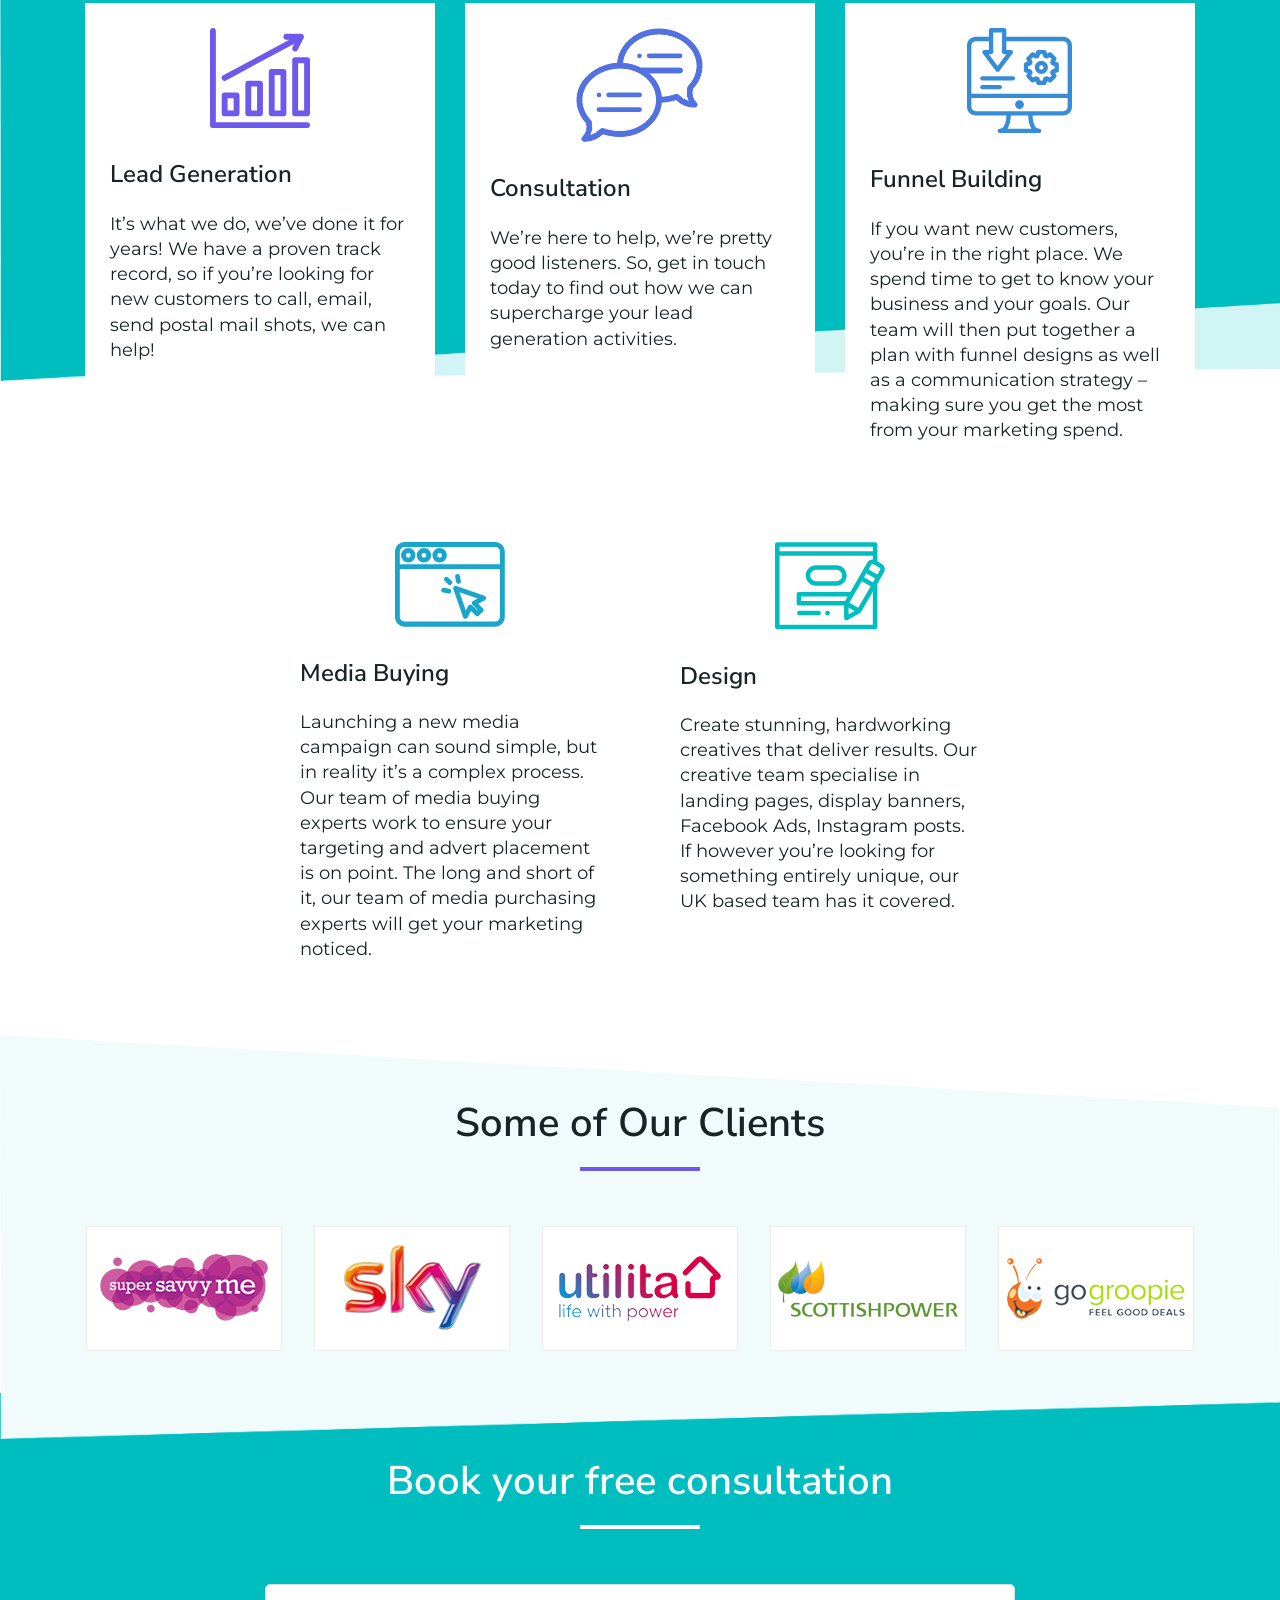
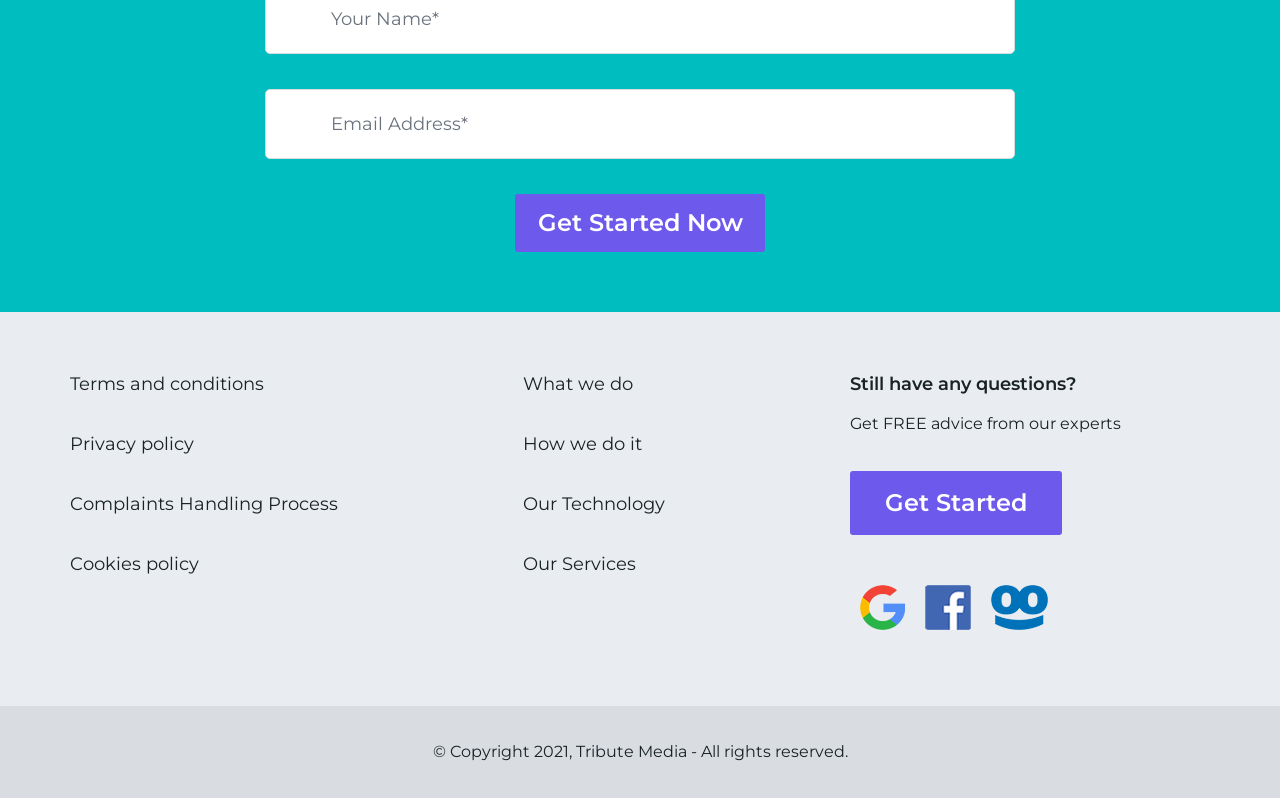
==== commit 25f9fd00: "fixed fonts, img" ====
--- a/index.html
+++ b/index.html
@@ -27,7 +27,7 @@
   <meta name="theme-color" content="#3c5ae4">
 </head>
 
-<body >
+<body>
   <div class="wrapper">
     <header class="header">
       
@@ -58,7 +58,7 @@
               </g>
           </svg>
           </a>
-          <span class="slogan">Together, Everything Is Possible</span>
+          <span class="slogan">Together, Everything <br />  Is Possible</span>
         </div>
 
         <nav class="wrap-nav">
--- a/css/main.css
+++ b/css/main.css
@@ -1,7 +1,7 @@
 @font-face {
   font-family: 'Sriracha-Regular';
-  src: url("../../fonts/Sriracha-Regular.eot");
-  src: url("../../fonts/Sriracha-Regular.eot?#iefix") format("embedded-opentype"), url("../../fonts/Sriracha-Regular.svg#Sriracha-Regular") format("svg"), url("../../fonts/Sriracha-Regular.ttf") format("truetype"), url("../../fonts/Sriracha-Regular.woff") format("woff"), url("../../fonts/Sriracha-Regular.woff2") format("woff2");
+  src: url("../fonts/Sriracha-Regular.eot");
+  src: url("../fonts/Sriracha-Regular.eot?#iefix") format("embedded-opentype"), url("../fonts/Sriracha-Regular.svg#Sriracha-Regular") format("svg"), url("../fonts/Sriracha-Regular.ttf") format("truetype"), url("../fonts/Sriracha-Regular.woff") format("woff"), url("../fonts/Sriracha-Regular.woff2") format("woff2");
   font-weight: normal;
   font-style: normal; }
 
@@ -256,6 +256,9 @@
   font-size: 24px;
   cursor: pointer;
   text-align: center; }
+  @media screen and (max-width: 1199px) {
+    .button {
+      padding: 15px 20px; } }
   .button:hover {
     -webkit-transition: all linear .2s;
     transition: all linear .2s;
@@ -338,16 +341,37 @@
     -webkit-box-pack: justify;
     -ms-flex-pack: justify;
     justify-content: space-between; }
-  .header .logo a {
-    text-decoration: none; }
-  .header .logo svg {
-    width: 150px; }
+  .header .logo {
+    display: -webkit-box;
+    display: -ms-flexbox;
+    display: flex;
+    -webkit-box-align: center;
+    -ms-flex-align: center;
+    align-items: center; }
+    .header .logo a {
+      text-decoration: none; }
+    .header .logo svg {
+      width: 150px; }
   .header .slogan {
     font-family: "Sriracha-Regular", sans-serif;
     font-size: 16px;
     padding: 15px 0 15px 30px;
     margin: 0 0 0 30px;
     border-left: 1px solid #00bec0; }
+    @media screen and (min-width: 767px) {
+      .header .slogan br {
+        display: none; } }
+    @media screen and (max-width: 1199px) {
+      .header .slogan {
+        padding: 15px 0 15px 15px;
+        margin: 0 0 0 15px; } }
+    @media screen and (max-width: 767px) {
+      .header .slogan {
+        padding: 8px 0 9px 8px;
+        margin: 0 0 0 8px;
+        font-size: 12px;
+        line-height: 1.4;
+        display: inline-block; } }
   .header .wrap-nav {
     display: -webkit-box;
     display: -ms-flexbox;
@@ -368,6 +392,9 @@
       margin: 0 0 0 25px;
       font-size: 16px;
       font-family: "Nunito Sans", sans-serif; }
+      @media screen and (max-width: 1199px) {
+        .header .wrap-nav .button {
+          margin: 0 0 0 10px; } }
       @media screen and (max-width: 991px) {
         .header .wrap-nav .button {
           margin: 0; } }
@@ -423,20 +450,20 @@
       .header .mobile-switcher {
         display: none; } }
     .header .mobile-switcher .line-1, .header .mobile-switcher .line-2, .header .mobile-switcher .line-3 {
-      width: 35px;
-      height: 5px;
+      width: 28px;
+      height: 3px;
       background-color: #6e59ed;
       margin: 6px 0;
       -webkit-transition: 0.4s;
       transition: 0.4s; }
     .header .mobile-switcher.open .line-1 {
-      -webkit-transform: rotate(-45deg) translate(-9px, 6px);
-      transform: rotate(-45deg) translate(-9px, 6px); }
+      -webkit-transform: rotate(-45deg) translate(-6px, 6px);
+      transform: rotate(-45deg) translate(-6px, 6px); }
     .header .mobile-switcher.open .line-2 {
       opacity: 0; }
     .header .mobile-switcher.open .line-3 {
-      -webkit-transform: rotate(45deg) translate(-8px, -8px);
-      transform: rotate(45deg) translate(-8px, -8px); }
+      -webkit-transform: rotate(45deg) translate(-6px, -8px);
+      transform: rotate(45deg) translate(-6px, -8px); }
 
 .footer {
   background: #e9ecf0; }
@@ -560,6 +587,9 @@
 .clients {
   position: relative;
   z-index: 2; }
+  @media screen and (max-width: 991px) {
+    .clients {
+      background: #f1fbfb; } }
   .clients:after {
     content: '';
     position: absolute;
@@ -568,8 +598,11 @@
     top: 0;
     left: 0;
     z-index: 1;
-    background: url(../../img/clients-bg.png) 0px 0px no-repeat;
+    background: url(../img/clients-bg.png) 0px 0px no-repeat;
     background-size: 100% 99%; }
+    @media screen and (max-width: 991px) {
+      .clients:after {
+        display: none; } }
   .clients .container {
     position: relative;
     z-index: 2; }
@@ -600,11 +633,25 @@
       -ms-flex-align: center;
       align-items: center;
       min-width: 195px; }
+      @media screen and (max-width: 767px) {
+        .clients .list-clients .item {
+          min-width: auto;
+          max-width: calc(100% / 3 - 10px);
+          min-height: 90px;
+          margin: 0 5px 10px; }
+          .clients .list-clients .item img {
+            width: 100%; } }
 
 .text-img .container {
   display: -webkit-box;
   display: -ms-flexbox;
   display: flex; }
+  @media screen and (max-width: 991px) {
+    .text-img .container {
+      -webkit-box-orient: vertical;
+      -webkit-box-direction: normal;
+      -ms-flex-direction: column;
+      flex-direction: column; } }
 
 .text-img .widget_title {
   text-align: left; }
@@ -616,17 +663,32 @@
 .text-img .text {
   min-width: 720px;
   margin: 0 90px 0 0; }
+  @media screen and (max-width: 1199px) {
+    .text-img .text {
+      min-width: 550px; } }
+  @media screen and (max-width: 767px) {
+    .text-img .text {
+      min-width: 100%; } }
   .text-img .text p {
     font-size: 24px; }
-
-.text-img.reverse .container {
-  -webkit-box-orient: horizontal;
-  -webkit-box-direction: reverse;
-  -ms-flex-direction: row-reverse;
-  flex-direction: row-reverse; }
-
-.text-img.reverse .text {
-  margin: 0 0 0 90px; }
+    @media screen and (max-width: 1199px) {
+      .text-img .text p {
+        font-size: 18px; } }
+
+@media screen and (max-width: 991px) {
+  .text-img .img {
+    margin-top: 20px; }
+    .text-img .img img {
+      width: 100%; } }
+
+@media screen and (min-width: 991px) {
+  .text-img.reverse .container {
+    -webkit-box-orient: horizontal;
+    -webkit-box-direction: reverse;
+    -ms-flex-direction: row-reverse;
+    flex-direction: row-reverse; }
+  .text-img.reverse .text {
+    margin: 0 0 0 90px; } }
 
 .choose .list {
   display: -webkit-box;
@@ -642,8 +704,10 @@
   @media screen and (max-width: 767px) {
     .choose .list {
       margin: 40px 0 0;
-      -webkit-box-shadow: 0px 0px 20px #eee;
-      box-shadow: 0px 0px 20px #eee; } }
+      -webkit-box-orient: vertical;
+      -webkit-box-direction: normal;
+      -ms-flex-direction: column;
+      flex-direction: column; } }
   .choose .list--item {
     width: 100%;
     max-width: calc(100% / 3 - 30px);
@@ -656,7 +720,8 @@
         margin: 0 8px; } }
     @media screen and (max-width: 767px) {
       .choose .list--item {
-        margin: 10px;
+        max-width: 100%;
+        margin: 0 0 20px;
         -webkit-box-shadow: none;
         box-shadow: none; } }
     .choose .list--item_icon {
@@ -680,11 +745,11 @@
   .choose .slick-arrow.arrow-prev {
     background: url(../img/arrow=grey-left.png);
     background-size: 100%;
-    left: 3px; }
+    left: -10px; }
   .choose .slick-arrow.arrow-next {
     background: url(../img/arrow=grey-right.png);
     background-size: 100%;
-    right: 3px; }
+    right: -10px; }
 
 .choose .wrap-cta {
   text-align: center;
@@ -696,6 +761,9 @@
 .inner-form {
   background: #00bec0;
   margin-top: -50px; }
+  @media screen and (max-width: 991px) {
+    .inner-form {
+      margin-top: 0; } }
   .inner-form .form {
     width: 100%;
     max-width: 750px;
@@ -890,13 +958,19 @@
       right: 0; }
 
 .services {
-  background: url("../../img/bg.png") 0px 0px no-repeat;
+  background: url("../img/bg.png") 0px 0px no-repeat;
   background-size: 102%;
   padding-top: 140px;
   padding-bottom: 0; }
   @media screen and (max-width: 991px) {
     .services {
-      padding: 60px 0 40px; } }
+      padding: 60px 0 40px;
+      background-size: 200%;
+      background-position: top; } }
+  @media screen and (max-width: 767px) {
+    .services {
+      background-size: 1000% 91%;
+      background-position: 92% 0%; } }
   .services .services-slider {
     max-width: 1180px;
     padding: 0 20px;
@@ -958,6 +1032,9 @@
       margin: 0  15px 30px;
       height: auto;
       max-width: calc(100% / 3 - 30px); }
+      @media screen and (max-width: 991px) {
+        .services .services-slider-item {
+          max-width: calc(100% / 2 - 30px); } }
       @media screen and (max-width: 767px) {
         .services .services-slider-item {
           margin: 0 0 20px;
@@ -979,11 +1056,12 @@
   position: relative; }
   @media screen and (max-width: 991px) {
     .banner {
-      padding-bottom: 80px;
-      background-position: center; } }
+      background-size: cover;
+      background-position: right; } }
   @media screen and (max-width: 767px) {
     .banner {
-      padding-top: 30px; } }
+      padding-top: 30px;
+      min-height: auto; } }
   .banner .slick-slider {
     position: static; }
     .banner .slick-slider .slick-list {
@@ -1005,17 +1083,27 @@
     -ms-flex-pack: justify;
     justify-content: space-between;
     color: #fff; }
+    @media screen and (max-width: 991px) {
+      .banner .slider-banner .item {
+        -webkit-box-orient: vertical;
+        -webkit-box-direction: normal;
+        -ms-flex-direction: column;
+        flex-direction: column; } }
     .banner .slider-banner .item .text-blc {
       padding: 0 20px 0 0;
       min-width: 720px; }
+      @media screen and (max-width: 1199px) {
+        .banner .slider-banner .item .text-blc {
+          min-width: 500px; } }
       @media screen and (max-width: 767px) {
         .banner .slider-banner .item .text-blc {
-          padding: 0; } }
+          padding: 0;
+          min-width: auto; } }
     .banner .slider-banner .item .title {
       font-size: 56px;
       margin: 30px 0 0 0;
       font-family: "Nunito Sans", sans-serif; }
-      @media screen and (max-width: 991px) {
+      @media screen and (max-width: 1199px) {
         .banner .slider-banner .item .title {
           font-size: 40px;
           margin-top: 20px; } }
@@ -1025,7 +1113,7 @@
     .banner .slider-banner .item .text {
       font-size: 24px;
       margin: 30px 0 0 0; }
-      @media screen and (max-width: 991px) {
+      @media screen and (max-width: 1199px) {
         .banner .slider-banner .item .text {
           font-size: 18px;
           margin-top: 20px; } }
@@ -1043,12 +1131,18 @@
                 left: 58%;*/
       -webkit-transform: translateX(-8%);
       transform: translateX(-8%); }
-      @media screen and (max-width: 767px) {
+      @media screen and (max-width: 1199px) {
         .banner .slider-banner .item .img-blc {
-          display: none; } }
+          -webkit-transform: translateX(-1%);
+          transform: translateX(-1%); } }
+      @media screen and (max-width: 991px) {
+        .banner .slider-banner .item .img-blc {
+          -webkit-transform: none;
+          transform: none; } }
       @media screen and (max-width: 991px) {
         .banner .slider-banner .item .img-blc img {
-          width: 90%;
+          width: 100%;
+          height: auto;
           margin: 0 0 0 10%; } }
   .banner .slider-banner .slick-arrow {
     position: absolute;
@@ -1161,4 +1255,4 @@
         font-size: 18px;
         margin: 0 0 25px; } }
 
-/*# sourceMappingURL=[data-uri] */
+/*# sourceMappingURL=[data-uri] */
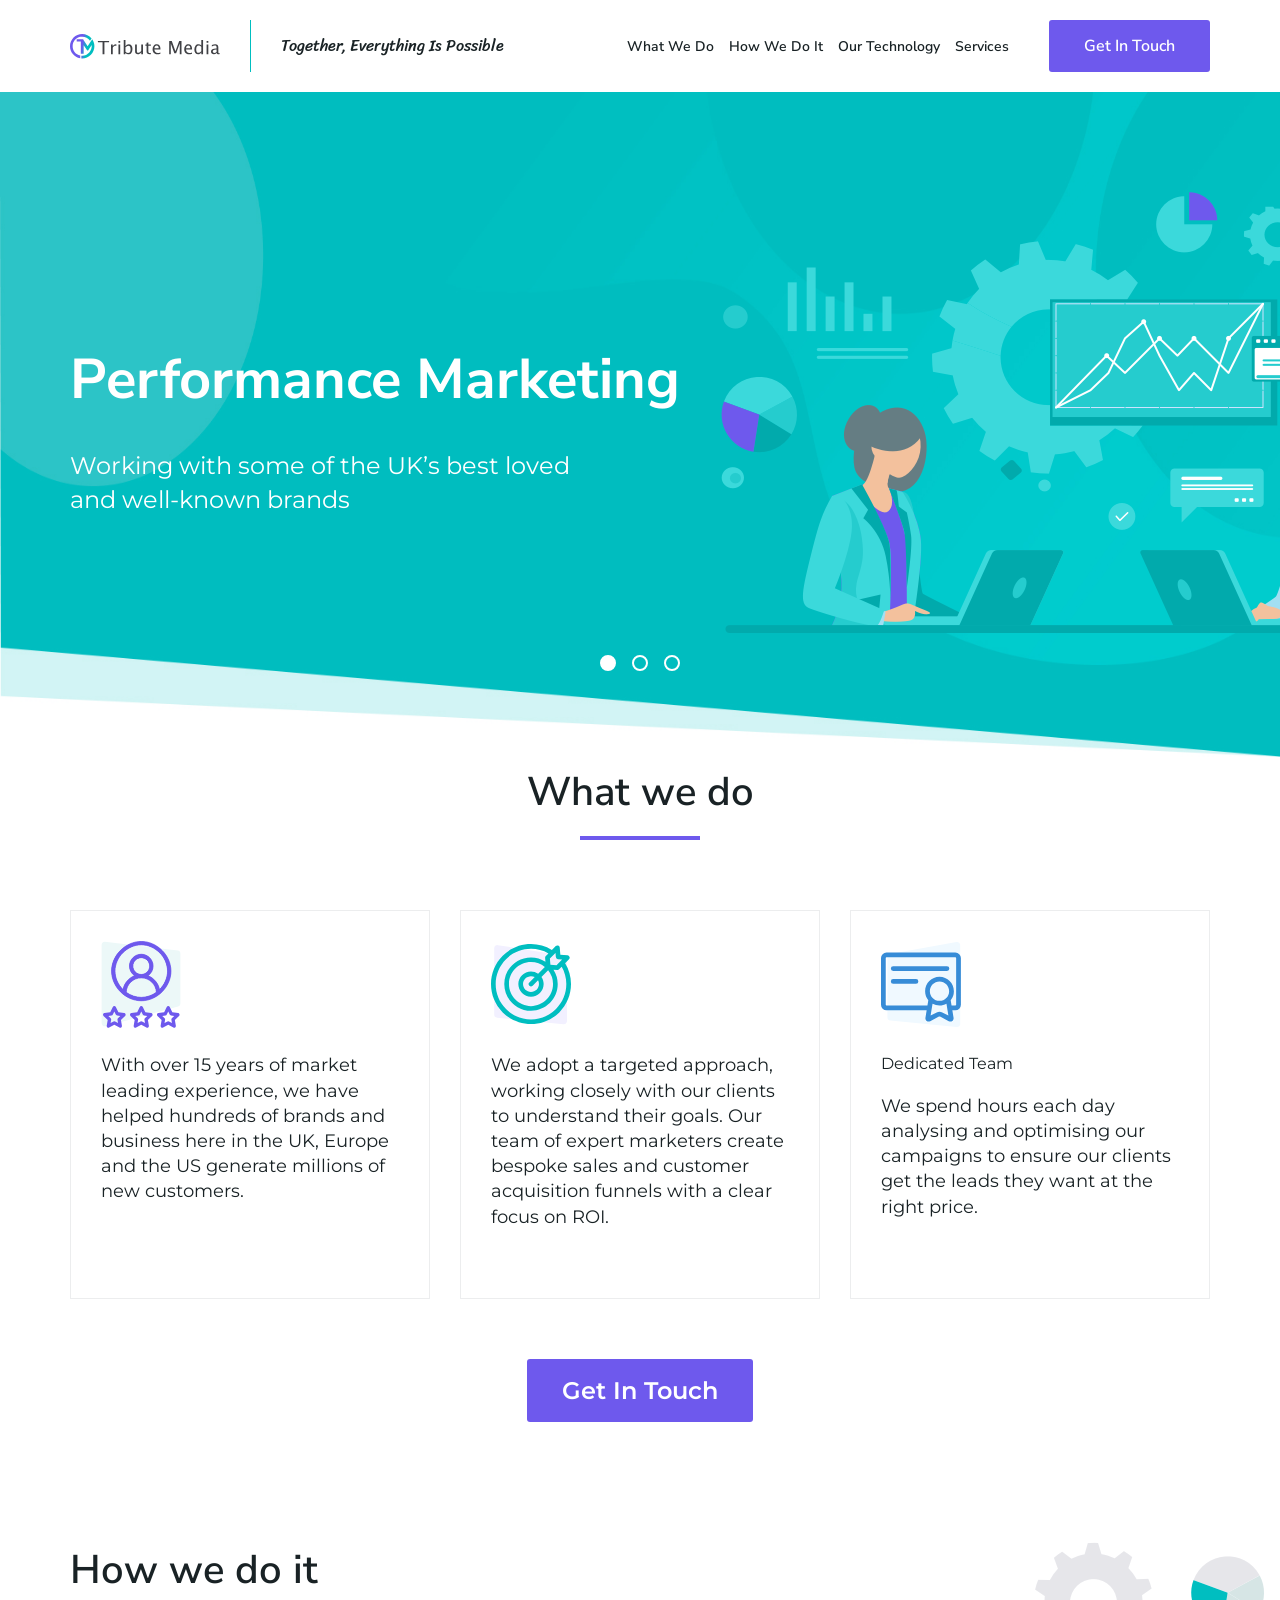
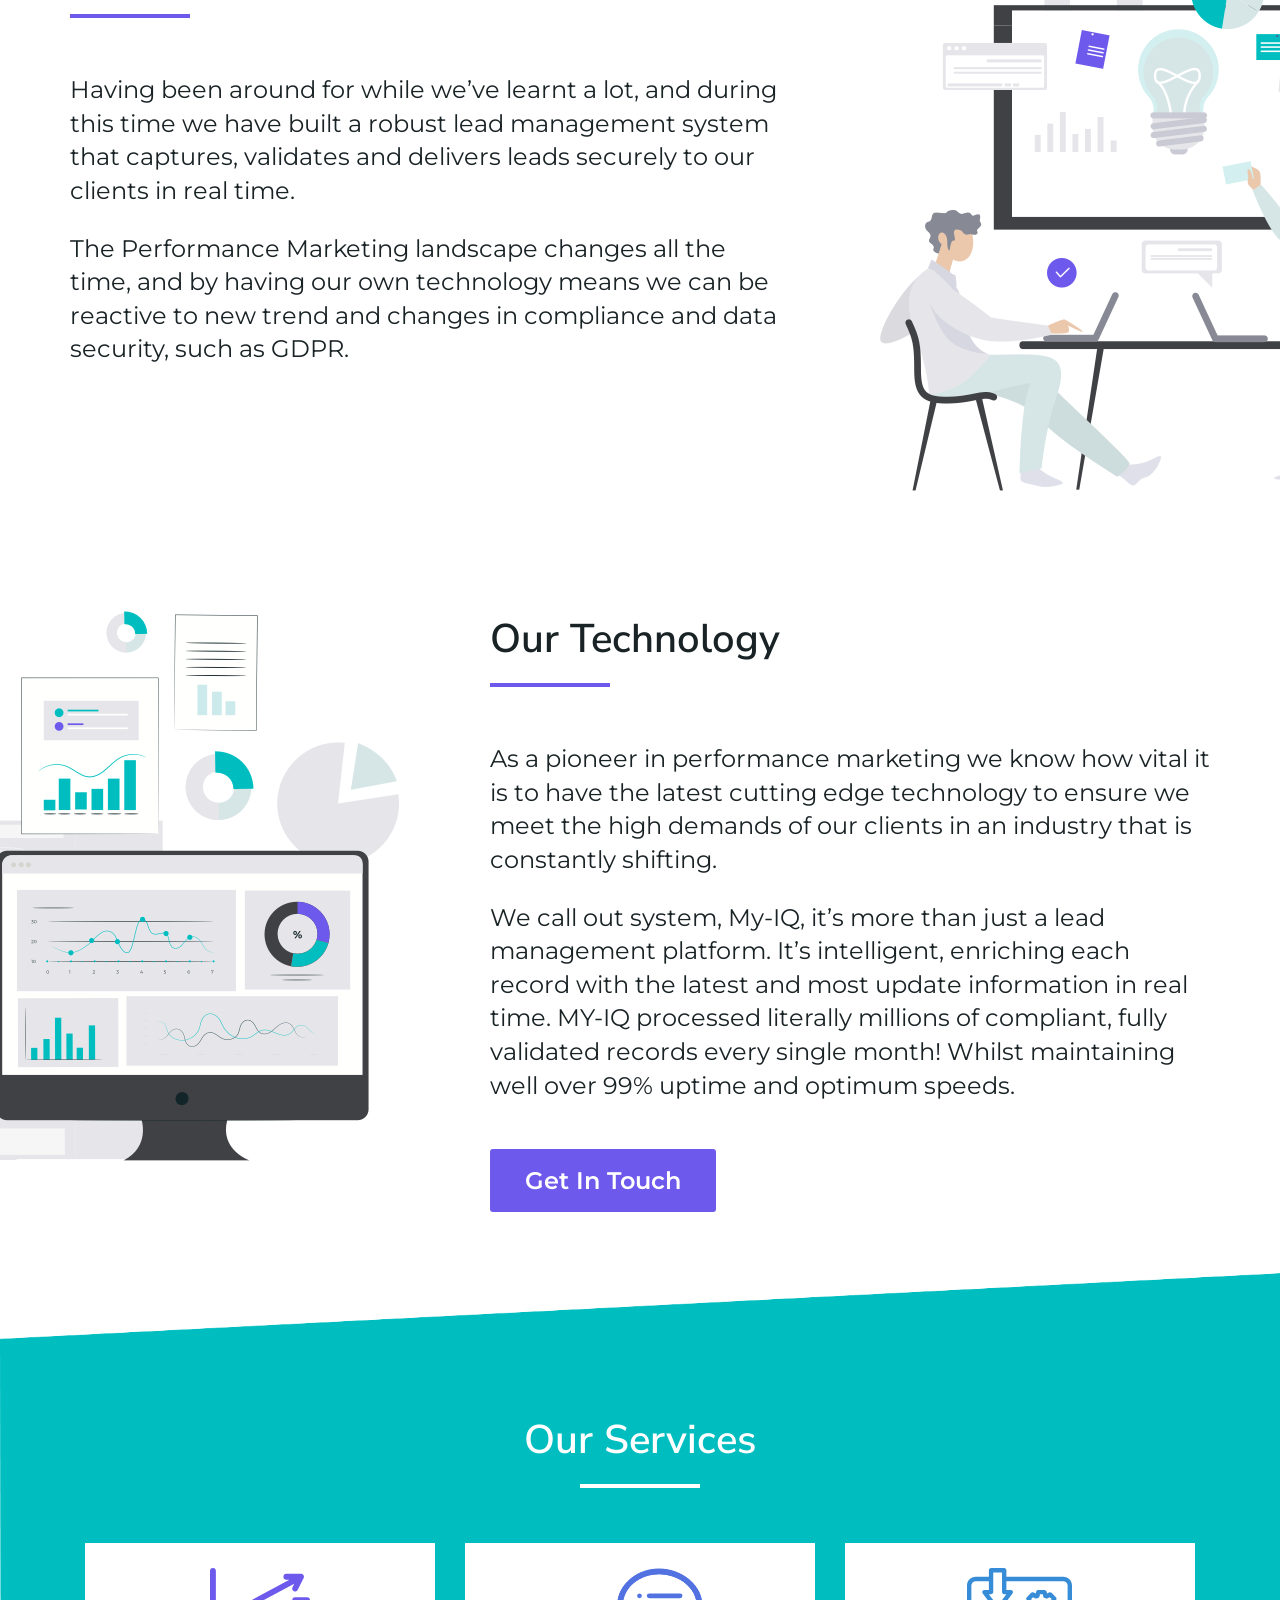
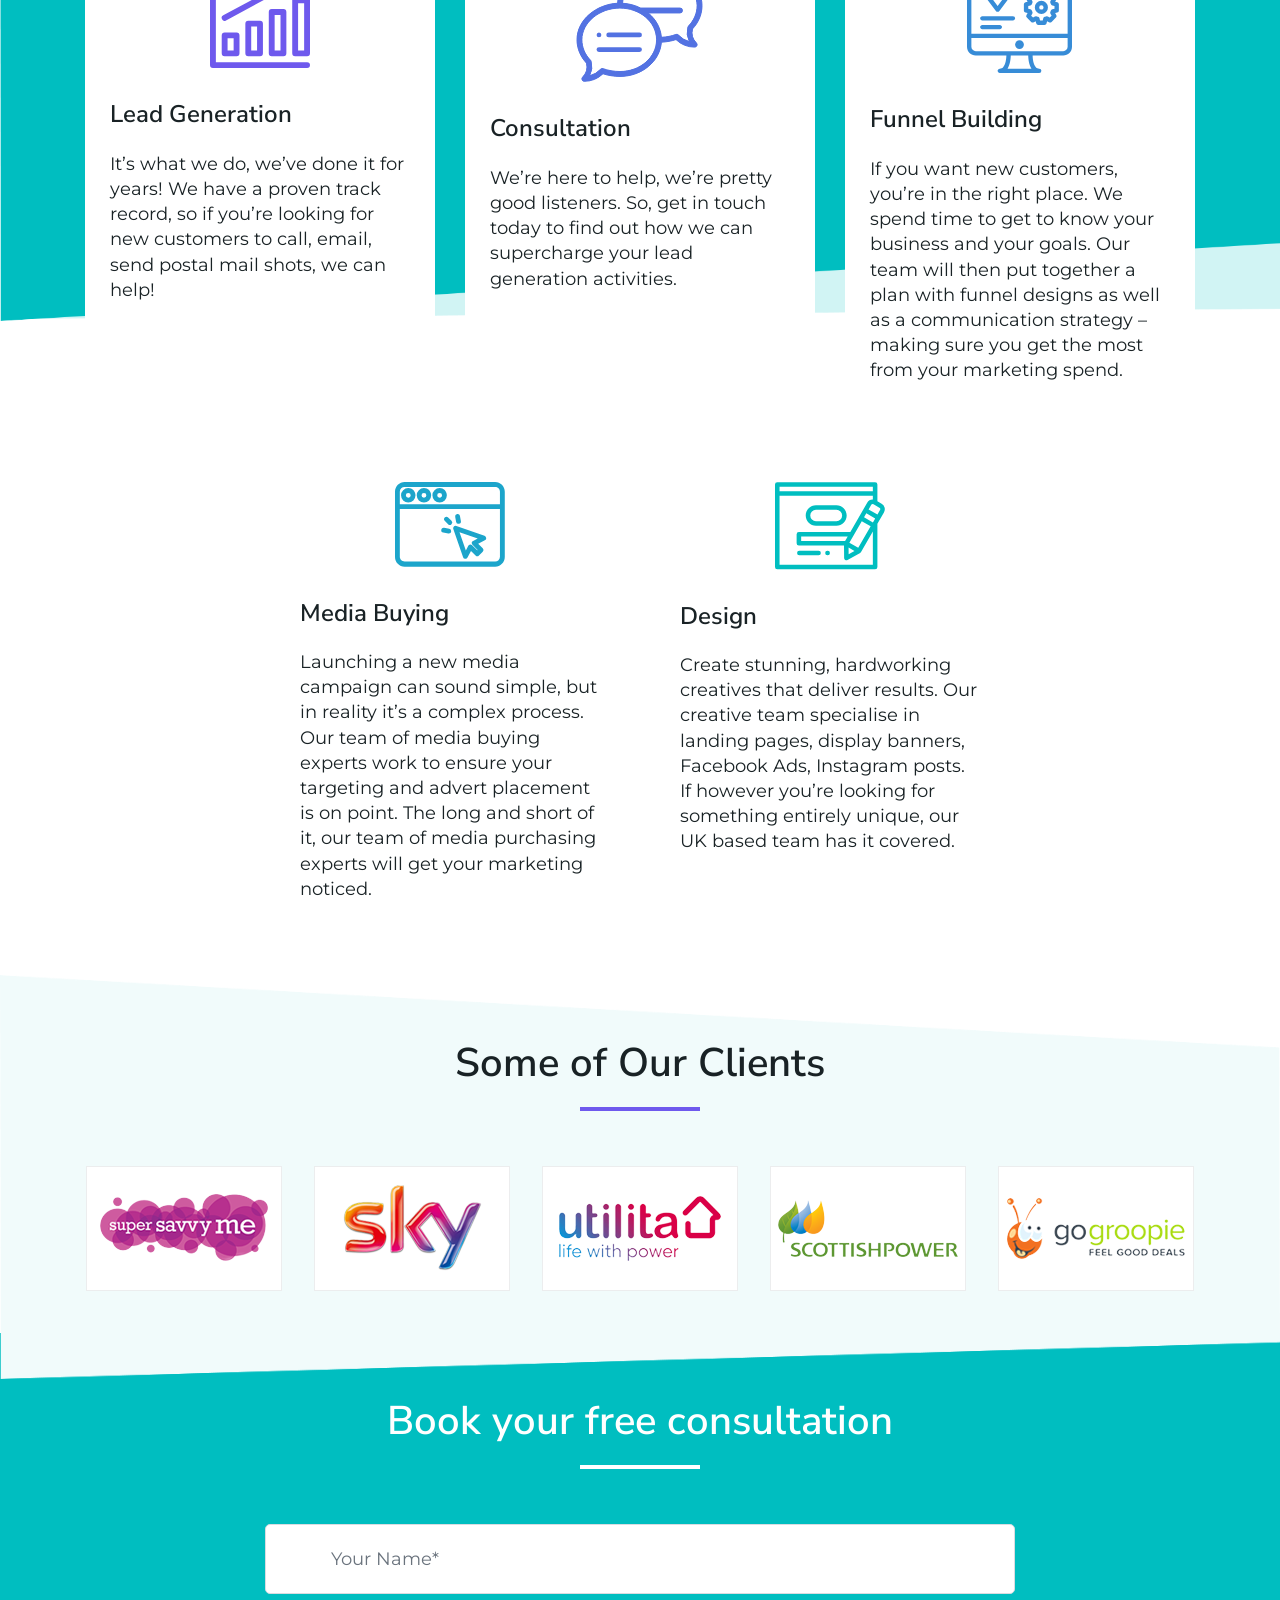
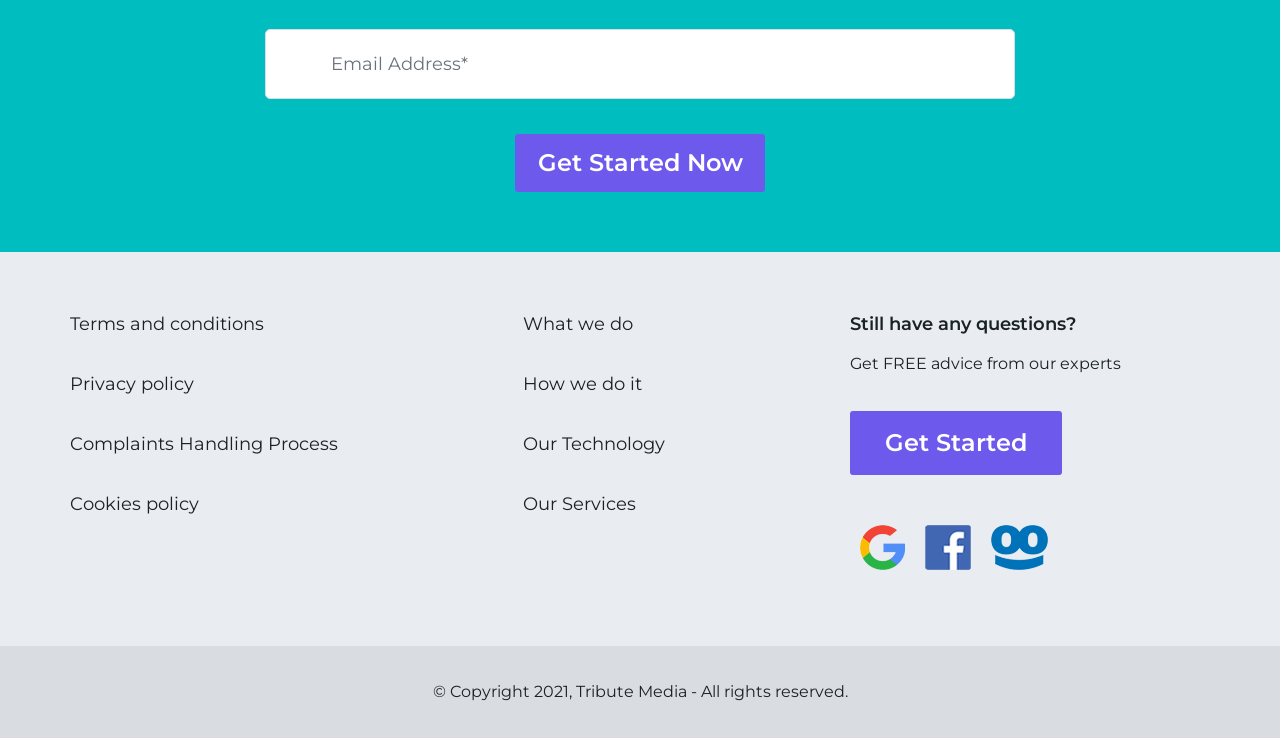
==== commit f6f9727f: "fixed changes" ====
--- a/index.html
+++ b/index.html
@@ -187,7 +187,9 @@
             <p>We call out system, My-IQ, it’s more than just a lead management platform. It’s intelligent, enriching each record with the latest and most update information in real time. MY-IQ processed literally millions of compliant, fully validated records every single month! Whilst maintaining well over 99% uptime and optimum speeds.</p>
 
             <br>
-            <a href="scroll-form" class="button js-scroll">Get In Touch</a>
+            <div class="mobile-center">
+              <a href="scroll-form" class="button js-scroll">Get In Touch</a>
+            </div>
           </div>
           <div class="img">
             <img src="img/technology.png" alt="">
--- a/css/main.css
+++ b/css/main.css
@@ -328,6 +328,10 @@
 h1, h2, h3, h4, h5, h6 {
   font-family: "Nunito Sans", sans-serif; }
 
+@media screen and (max-width: 767px) {
+  .mobile-center {
+    text-align: center; } }
+
 .header {
   padding: 20px 0;
   position: relative; }
@@ -690,73 +694,73 @@
   .text-img.reverse .text {
     margin: 0 0 0 90px; } }
 
-.choose .list {
-  display: -webkit-box;
-  display: -ms-flexbox;
-  display: flex;
-  -webkit-box-pack: center;
-  -ms-flex-pack: center;
-  justify-content: center;
-  margin: 60px -15px 0; }
-  @media screen and (max-width: 991px) {
-    .choose .list {
-      margin: 40px -15px 0; } }
-  @media screen and (max-width: 767px) {
-    .choose .list {
-      margin: 40px 0 0;
-      -webkit-box-orient: vertical;
-      -webkit-box-direction: normal;
-      -ms-flex-direction: column;
-      flex-direction: column; } }
-  .choose .list--item {
-    width: 100%;
-    max-width: calc(100% / 3 - 30px);
-    margin: 0 15px;
-    padding: 30px 30px 50px;
-    border: 1px solid #ecedee; }
-    @media screen and (max-width: 991px) {
-      .choose .list--item {
-        max-width: calc(100% / 3 - 16px);
-        margin: 0 8px; } }
+.choose {
+  padding-top: 0; }
+  .choose .list {
+    display: -webkit-box;
+    display: -ms-flexbox;
+    display: flex;
+    -webkit-box-pack: center;
+    -ms-flex-pack: center;
+    justify-content: center;
+    margin: 60px -15px 0; }
+    @media screen and (max-width: 991px) {
+      .choose .list {
+        margin: 40px -15px 0; } }
     @media screen and (max-width: 767px) {
-      .choose .list--item {
-        max-width: 100%;
-        margin: 0 0 20px;
-        -webkit-box-shadow: none;
-        box-shadow: none; } }
-    .choose .list--item_icon {
-      margin-bottom: 25px; }
-      .choose .list--item_icon svg {
-        width: 80px;
-        height: 87px; }
-    .choose .list--item_text {
-      font-size: 18px; }
+      .choose .list {
+        margin: 40px 0 0;
+        -webkit-box-orient: vertical;
+        -webkit-box-direction: normal;
+        -ms-flex-direction: column;
+        flex-direction: column; } }
+    .choose .list--item {
+      width: 100%;
+      max-width: calc(100% / 3 - 30px);
+      margin: 0 15px;
+      padding: 30px 30px 50px;
+      border: 1px solid #ecedee; }
       @media screen and (max-width: 991px) {
-        .choose .list--item_text {
-          font-size: 16px; } }
-
-.choose .slick-arrow {
-  width: 24px;
-  height: 42px;
-  position: absolute;
-  top: calc(50% - 12px);
-  z-index: 10;
-  opacity: 0.4; }
-  .choose .slick-arrow.arrow-prev {
-    background: url(../img/arrow=grey-left.png);
-    background-size: 100%;
-    left: -10px; }
-  .choose .slick-arrow.arrow-next {
-    background: url(../img/arrow=grey-right.png);
-    background-size: 100%;
-    right: -10px; }
-
-.choose .wrap-cta {
-  text-align: center;
-  margin-top: 60px; }
-  @media screen and (max-width: 767px) {
-    .choose .wrap-cta {
-      margin-top: 40px; } }
+        .choose .list--item {
+          max-width: calc(100% / 3 - 16px);
+          margin: 0 8px; } }
+      @media screen and (max-width: 767px) {
+        .choose .list--item {
+          max-width: 100%;
+          margin: 0 0 20px;
+          -webkit-box-shadow: none;
+          box-shadow: none; } }
+      .choose .list--item_icon {
+        margin-bottom: 25px; }
+        .choose .list--item_icon svg {
+          width: 80px;
+          height: 87px; }
+      .choose .list--item_text {
+        font-size: 18px; }
+        @media screen and (max-width: 991px) {
+          .choose .list--item_text {
+            font-size: 16px; } }
+  .choose .slick-arrow {
+    width: 24px;
+    height: 42px;
+    position: absolute;
+    top: calc(50% - 12px);
+    z-index: 10;
+    opacity: 0.4; }
+    .choose .slick-arrow.arrow-prev {
+      background: url(../img/arrow=grey-left.png);
+      background-size: 100%;
+      left: -10px; }
+    .choose .slick-arrow.arrow-next {
+      background: url(../img/arrow=grey-right.png);
+      background-size: 100%;
+      right: -10px; }
+  .choose .wrap-cta {
+    text-align: center;
+    margin-top: 60px; }
+    @media screen and (max-width: 767px) {
+      .choose .wrap-cta {
+        margin-top: 40px; } }
 
 .inner-form {
   background: #00bec0;
@@ -1219,40 +1223,53 @@
       background: #fff; }
 
 .inner-banner {
-  background: #6e59ed;
-  padding: 30px 0; }
+  padding: 15px 0;
+  border-top: 3px solid #00bec0; }
   .inner-banner .inner-title {
     font-size: 40px;
     font-family: "Nunito Sans", sans-serif;
     font-weight: 600;
-    color: #fff; }
+    position: relative;
+    padding: 0 0 30px 0;
+    margin-bottom: 0; }
+    .inner-banner .inner-title:before {
+      content: '';
+      position: absolute;
+      width: 120px;
+      height: 4px;
+      background: #6e59ed;
+      bottom: 10px;
+      left: 0%; }
     @media screen and (max-width: 991px) {
       .inner-banner .inner-title {
         font-size: 24px; } }
 
 .inner-text-blc {
-  font-size: 18px; }
+  font-size: 18px;
+  padding-top: 0; }
   .inner-text-blc p {
-    margin: 0 0 50px; }
+    margin: 0 0 25px; }
     @media screen and (max-width: 991px) {
       .inner-text-blc p {
-        font-size: 16px;
-        margin: 0 0 25px; } }
+        font-size: 16px; } }
   .inner-text-blc a {
-    color: #6e59ed; }
+    color: #6e59ed;
+    font-family: "Montserrat", sans-serif;
+    font-weight: 600; }
     .inner-text-blc a:hover {
-      color: #2fcb00; }
+      color: #00bec0; }
+  .inner-text-blc strong {
+    font-family: "Nunito Sans", sans-serif; }
   .inner-text-blc ul {
-    margin-bottom: 50px; }
+    margin-bottom: 25px; }
   .inner-text-blc ol li {
     margin-bottom: 15px; }
   .inner-text-blc h3 {
     font-weight: 600;
     font-size: 24px;
-    margin: 0 0 50px; }
+    margin: 0 0 10px; }
     @media screen and (max-width: 991px) {
       .inner-text-blc h3 {
-        font-size: 18px;
-        margin: 0 0 25px; } }
-
-/*# sourceMappingURL=[data-uri] */
+        font-size: 18px; } }
+
+/*# sourceMappingURL=[data-uri] */
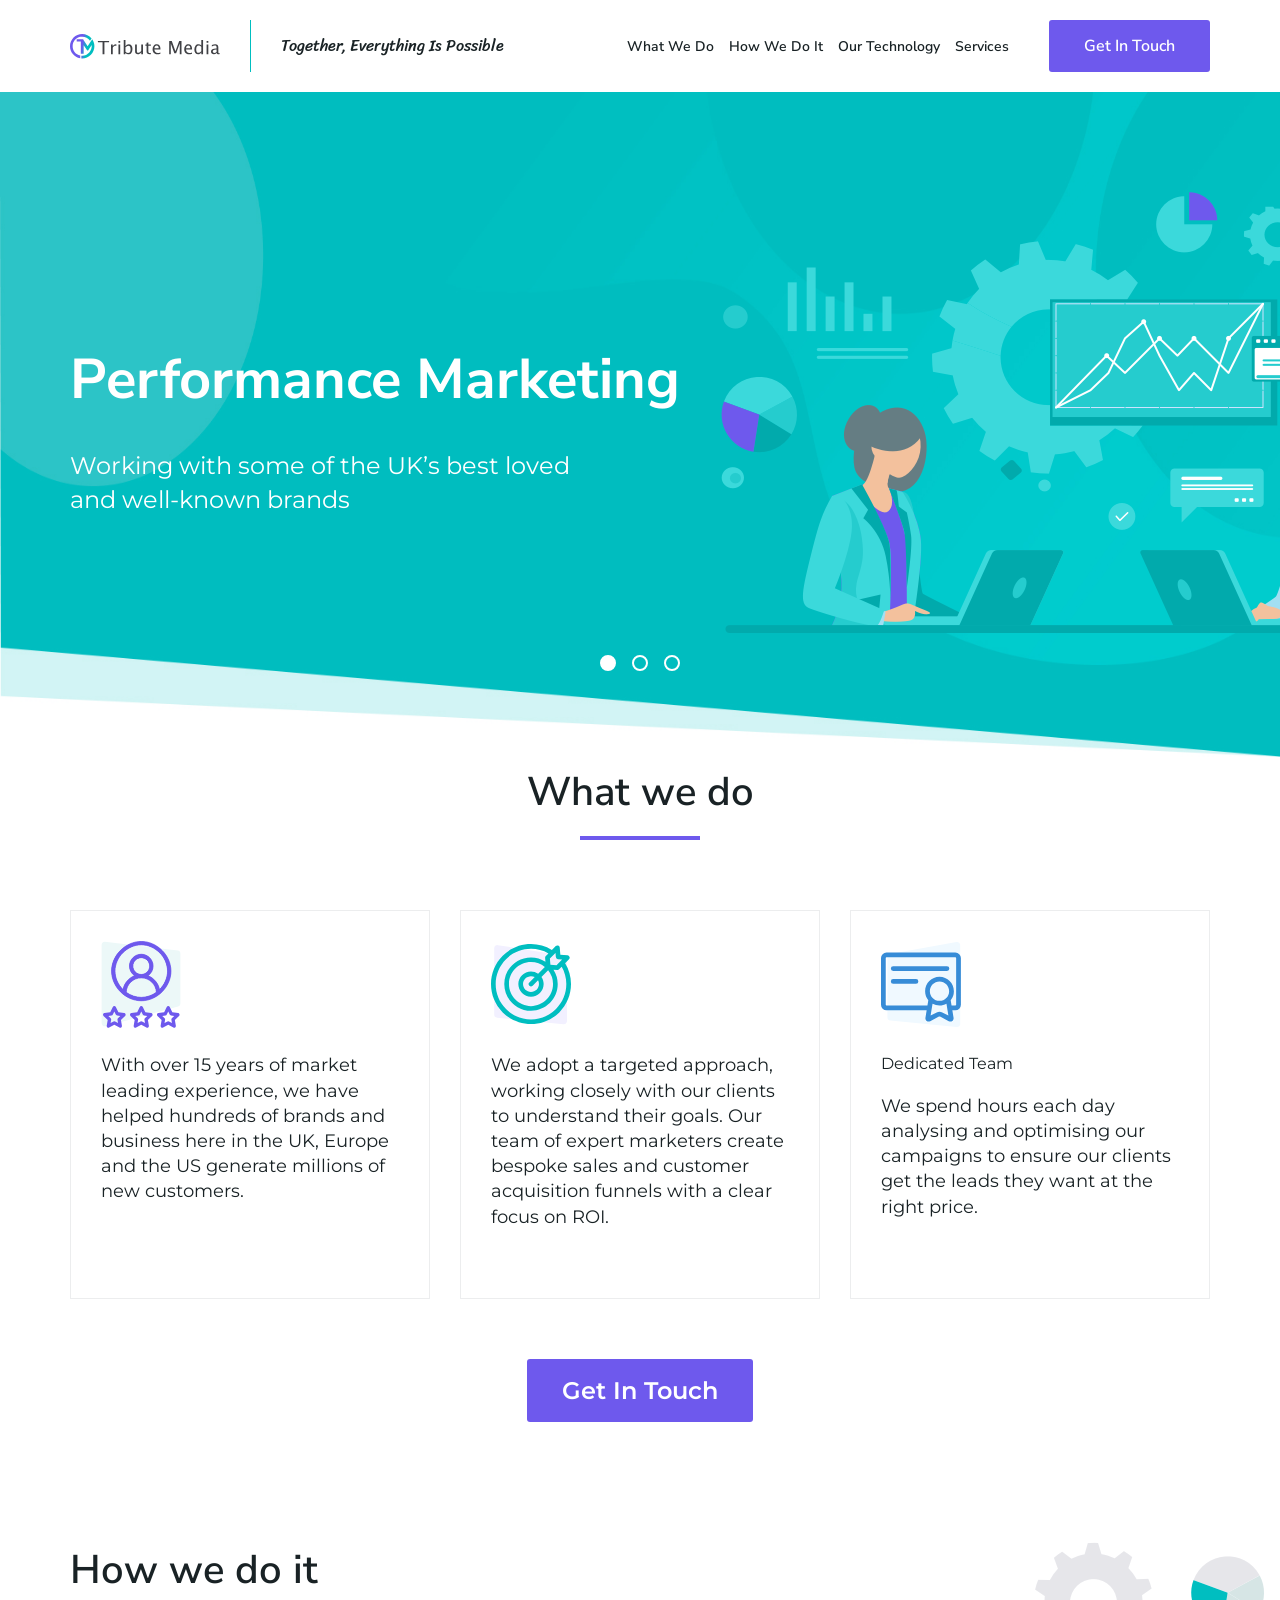
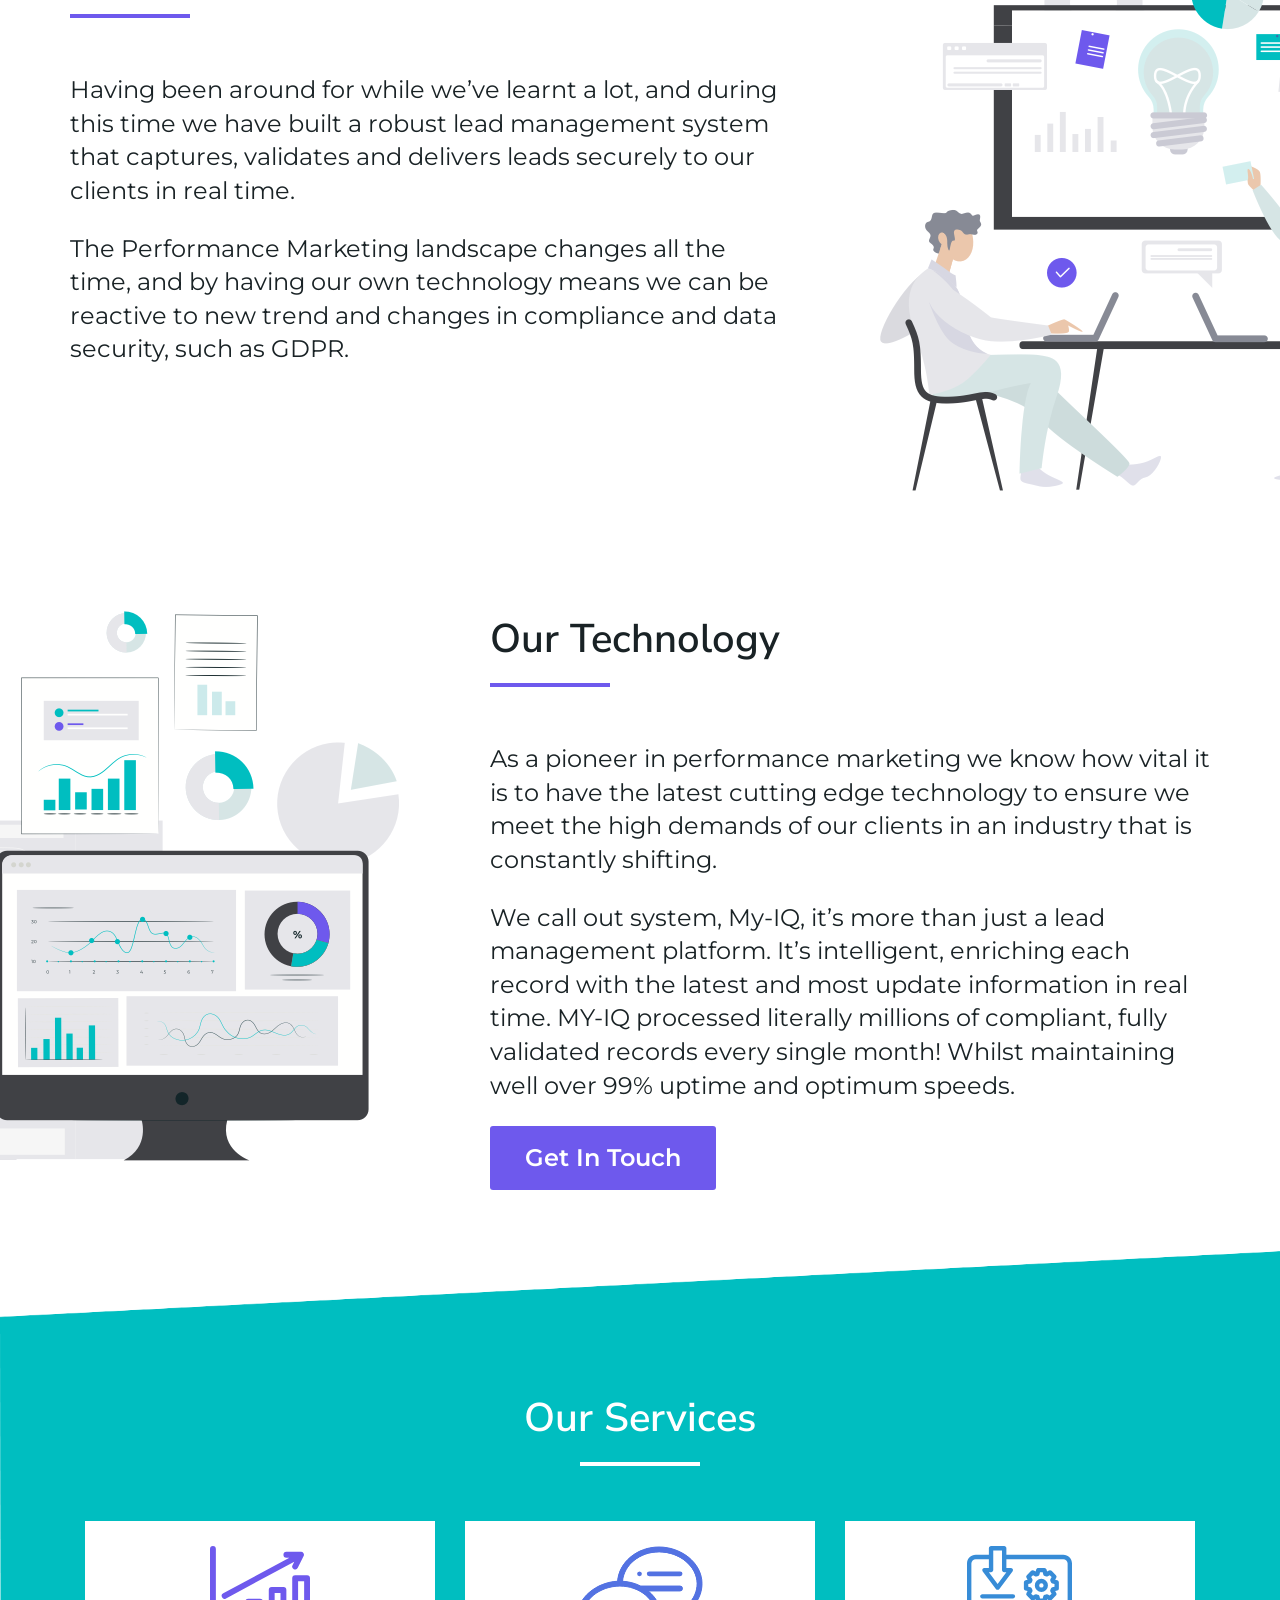
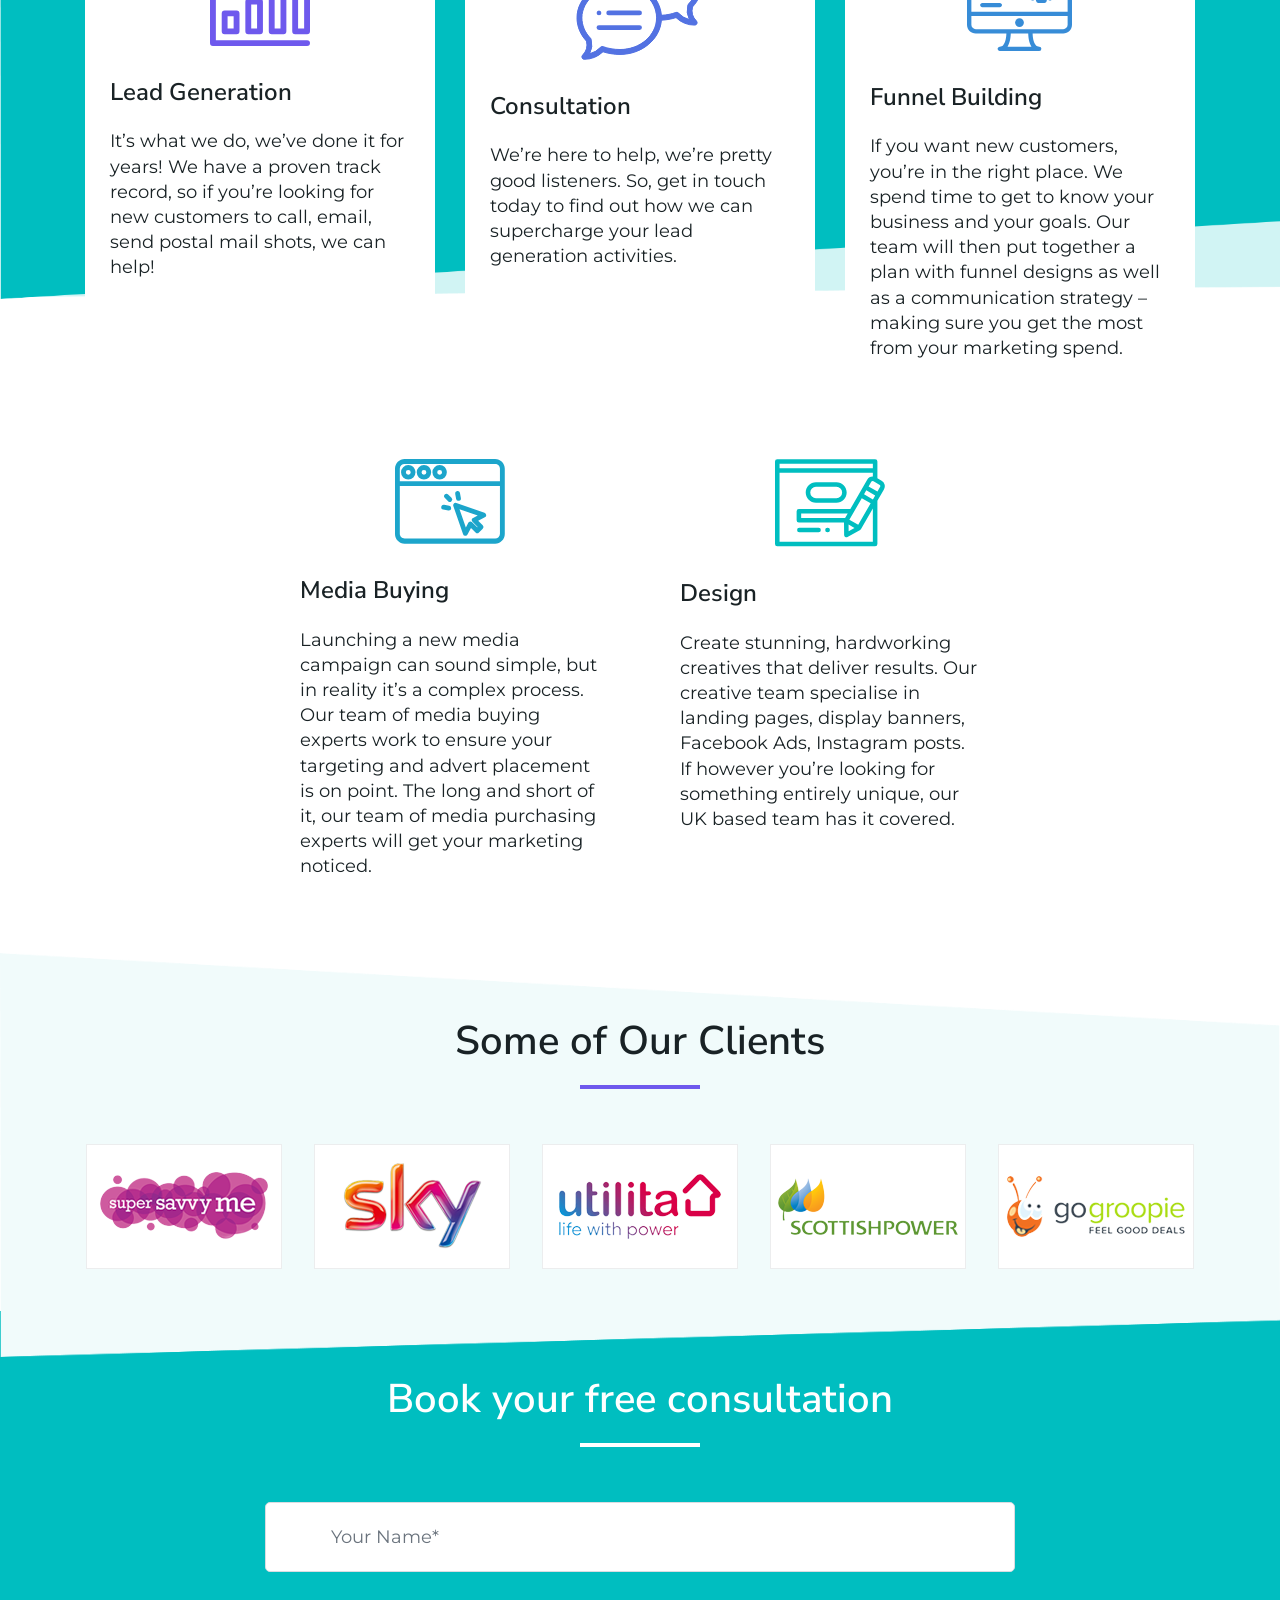
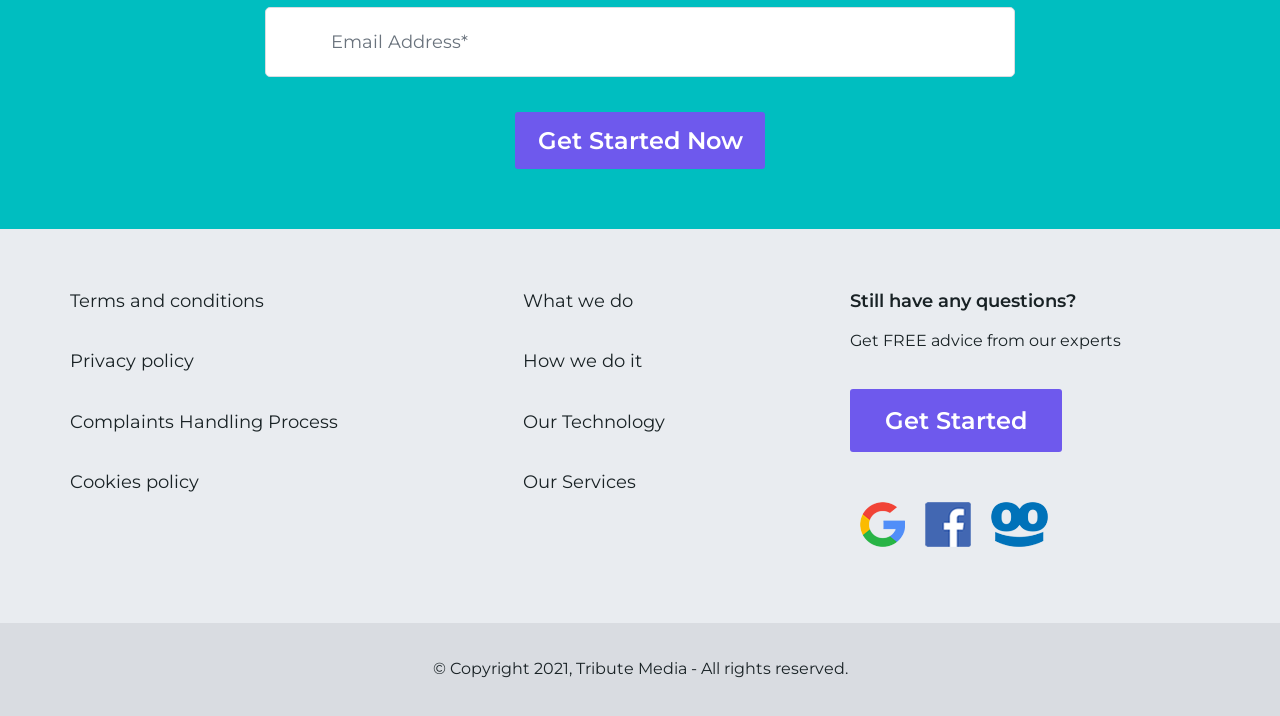
==== commit 819bbe02: "fixed button" ====
--- a/index.html
+++ b/index.html
@@ -186,7 +186,6 @@
             <p>As a pioneer in performance marketing we know how vital it is to have the latest cutting edge technology to ensure we meet the high demands of our clients in an industry that is constantly shifting.</p>
             <p>We call out system, My-IQ, it’s more than just a lead management platform. It’s intelligent, enriching each record with the latest and most update information in real time. MY-IQ processed literally millions of compliant, fully validated records every single month! Whilst maintaining well over 99% uptime and optimum speeds.</p>
 
-            <br>
             <div class="mobile-center">
               <a href="scroll-form" class="button js-scroll">Get In Touch</a>
             </div>
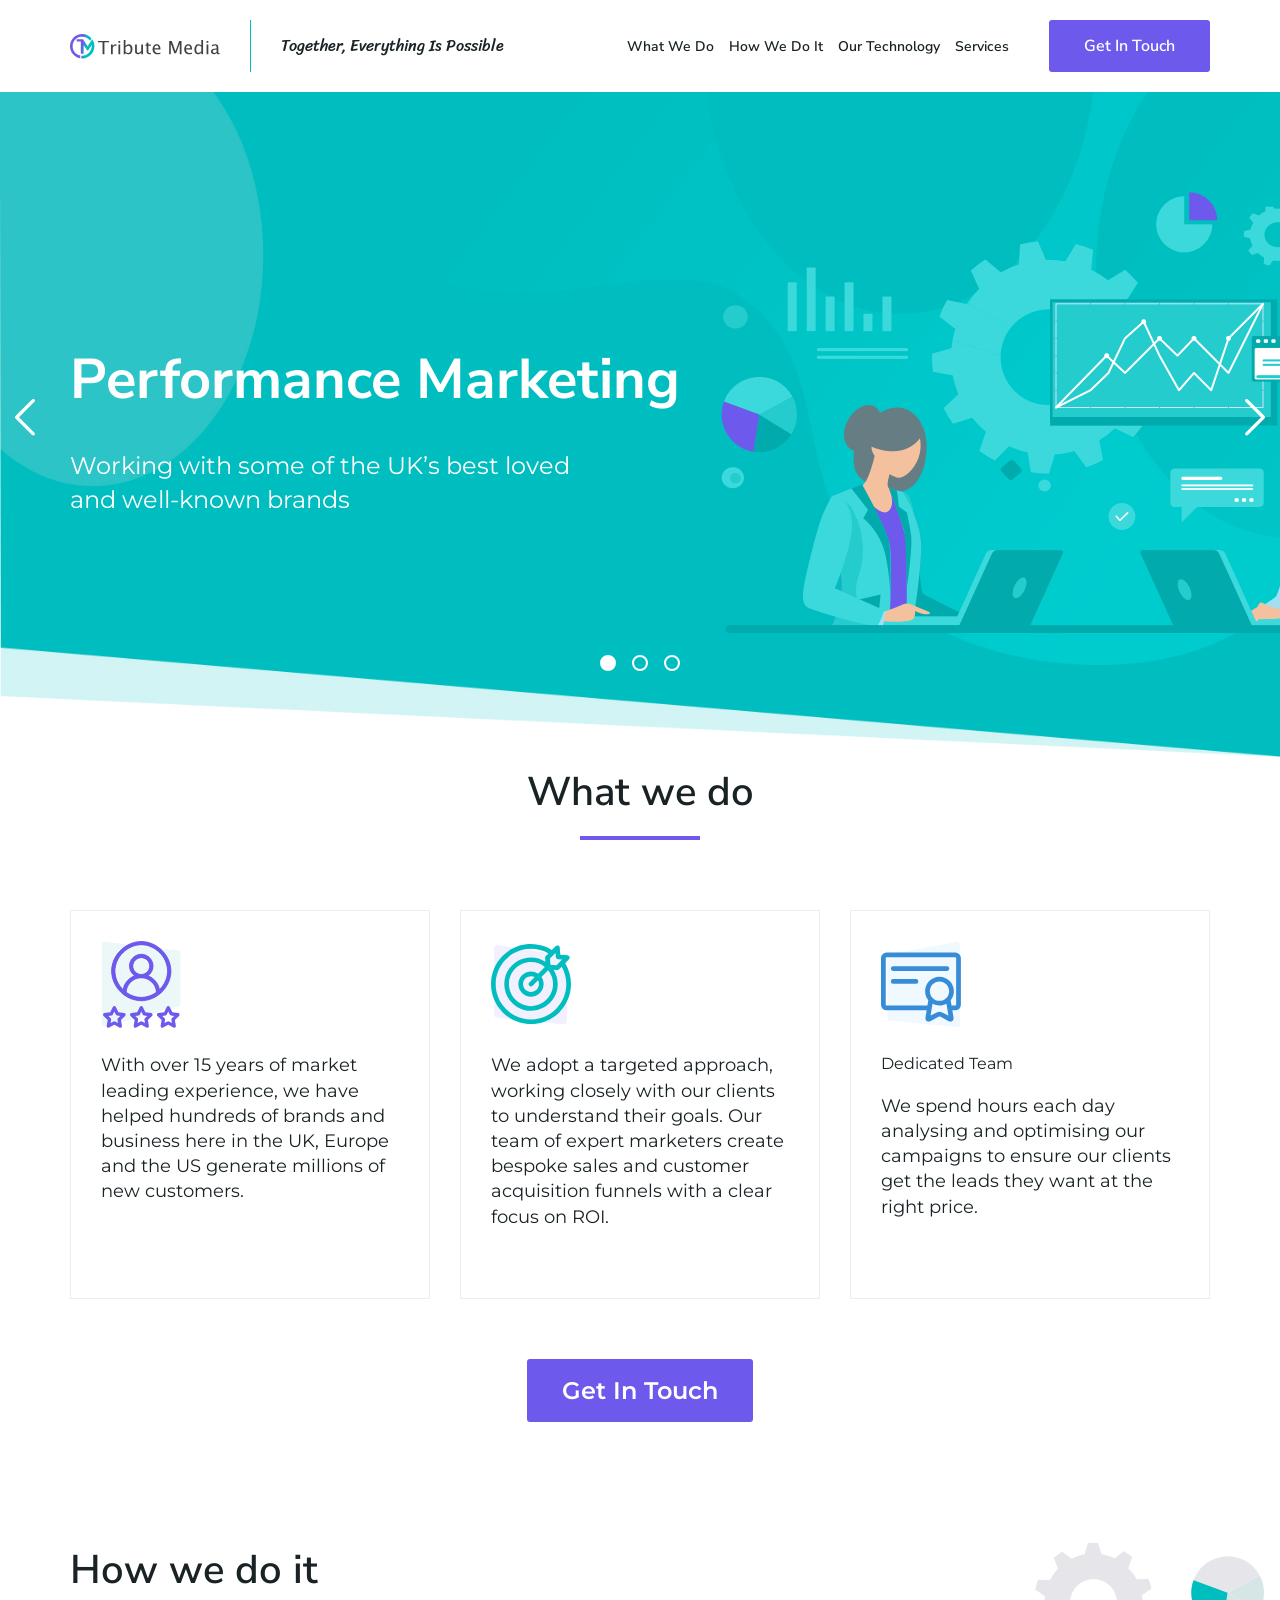
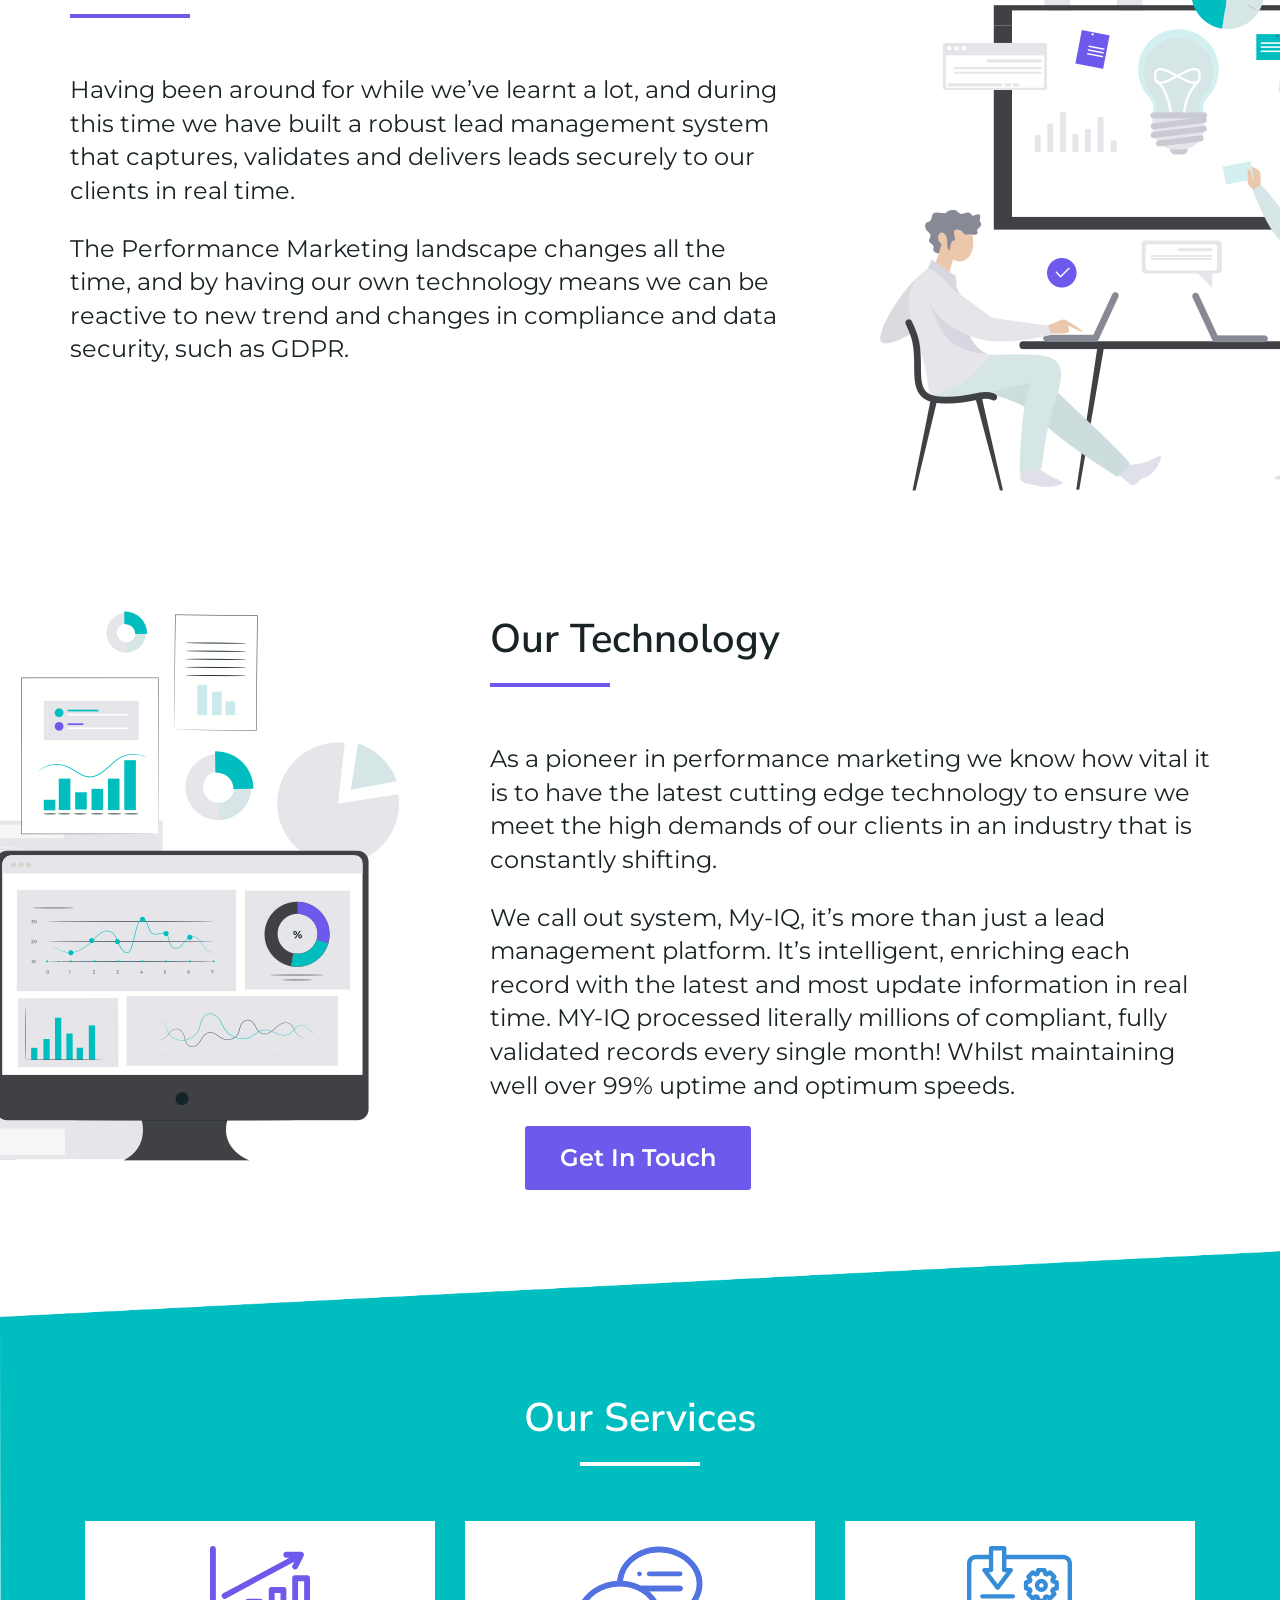
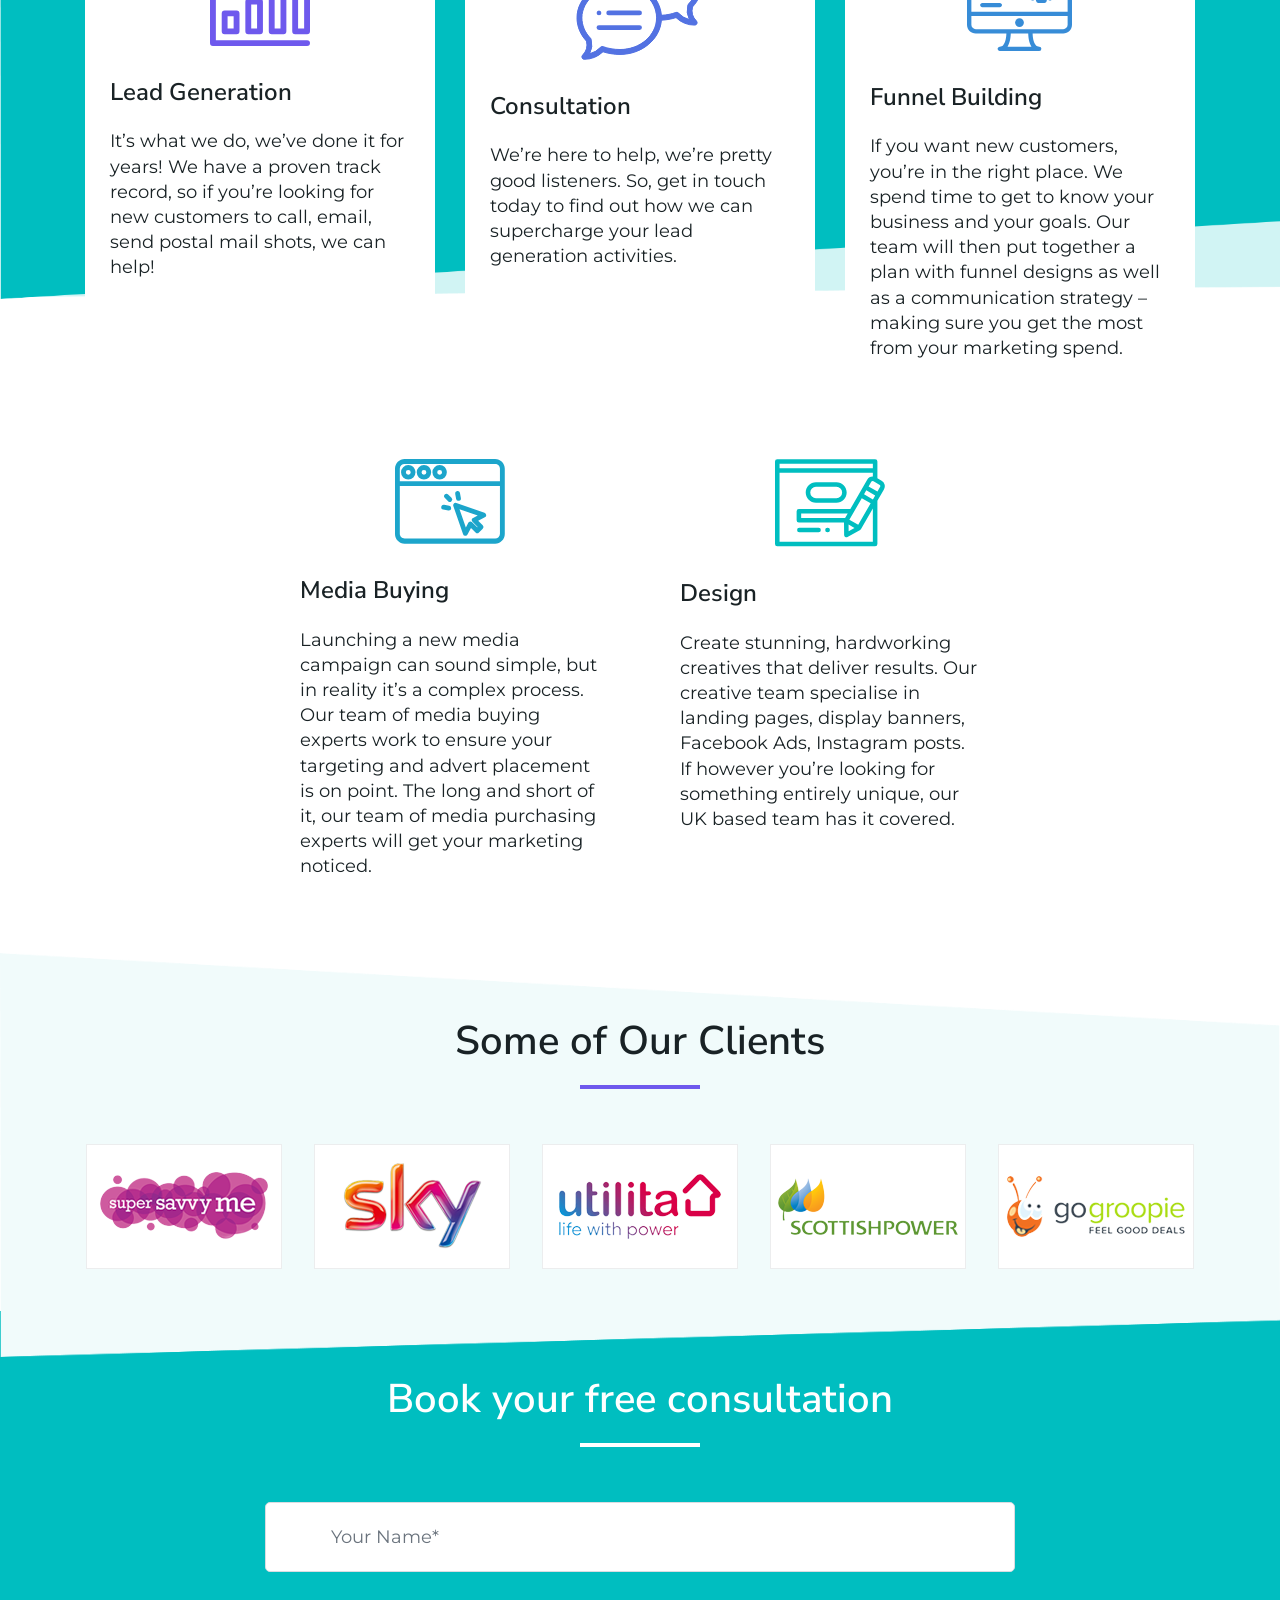
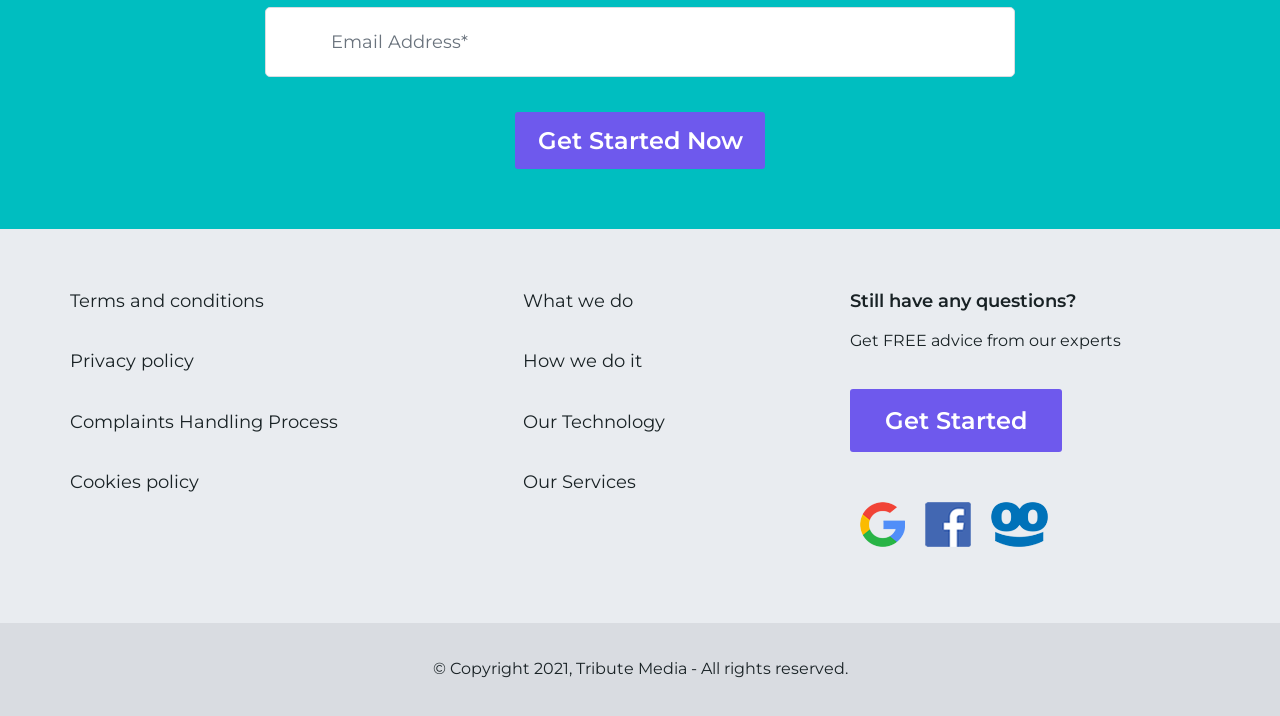
==== commit f74eeaf7: "fixed banner" ====
--- a/index.html
+++ b/index.html
@@ -187,7 +187,7 @@
             <p>We call out system, My-IQ, it’s more than just a lead management platform. It’s intelligent, enriching each record with the latest and most update information in real time. MY-IQ processed literally millions of compliant, fully validated records every single month! Whilst maintaining well over 99% uptime and optimum speeds.</p>
 
             <div class="mobile-center">
-              <a href="scroll-form" class="button js-scroll">Get In Touch</a>
+              <a href="scroll-form" class="button js-scroll btn-center">Get In Touch</a>
             </div>
           </div>
           <div class="img">
--- a/css/main.css
+++ b/css/main.css
@@ -328,7 +328,7 @@
 h1, h2, h3, h4, h5, h6 {
   font-family: "Nunito Sans", sans-serif; }
 
-@media screen and (max-width: 767px) {
+@media screen and (max-width: 991px) {
   .mobile-center {
     text-align: center; } }
 
@@ -684,6 +684,12 @@
     margin-top: 20px; }
     .text-img .img img {
       width: 100%; } }
+
+.text-img .btn-center {
+  margin: 0 0 0 35px; }
+  @media screen and (max-width: 1199px) {
+    .text-img .btn-center {
+      margin: 0; } }
 
 @media screen and (min-width: 991px) {
   .text-img.reverse .container {
@@ -1073,6 +1079,10 @@
       overflow: inherit; }
       .banner .slick-slider .slick-list .slick-track {
         position: static; }
+  .banner .slick-arrow {
+    z-index: 10; }
+    .banner .slick-arrow svg {
+      fill: #fff; }
   @media screen and (max-width: 991px) {
     .banner .slider-banner {
       padding-bottom: 60px; } }
@@ -1151,10 +1161,6 @@
   .banner .slider-banner .slick-arrow {
     position: absolute;
     top: calc(50% - 29px);
-    width: 59px;
-    height: 59px;
-    border-radius: 50%;
-    background: #294bde;
     display: -webkit-box;
     display: -ms-flexbox;
     display: flex;
@@ -1165,28 +1171,12 @@
     -ms-flex-pack: center;
     justify-content: center;
     cursor: pointer;
-    z-index: 2; }
-    @media screen and (max-width: 991px) {
-      .banner .slider-banner .slick-arrow {
-        top: 100%; } }
-    .banner .slider-banner .slick-arrow:hover {
-      background: #6400eb; }
+    z-index: 2;
+    background: transparent; }
     .banner .slider-banner .slick-arrow.arrow-prev {
-      left: -95px; }
-      @media screen and (max-width: 991px) {
-        .banner .slider-banner .slick-arrow.arrow-prev {
-          left: 0; } }
-      .banner .slider-banner .slick-arrow.arrow-prev svg {
-        margin: 0 8px 0 0; }
+      left: 15px; }
     .banner .slider-banner .slick-arrow.arrow-next {
-      right: -95px; }
-      @media screen and (max-width: 991px) {
-        .banner .slider-banner .slick-arrow.arrow-next {
-          right: 0; } }
-      .banner .slider-banner .slick-arrow.arrow-next svg {
-        margin: 0 0 0 8px; }
-    .banner .slider-banner .slick-arrow.slick-disabled {
-      background: #879bf4; }
+      right: 15px; }
   .banner .slider-banner .slick-dots {
     margin: 0;
     padding: 0;
@@ -1272,4 +1262,4 @@
       .inner-text-blc h3 {
         font-size: 18px; } }
 
-/*# sourceMappingURL=[data-uri] */
+/*# sourceMappingURL=[data-uri] */
